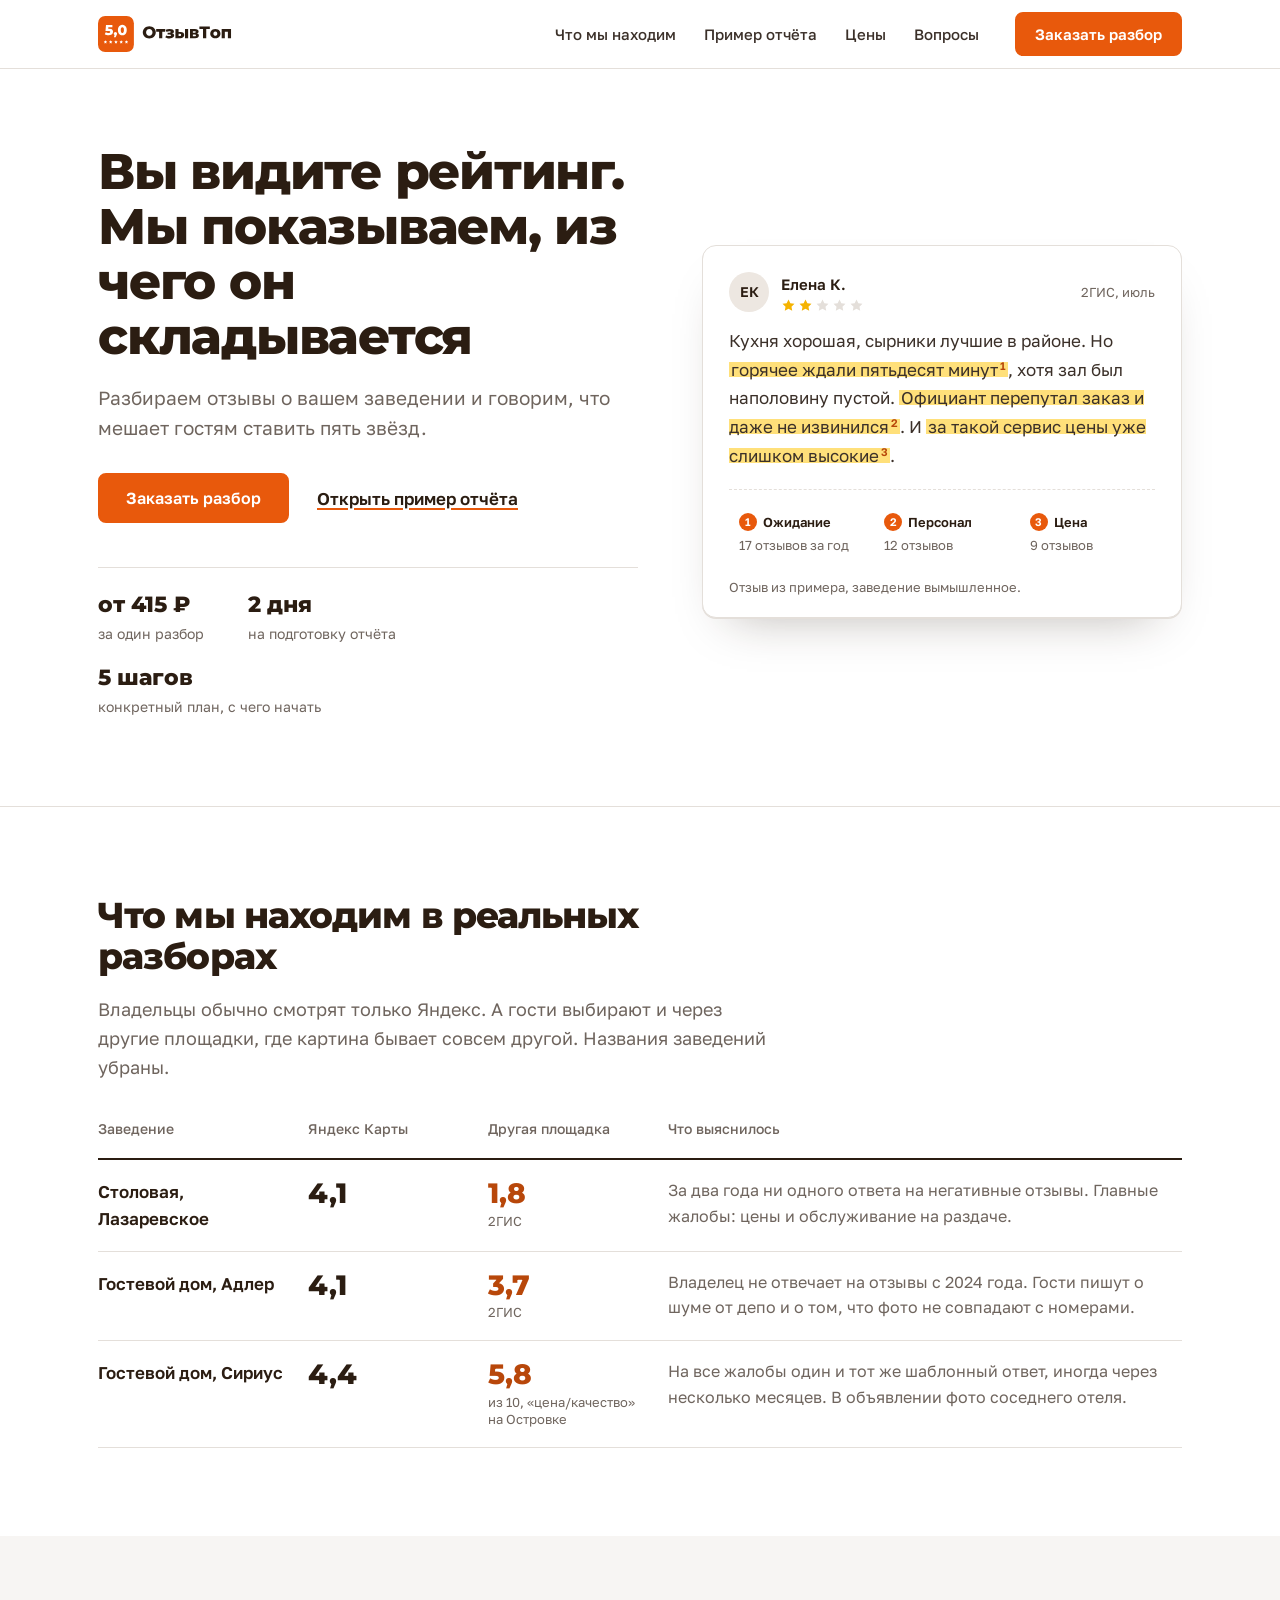
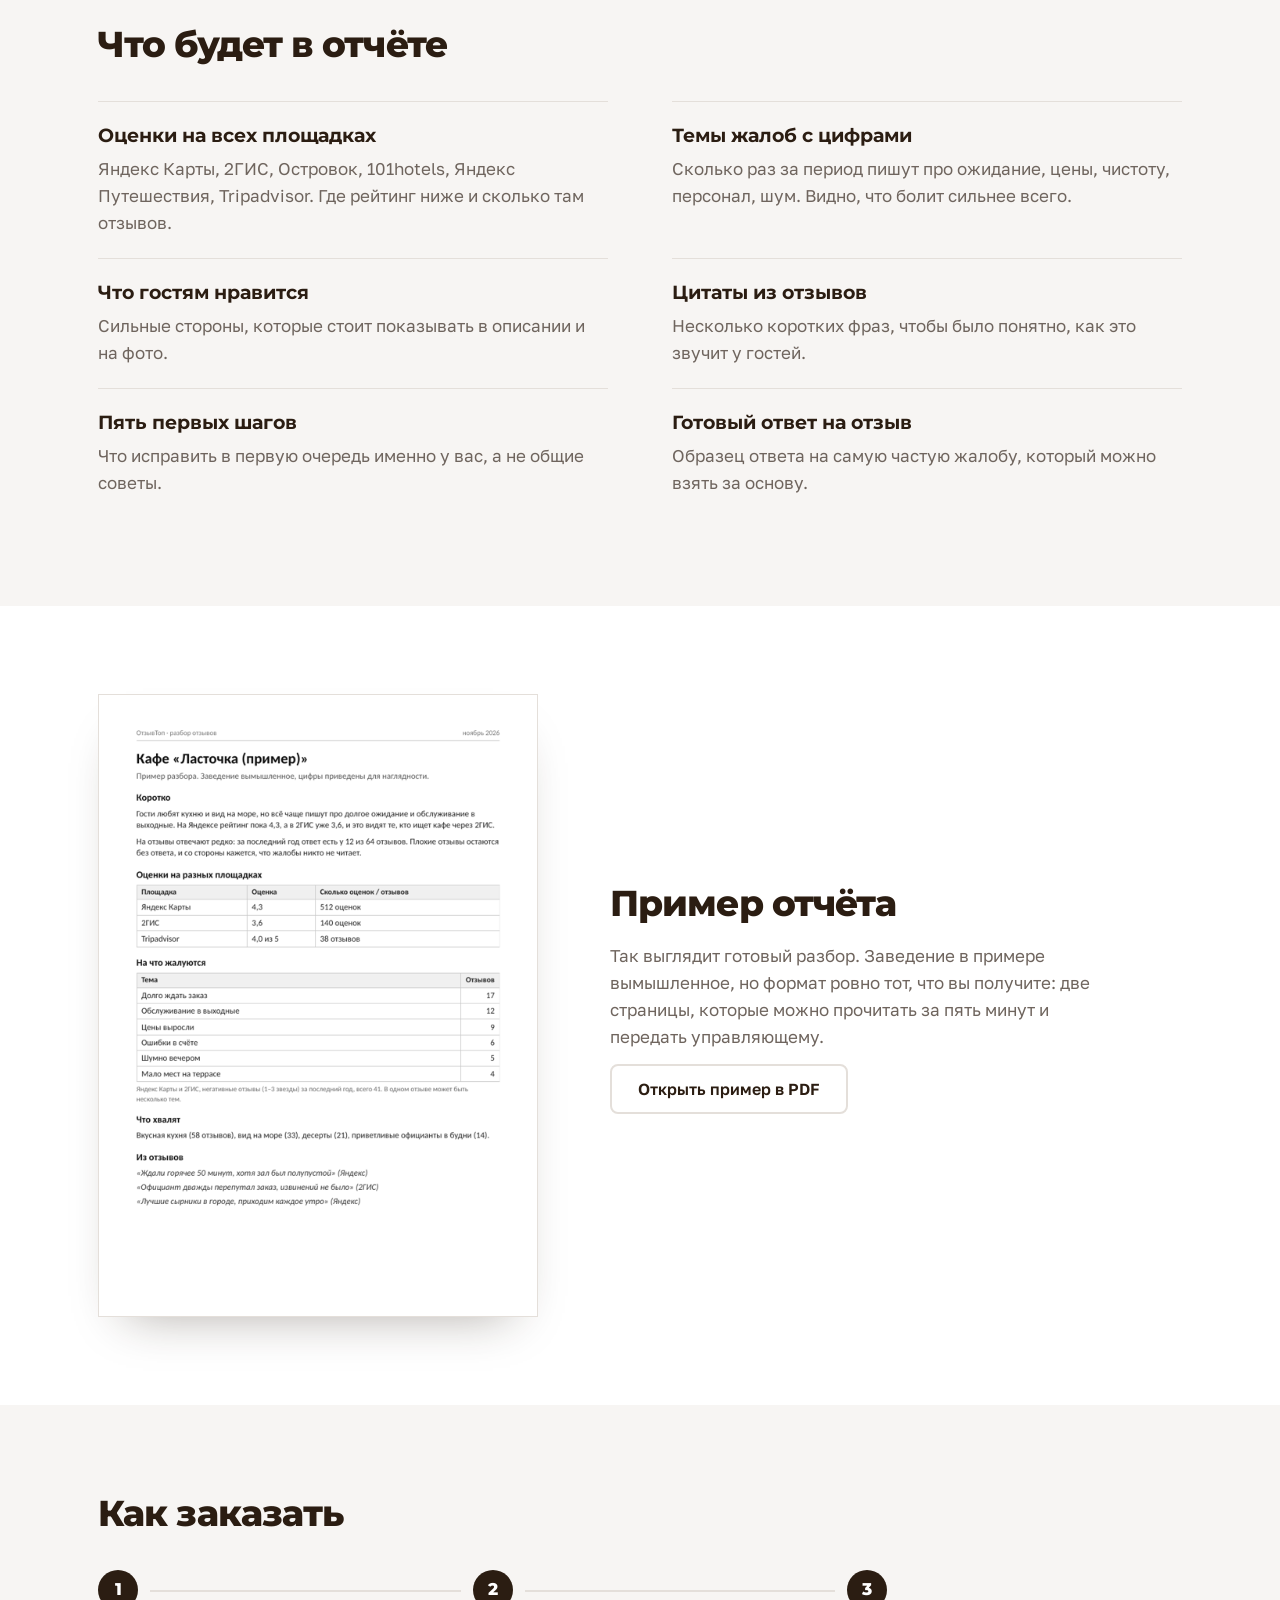
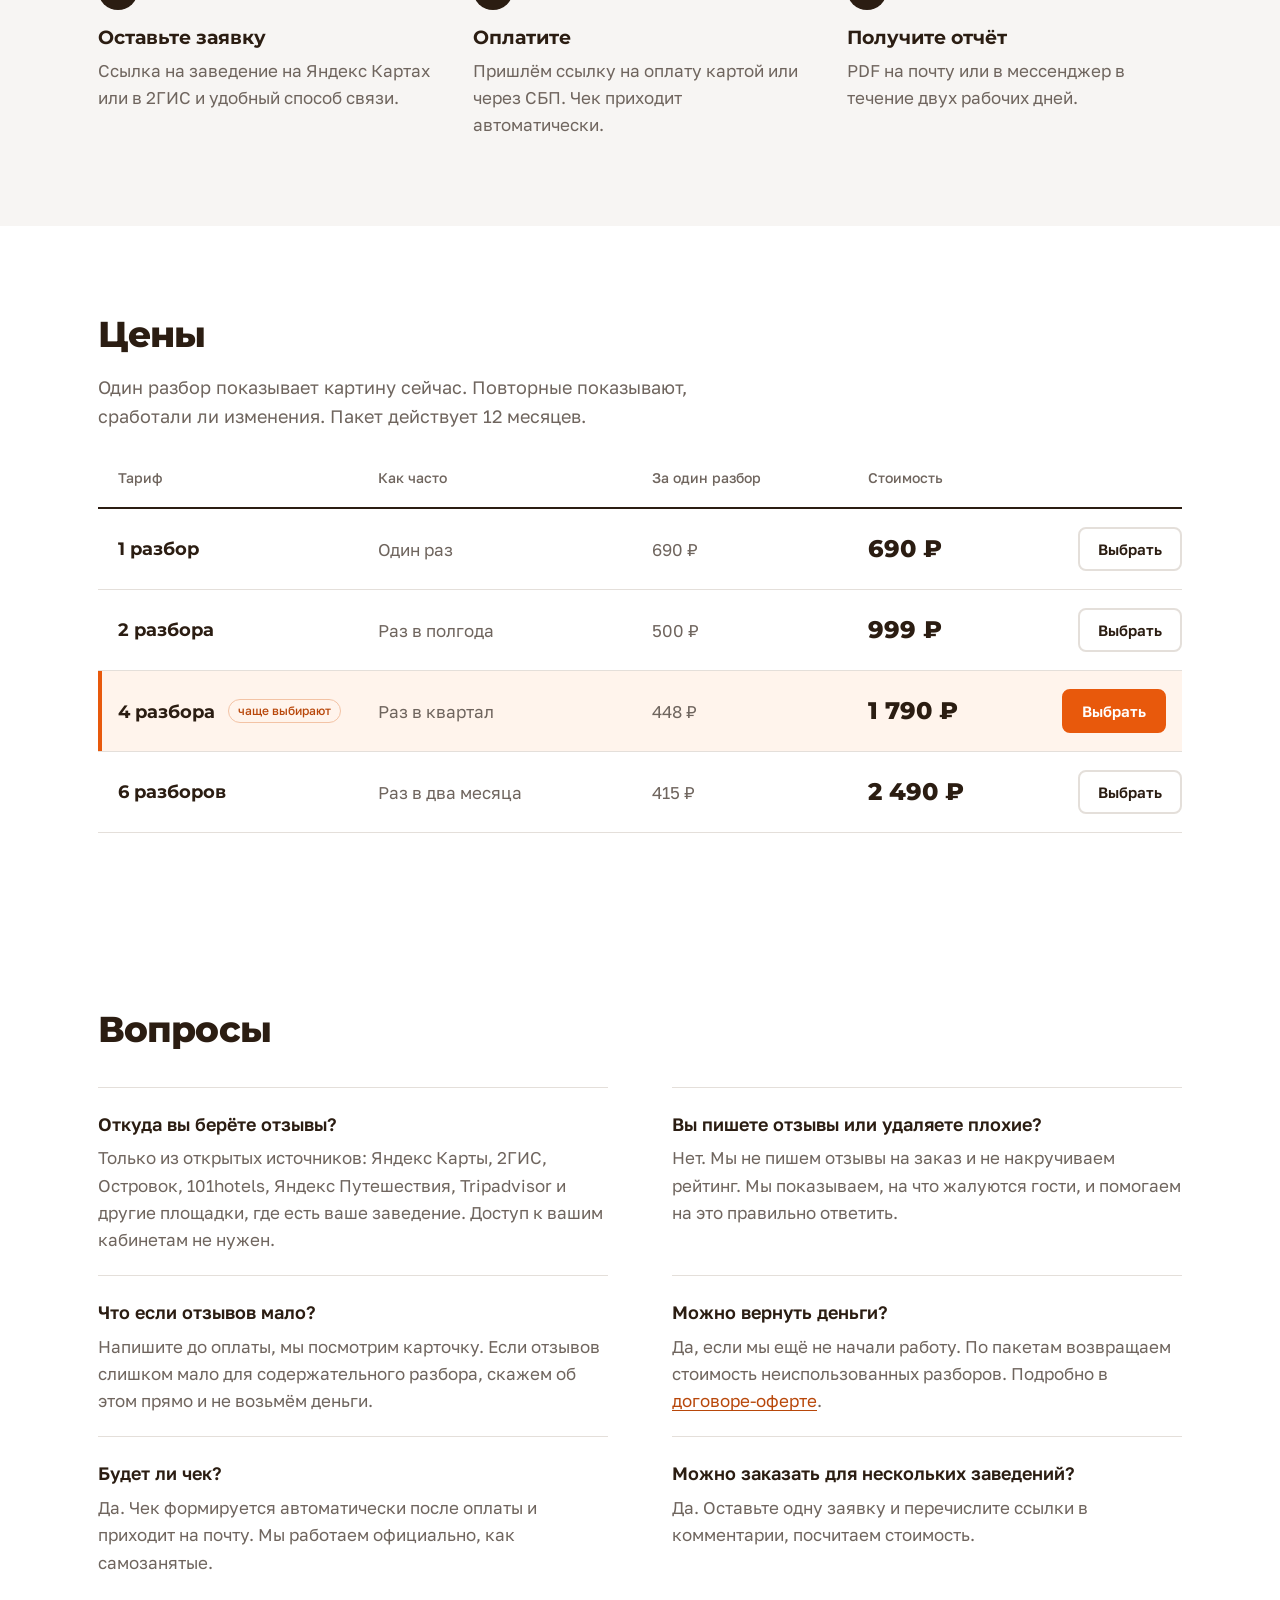
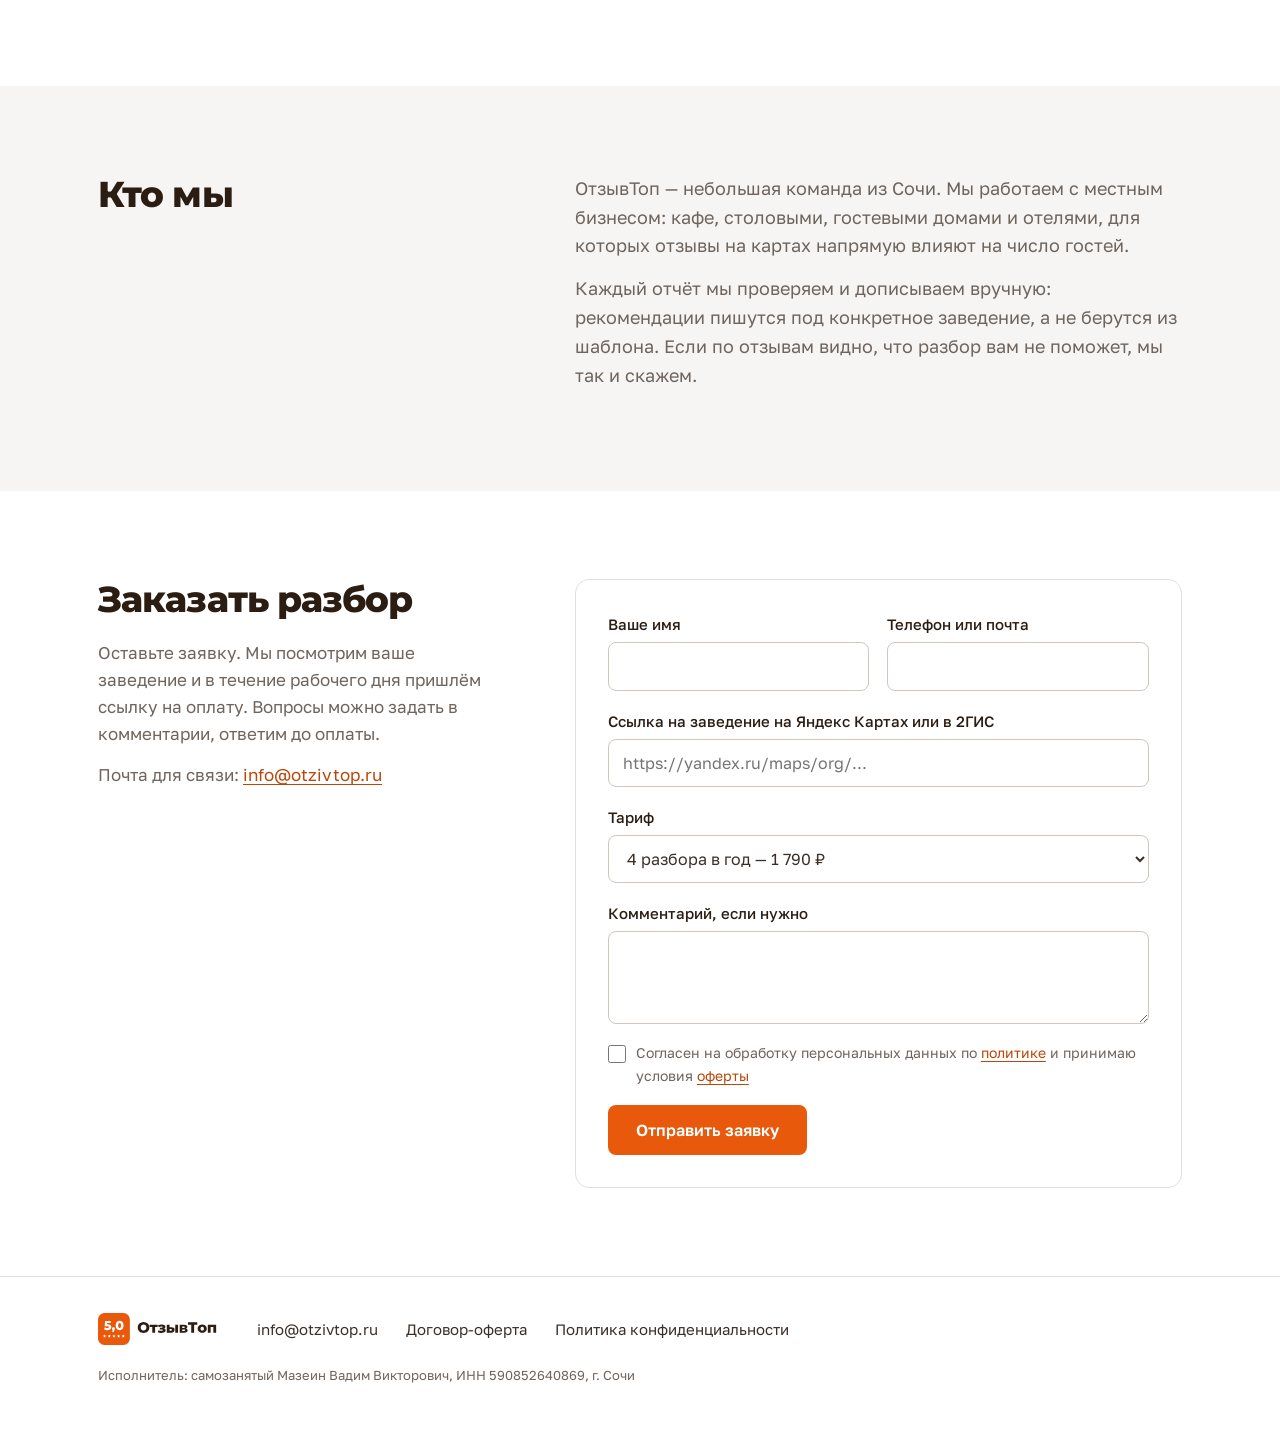
==== index.html @ 76aa1692 "Оферта: оплата через Robokassa, доставка отчёта, город в реквизитах Co-Authored-By: Claude Opus 5.5 " ====
<!DOCTYPE html>
<html lang="ru">
<head>
<meta charset="utf-8">
<meta name="viewport" content="width=device-width, initial-scale=1">
<title>ОтзывТоп — вы видите рейтинг, мы показываем, из чего он складывается</title>
<meta name="description" content="Собираем отзывы со всех площадок, где есть ваше заведение, считаем, на что жалуются чаще всего, и даём план из пяти шагов. Отчёт за два рабочих дня, от 415 ₽.">
<meta property="og:type" content="website">
<meta property="og:url" content="https://otzivtop.ru/">
<meta property="og:title" content="ОтзывТоп — разбор отзывов о вашем заведении">
<meta property="og:description" content="Вы видите рейтинг. Мы показываем, из чего он складывается: что мешает гостям ставить пять звёзд.">
<meta property="og:image" content="https://otzivtop.ru/img/og.jpg">
<meta property="og:image:width" content="1200">
<meta property="og:image:height" content="630">
<meta property="og:locale" content="ru_RU">
<meta name="twitter:card" content="summary_large_image">
<link rel="canonical" href="https://otzivtop.ru/">
<link rel="icon" href="favicon.ico">
<link rel="apple-touch-icon" href="img/icon.png">
<link rel="stylesheet" href="style.css">
</head>
<body>

<header class="top">
  <div class="wrap top__in">
    <a href="./" class="logo" aria-label="ОтзывТоп, на главную"><img src="img/logo.svg" alt="ОтзывТоп" width="150" height="40"></a>
    <nav class="nav" aria-label="Разделы">
      <a href="#nahodki">Что мы находим</a>
      <a href="#primer">Пример отчёта</a>
      <a href="#ceny">Цены</a>
      <a href="#voprosy">Вопросы</a>
    </nav>
    <a href="#zakaz" class="btn btn--sm">Заказать разбор</a>
  </div>
</header>

<main>

<section class="hero">
  <div class="wrap hero__in">
    <div class="hero__text">
      <h1>Вы видите рейтинг. Мы показываем, из чего он складывается</h1>
      <p class="lead">Разбираем отзывы о вашем заведении и говорим, что мешает гостям ставить пять звёзд.</p>
      <div class="hero__btns">
        <a href="#zakaz" class="btn">Заказать разбор</a>
        <a href="primer-razbora.pdf" class="link-strong" target="_blank" rel="noopener">Открыть пример отчёта</a>
      </div>
      <dl class="facts">
        <div><dt>от 415 ₽</dt><dd>за один разбор</dd></div>
        <div><dt>2 дня</dt><dd>на подготовку отчёта</dd></div>
        <div><dt>5 шагов</dt><dd>конкретный план, с чего начать</dd></div>
      </dl>
    </div>

    <figure class="review" aria-label="Пример отзыва с разметкой по темам">
      <div class="review__meta">
        <span class="review__ava" aria-hidden="true">ЕК</span>
        <div>
          <b>Елена К.</b>
          <span class="review__stars" aria-label="2 из 5">
            <svg viewBox="0 0 24 24" aria-hidden="true"><path d="M12 2.4l2.95 6.02 6.63.9-4.82 4.6 1.2 6.58L12 17.35l-5.96 3.15 1.2-6.58L2.42 9.32l6.63-.9z"/></svg><svg viewBox="0 0 24 24" aria-hidden="true"><path d="M12 2.4l2.95 6.02 6.63.9-4.82 4.6 1.2 6.58L12 17.35l-5.96 3.15 1.2-6.58L2.42 9.32l6.63-.9z"/></svg><svg class="off" viewBox="0 0 24 24" aria-hidden="true"><path d="M12 2.4l2.95 6.02 6.63.9-4.82 4.6 1.2 6.58L12 17.35l-5.96 3.15 1.2-6.58L2.42 9.32l6.63-.9z"/></svg><svg class="off" viewBox="0 0 24 24" aria-hidden="true"><path d="M12 2.4l2.95 6.02 6.63.9-4.82 4.6 1.2 6.58L12 17.35l-5.96 3.15 1.2-6.58L2.42 9.32l6.63-.9z"/></svg><svg class="off" viewBox="0 0 24 24" aria-hidden="true"><path d="M12 2.4l2.95 6.02 6.63.9-4.82 4.6 1.2 6.58L12 17.35l-5.96 3.15 1.2-6.58L2.42 9.32l6.63-.9z"/></svg>
          </span>
        </div>
        <span class="review__src">2ГИС, июль</span>
      </div>
      <blockquote class="review__text">
        Кухня хорошая, сырники лучшие в районе. Но <mark data-t="1">горячее ждали пятьдесят минут</mark>, хотя зал был наполовину пустой. <mark data-t="2">Официант перепутал заказ и даже не извинился</mark>. И <mark data-t="3">за такой сервис цены уже слишком высокие</mark>.
      </blockquote>
      <ul class="review__tags">
        <li data-t="1"><b>Ожидание</b><span>17 отзывов за год</span></li>
        <li data-t="2"><b>Персонал</b><span>12 отзывов</span></li>
        <li data-t="3"><b>Цена</b><span>9 отзывов</span></li>
      </ul>
      <figcaption>Отзыв из примера, заведение вымышленное.</figcaption>
    </figure>
  </div>
</section>

<section class="block" id="nahodki">
  <div class="wrap">
    <div class="block__head">
      <h2>Что мы находим в реальных разборах</h2>
      <p>Владельцы обычно смотрят только Яндекс. А гости выбирают и через другие площадки, где картина бывает совсем другой. Названия заведений убраны.</p>
    </div>
    <div class="table-wrap">
      <table class="finds">
        <thead>
          <tr><th scope="col">Заведение</th><th scope="col">Яндекс Карты</th><th scope="col">Другая площадка</th><th scope="col">Что выяснилось</th></tr>
        </thead>
        <tbody>
          <tr>
            <td>Столовая, Лазаревское</td>
            <td class="num">4,1</td>
            <td class="num num--bad">1,8 <small>2ГИС</small></td>
            <td>За два года ни одного ответа на негативные отзывы. Главные жалобы: цены и обслуживание на раздаче.</td>
          </tr>
          <tr>
            <td>Гостевой дом, Адлер</td>
            <td class="num">4,1</td>
            <td class="num num--bad">3,7 <small>2ГИС</small></td>
            <td>Владелец не отвечает на отзывы с 2024 года. Гости пишут о шуме от депо и о том, что фото не совпадают с номерами.</td>
          </tr>
          <tr>
            <td>Гостевой дом, Сириус</td>
            <td class="num">4,4</td>
            <td class="num num--bad">5,8 <small>из 10, «цена/качество» на Островке</small></td>
            <td>На все жалобы один и тот же шаблонный ответ, иногда через несколько месяцев. В объявлении фото соседнего отеля.</td>
          </tr>
        </tbody>
      </table>
    </div>
  </div>
</section>

<section class="block block--tint">
  <div class="wrap">
    <div class="block__head">
      <h2>Что будет в отчёте</h2>
    </div>
    <dl class="contents">
      <div><dt>Оценки на всех площадках</dt><dd>Яндекс Карты, 2ГИС, Островок, 101hotels, Яндекс Путешествия, Tripadvisor. Где рейтинг ниже и сколько там отзывов.</dd></div>
      <div><dt>Темы жалоб с цифрами</dt><dd>Сколько раз за период пишут про ожидание, цены, чистоту, персонал, шум. Видно, что болит сильнее всего.</dd></div>
      <div><dt>Что гостям нравится</dt><dd>Сильные стороны, которые стоит показывать в описании и на фото.</dd></div>
      <div><dt>Цитаты из отзывов</dt><dd>Несколько коротких фраз, чтобы было понятно, как это звучит у гостей.</dd></div>
      <div><dt>Пять первых шагов</dt><dd>Что исправить в первую очередь именно у вас, а не общие советы.</dd></div>
      <div><dt>Готовый ответ на отзыв</dt><dd>Образец ответа на самую частую жалобу, который можно взять за основу.</dd></div>
    </dl>
  </div>
</section>

<section class="block" id="primer">
  <div class="wrap primer">
    <a href="primer-razbora.pdf" class="primer__img" target="_blank" rel="noopener" aria-label="Открыть пример отчёта в PDF">
      <img src="img/primer.png" alt="Первая страница примера отчёта: таблица оценок по площадкам и темы жалоб" width="560" height="793" loading="lazy">
    </a>
    <div class="primer__text">
      <h2>Пример отчёта</h2>
      <p>Так выглядит готовый разбор. Заведение в примере вымышленное, но формат ровно тот, что вы получите: две страницы, которые можно прочитать за пять минут и передать управляющему.</p>
      <p><a href="primer-razbora.pdf" class="btn btn--ghost" target="_blank" rel="noopener">Открыть пример в PDF</a></p>
    </div>
  </div>
</section>

<section class="block block--tint" id="kak">
  <div class="wrap">
    <div class="block__head">
      <h2>Как заказать</h2>
    </div>
    <ol class="steps">
      <li><b>Оставьте заявку</b><span>Ссылка на заведение на Яндекс Картах или в 2ГИС и удобный способ связи.</span></li>
      <li><b>Оплатите</b><span>Пришлём ссылку на оплату картой или через СБП. Чек приходит автоматически.</span></li>
      <li><b>Получите отчёт</b><span>PDF на почту или в мессенджер в течение двух рабочих дней.</span></li>
    </ol>
  </div>
</section>

<section class="block" id="ceny">
  <div class="wrap">
    <div class="block__head">
      <h2>Цены</h2>
      <p>Один разбор показывает картину сейчас. Повторные показывают, сработали ли изменения. Пакет действует 12 месяцев.</p>
    </div>
    <div class="table-wrap">
      <table class="prices">
        <thead>
          <tr><th scope="col">Тариф</th><th scope="col">Как часто</th><th scope="col">За один разбор</th><th scope="col">Стоимость</th><th scope="col"><span class="sr">Заказать</span></th></tr>
        </thead>
        <tbody>
          <tr>
            <th scope="row">1 разбор</th><td>Один раз</td><td>690 ₽</td><td class="sum">690 ₽</td>
            <td><a href="#zakaz" class="btn btn--ghost btn--sm" data-tariff="1 разбор — 690 ₽">Выбрать</a></td>
          </tr>
          <tr>
            <th scope="row">2 разбора</th><td>Раз в полгода</td><td>500 ₽</td><td class="sum">999 ₽</td>
            <td><a href="#zakaz" class="btn btn--ghost btn--sm" data-tariff="2 разбора в год — 999 ₽">Выбрать</a></td>
          </tr>
          <tr class="is-main">
            <th scope="row">4 разбора <span class="badge">чаще выбирают</span></th><td>Раз в квартал</td><td>448 ₽</td><td class="sum">1 790 ₽</td>
            <td><a href="#zakaz" class="btn btn--sm" data-tariff="4 разбора в год — 1 790 ₽">Выбрать</a></td>
          </tr>
          <tr>
            <th scope="row">6 разборов</th><td>Раз в два месяца</td><td>415 ₽</td><td class="sum">2 490 ₽</td>
            <td><a href="#zakaz" class="btn btn--ghost btn--sm" data-tariff="6 разборов в год — 2 490 ₽">Выбрать</a></td>
          </tr>
        </tbody>
      </table>
    </div>
  </div>
</section>

<section class="block" id="voprosy">
  <div class="wrap">
    <div class="block__head">
      <h2>Вопросы</h2>
    </div>
    <dl class="faq">
      <div><dt>Откуда вы берёте отзывы?</dt><dd>Только из открытых источников: Яндекс Карты, 2ГИС, Островок, 101hotels, Яндекс Путешествия, Tripadvisor и другие площадки, где есть ваше заведение. Доступ к вашим кабинетам не нужен.</dd></div>
      <div><dt>Вы пишете отзывы или удаляете плохие?</dt><dd>Нет. Мы не пишем отзывы на заказ и не накручиваем рейтинг. Мы показываем, на что жалуются гости, и помогаем на это правильно ответить.</dd></div>
      <div><dt>Что если отзывов мало?</dt><dd>Напишите до оплаты, мы посмотрим карточку. Если отзывов слишком мало для содержательного разбора, скажем об этом прямо и не возьмём деньги.</dd></div>
      <div><dt>Можно вернуть деньги?</dt><dd>Да, если мы ещё не начали работу. По пакетам возвращаем стоимость неиспользованных разборов. Подробно в <a href="oferta.html">договоре-оферте</a>.</dd></div>
      <div><dt>Будет ли чек?</dt><dd>Да. Чек формируется автоматически после оплаты и приходит на почту. Мы работаем официально, как самозанятые.</dd></div>
      <div><dt>Можно заказать для нескольких заведений?</dt><dd>Да. Оставьте одну заявку и перечислите ссылки в комментарии, посчитаем стоимость.</dd></div>
    </dl>
  </div>
</section>

<section class="block block--tint" id="kto">
  <div class="wrap about">
    <h2>Кто мы</h2>
    <div class="about__text">
      <p>ОтзывТоп — небольшая команда из Сочи. Мы работаем с местным бизнесом: кафе, столовыми, гостевыми домами и отелями, для которых отзывы на картах напрямую влияют на число гостей.</p>
      <p>Каждый отчёт мы проверяем и дописываем вручную: рекомендации пишутся под конкретное заведение, а не берутся из шаблона. Если по отзывам видно, что разбор вам не поможет, мы так и скажем.</p>
    </div>
  </div>
</section>

<section class="block" id="zakaz">
  <div class="wrap order">
    <div class="order__text">
      <h2>Заказать разбор</h2>
      <p>Оставьте заявку. Мы посмотрим ваше заведение и в течение рабочего дня пришлём ссылку на оплату. Вопросы можно задать в комментарии, ответим до оплаты.</p>
      <p>Почта для связи: <a href="mailto:info@otzivtop.ru">info@otzivtop.ru</a></p>
    </div>
    <form class="form" action="order.php" method="post">
      <div class="form__row">
        <label>Ваше имя
          <input type="text" name="name" required maxlength="80" autocomplete="name">
        </label>
        <label>Телефон или почта
          <input type="text" name="contact" required maxlength="120" autocomplete="email">
        </label>
      </div>
      <label>Ссылка на заведение на Яндекс Картах или в 2ГИС
        <input type="url" name="link" required maxlength="500" placeholder="https://yandex.ru/maps/org/...">
      </label>
      <label>Тариф
        <select name="tariff" id="tariff">
          <option>1 разбор — 690 ₽</option>
          <option>2 разбора в год — 999 ₽</option>
          <option selected>4 разбора в год — 1 790 ₽</option>
          <option>6 разборов в год — 2 490 ₽</option>
        </select>
      </label>
      <label>Комментарий, если нужно
        <textarea name="comment" rows="3" maxlength="1000"></textarea>
      </label>
      <input type="text" name="website" class="hp" tabindex="-1" autocomplete="off" aria-hidden="true">
      <label class="check">
        <input type="checkbox" name="agree" required>
        <span>Согласен на обработку персональных данных по <a href="privacy.html" target="_blank">политике</a> и принимаю условия <a href="oferta.html" target="_blank">оферты</a></span>
      </label>
      <button type="submit" class="btn">Отправить заявку</button>
    </form>
  </div>
</section>

</main>

<footer class="foot">
  <div class="wrap foot__in">
    <img src="img/logo.svg" alt="ОтзывТоп" width="135" height="36">
    <nav class="foot__links" aria-label="Документы и контакты">
      <a href="mailto:info@otzivtop.ru">info@otzivtop.ru</a>
      <a href="oferta.html">Договор-оферта</a>
      <a href="privacy.html">Политика конфиденциальности</a>
    </nav>
    <p class="foot__legal">Исполнитель: самозанятый Мазеин Вадим Викторович, ИНН 590852640869, г. Сочи</p>
  </div>
</footer>

<script>
document.querySelectorAll('[data-tariff]').forEach(function (b) {
  b.addEventListener('click', function () {
    var s = document.getElementById('tariff');
    for (var i = 0; i < s.options.length; i++) {
      if (s.options[i].text === b.dataset.tariff) s.selectedIndex = i;
    }
  });
});
// Подсветка связки «фраза ↔ тема» в отзыве
document.querySelectorAll('.review [data-t]').forEach(function (el) {
  ['mouseenter', 'focus'].forEach(function (ev) {
    el.addEventListener(ev, function () {
      document.querySelector('.review').setAttribute('data-active', el.dataset.t);
    });
  });
  el.addEventListener('mouseleave', function () {
    document.querySelector('.review').removeAttribute('data-active');
  });
});
</script>
</body>
</html>
---- style.css ----
@font-face{font-family:"Golos Text";font-weight:400;font-style:normal;font-display:swap;src:url(fonts/golos-400.woff2) format("woff2")}
@font-face{font-family:"Golos Text";font-weight:500;font-style:normal;font-display:swap;src:url(fonts/golos-500.woff2) format("woff2")}
@font-face{font-family:"Golos Text";font-weight:600;font-style:normal;font-display:swap;src:url(fonts/golos-600.woff2) format("woff2")}
@font-face{font-family:"Montserrat";font-weight:700;font-style:normal;font-display:swap;src:url(fonts/montserrat-700.woff2) format("woff2")}
@font-face{font-family:"Montserrat";font-weight:800;font-style:normal;font-display:swap;src:url(fonts/montserrat-800.woff2) format("woff2")}
:root{
  --ink:#2B1D12;        /* тёмно-коричневый из логотипа */
  --text:#3B3029;
  --muted:#6F655E;
  --orange:#E8590C;     /* фирменный */
  --orange-ink:#B8470A; /* для текста на белом, контраст 5:1 */
  --marker:#FFE07A;     /* жёлтый маркер, как звёзды */
  --paper:#FFFFFF;
  --tint:#F7F5F3;
  --line:#E4DFDA;
}
*{box-sizing:border-box}
html{scroll-behavior:smooth;scroll-padding-top:76px}
@media (prefers-reduced-motion:reduce){html{scroll-behavior:auto}}
body{margin:0;font-family:"Golos Text",Arial,sans-serif;font-size:17px;line-height:1.6;color:var(--text);background:var(--paper)}
img{max-width:100%;height:auto;display:block}
a{color:var(--orange-ink);text-underline-offset:3px}
a:hover{color:var(--ink)}
:focus-visible{outline:3px solid var(--orange);outline-offset:2px}
.wrap{max-width:1140px;margin:0 auto;padding:0 28px}
.sr{position:absolute;width:1px;height:1px;overflow:hidden;clip:rect(0 0 0 0)}

h1,h2,h3{font-family:Montserrat,Arial,sans-serif;color:var(--ink);margin:0 0 18px;letter-spacing:-.025em}
h1{font-size:clamp(32px,3.9vw,50px);line-height:1.1;font-weight:800;max-width:19ch}
h2{font-size:clamp(26px,2.8vw,36px);line-height:1.15;font-weight:800}
p{margin:0 0 14px}

/* Кнопки */
.btn{display:inline-flex;align-items:center;justify-content:center;min-height:50px;padding:0 26px;border-radius:8px;background:var(--orange);color:#fff;font:600 16px/1 "Golos Text",Arial,sans-serif;text-decoration:none;border:2px solid var(--orange);cursor:pointer}
.btn:hover{background:var(--orange-ink);border-color:var(--orange-ink);color:#fff}
.btn--ghost{background:#fff;color:var(--ink);border-color:var(--line)}
.btn--ghost:hover{background:#fff;color:var(--orange-ink);border-color:var(--orange)}
.btn--sm{min-height:44px;padding:0 18px;font-size:15px}
.link-strong{font-weight:600;color:var(--ink);text-decoration:underline;text-decoration-color:var(--orange);text-decoration-thickness:2px}

/* Шапка */
.top{position:sticky;top:0;z-index:10;background:rgba(255,255,255,.96);border-bottom:1px solid var(--line)}
.top__in{display:flex;align-items:center;gap:36px;height:68px}
.logo img{height:36px;width:auto}
.nav{display:flex;gap:28px;margin-left:auto}
.nav a{color:var(--text);text-decoration:none;font-size:15px;font-weight:500}
.nav a:hover{color:var(--orange-ink)}

/* Первый экран */
.hero{padding:76px 0 88px;border-bottom:1px solid var(--line)}
.hero__in{display:grid;grid-template-columns:1fr 480px;gap:64px;align-items:center}
.lead{font-size:19px;color:var(--muted);max-width:34em}
.hero__btns{display:flex;flex-wrap:wrap;align-items:center;gap:28px;margin:30px 0 44px}
.facts{display:flex;flex-wrap:wrap;gap:20px 44px;margin:0;padding-top:24px;border-top:1px solid var(--line)}
.facts dt{font:800 22px/1.2 Montserrat,Arial,sans-serif;color:var(--ink)}
.facts dd{margin:4px 0 0;font-size:14px;color:var(--muted)}

/* Отзыв с разметкой — главный элемент */
.review{margin:0;background:#fff;border:1px solid var(--line);border-radius:14px;padding:26px 26px 20px;box-shadow:0 1px 0 var(--line),0 24px 48px -28px rgba(43,29,18,.35)}
.review__meta{display:flex;align-items:center;gap:12px;margin-bottom:14px}
.review__meta b{display:block;color:var(--ink);font-weight:600;font-size:15px}
.review__ava{width:40px;height:40px;border-radius:50%;background:#EDE7E1;color:var(--ink);display:flex;align-items:center;justify-content:center;font-size:14px;font-weight:600}
.review__stars{display:flex;gap:2px;margin-top:2px}
.review__stars svg{width:15px;height:15px;fill:#F5B301}
.review__stars svg.off{fill:#E4DFDA}
.review__src{margin-left:auto;font-size:13px;color:var(--muted)}
.review__text{margin:0 0 18px;font-size:17px;line-height:1.7;color:var(--text)}
.review mark{background:linear-gradient(transparent 12%,var(--marker) 12%,var(--marker) 88%,transparent 88%);color:inherit;padding:0 2px;border-radius:2px;position:relative;transition:background-color .15s}
.review mark::after{content:attr(data-t);position:relative;top:-.55em;margin-left:2px;font-size:11px;font-weight:600;color:var(--orange-ink)}
.review__tags{list-style:none;margin:0 0 14px;padding:14px 0 0;border-top:1px dashed var(--line);display:grid;grid-template-columns:repeat(3,1fr);gap:10px}
.review__tags li{font-size:13px;color:var(--muted);padding:8px 10px;border-radius:8px;cursor:default}
.review__tags li::before{content:attr(data-t);display:inline-flex;align-items:center;justify-content:center;width:18px;height:18px;border-radius:50%;background:var(--orange);color:#fff;font-size:11px;font-weight:600;margin-right:6px;vertical-align:1px}
.review__tags b{color:var(--ink);font-weight:600}
.review__tags span{display:block;margin-top:2px}
.review figcaption{font-size:13px;color:var(--muted);line-height:1.5}
.review[data-active="1"] li[data-t="1"],.review[data-active="2"] li[data-t="2"],.review[data-active="3"] li[data-t="3"]{background:#FFF6D6}
.review[data-active="1"] mark[data-t="1"],.review[data-active="2"] mark[data-t="2"],.review[data-active="3"] mark[data-t="3"]{background:var(--marker)}

/* Блоки */
.block{padding:88px 0}
.block--tint{background:var(--tint)}
.block__head{max-width:680px;margin-bottom:36px}
.block__head p{color:var(--muted);font-size:18px}

/* Таблицы */
.table-wrap{position:relative;overflow-x:auto;-webkit-overflow-scrolling:touch}
table{width:100%;border-collapse:collapse}
th,td{text-align:left;vertical-align:top;padding:18px 20px 18px 0;border-bottom:1px solid var(--line)}
thead th{font-size:14px;font-weight:500;color:var(--muted);padding-top:0;border-bottom:2px solid var(--ink)}
.finds{min-width:820px}
.finds td:first-child{font-weight:600;color:var(--ink);width:210px}
.finds td:last-child{color:var(--muted);font-size:16px}
.num{font:800 28px/1.1 Montserrat,Arial,sans-serif;color:var(--ink);white-space:nowrap;width:180px}
.num small{display:block;font:400 13px/1.35 "Golos Text",Arial,sans-serif;color:var(--muted);white-space:normal;margin-top:4px;max-width:170px}
.num--bad{color:var(--orange-ink)}

/* Содержание отчёта */
.contents{display:grid;grid-template-columns:1fr 1fr;gap:0 64px;margin:0}
.contents div{padding:22px 0;border-top:1px solid var(--line)}
.contents dt{font:700 19px/1.3 Montserrat,Arial,sans-serif;color:var(--ink);margin-bottom:6px}
.contents dd{margin:0;color:var(--muted)}

/* Пример */
.primer{display:grid;grid-template-columns:440px 1fr;gap:72px;align-items:center}
.primer__img{display:block;border:1px solid var(--line);box-shadow:0 24px 48px -28px rgba(43,29,18,.4)}
.primer__text p{color:var(--muted);max-width:30em}

/* Шаги */
.steps{list-style:none;margin:0;padding:0;display:grid;grid-template-columns:repeat(3,1fr);gap:40px;counter-reset:s;position:relative}
.steps li{counter-increment:s;position:relative;padding-top:56px}
.steps li::before{content:counter(s);position:absolute;top:0;left:0;width:40px;height:40px;border-radius:50%;background:var(--ink);color:#fff;display:flex;align-items:center;justify-content:center;font:800 17px/1 Montserrat,Arial,sans-serif;z-index:1}
.steps li:not(:last-child)::after{content:"";position:absolute;top:20px;left:52px;right:-28px;height:2px;background:var(--line)}
.steps b{display:block;font:700 19px/1.3 Montserrat,Arial,sans-serif;color:var(--ink);margin-bottom:6px}
.steps span{color:var(--muted)}

/* Цены */
.prices{min-width:720px}
.prices th[scope=row]{font:700 18px/1.3 Montserrat,Arial,sans-serif;color:var(--ink);width:280px}
.prices td{color:var(--muted);vertical-align:middle}
.prices th[scope=row]{vertical-align:middle}
.prices .sum{font:800 24px/1 Montserrat,Arial,sans-serif;color:var(--ink);white-space:nowrap}
.prices td:last-child{text-align:right;padding-right:0;width:1%}
.prices tr.is-main th,.prices tr.is-main td{background:#FFF4EC}
.prices tr.is-main th{box-shadow:inset 4px 0 0 var(--orange);padding-left:20px}
.prices tbody th{padding-left:20px}
.prices thead th:first-child{padding-left:20px}
.prices tr.is-main td:last-child{padding-right:16px}
.badge{display:inline-block;margin-left:8px;font:500 12px/1 "Golos Text",Arial,sans-serif;color:var(--orange-ink);border:1px solid #F3C3A5;border-radius:20px;padding:5px 9px;vertical-align:3px;letter-spacing:0}

/* Вопросы */
.faq{display:grid;grid-template-columns:1fr 1fr;gap:0 64px;margin:0}
.faq div{padding:22px 0;border-top:1px solid var(--line)}
.faq dt{font-weight:600;color:var(--ink);font-size:18px;margin-bottom:6px}
.faq dd{margin:0;color:var(--muted)}

/* Кто мы */
.about{display:grid;grid-template-columns:.8fr 1.2fr;gap:72px;align-items:start}
.about__text p{color:var(--muted);font-size:18px;max-width:36em}

/* Заказ */
.order{display:grid;grid-template-columns:.8fr 1.2fr;gap:72px;align-items:start}
.order__text p{color:var(--muted)}
.form{display:grid;gap:18px;padding:32px;border:1px solid var(--line);border-radius:14px;background:#fff}
.form__row{display:grid;grid-template-columns:1fr 1fr;gap:18px}
.form label{display:grid;gap:6px;font-size:15px;font-weight:500;color:var(--ink)}
.form input[type=text],.form input[type=url],.form select,.form textarea{font:400 16px/1.4 "Golos Text",Arial,sans-serif;padding:12px 14px;border:1px solid #CFC7C0;border-radius:8px;background:#fff;color:var(--text);width:100%}
.form input:focus,.form select:focus,.form textarea:focus{outline:2px solid var(--orange);outline-offset:0;border-color:var(--orange)}
.form .check{grid-template-columns:22px 1fr;align-items:start;font-weight:400;font-size:14px;color:var(--muted)}
.form .check input{width:18px;height:18px;margin:3px 0 0;accent-color:var(--orange)}
.form .btn{justify-self:start}
.hp{position:absolute;left:-9999px;width:1px;height:1px;opacity:0}

/* Подвал */
.foot{border-top:1px solid var(--line);padding:36px 0 44px}
.foot__in{display:flex;flex-wrap:wrap;align-items:center;gap:20px 40px}
.foot__in img{height:32px;width:auto}
.foot__links{display:flex;flex-wrap:wrap;gap:10px 28px}
.foot__links a{color:var(--text);font-size:15px;text-decoration:none}
.foot__links a:hover{color:var(--orange-ink)}
.foot__legal{flex-basis:100%;margin:0;font-size:13px;color:var(--muted)}

/* Простые страницы */
.page{padding:56px 0 88px}
.page .wrap{max-width:780px}
.page h1{font-size:34px;max-width:none}
.page h2{font-size:21px;margin-top:34px}
.note-box{border:1px solid var(--line);border-radius:14px;padding:40px}

@media (max-width:1000px){
  .nav{display:none}
  .top__in{justify-content:space-between}
  .hero__in,.primer,.order,.about{grid-template-columns:1fr;gap:48px}
  .hero{padding:48px 0 64px}
  .primer__img{max-width:420px}
  .block{padding:64px 0}
}
@media (max-width:720px){
  body{font-size:16px}
  .contents,.faq{grid-template-columns:1fr}
  .steps{grid-template-columns:1fr;gap:28px}
  .steps li{padding:0 0 0 58px}
  .steps li:not(:last-child)::after{top:48px;left:19px;right:auto;bottom:-20px;width:2px;height:auto}
  .form__row{grid-template-columns:1fr}
  .form{padding:22px}
  .review{padding:20px}
  .review__tags{grid-template-columns:1fr}
  .wrap{padding:0 20px}
  .logo img{height:30px}
  .finds{min-width:0}
  .finds thead{display:none}
  .finds,.finds tbody,.finds tr,.finds td{display:block;width:auto}
  .finds tr{padding:18px 0;border-bottom:1px solid var(--line)}
  .finds td{border:0;padding:0}
  .finds td:first-child{width:auto;margin-bottom:8px}
  .finds td.num{display:inline-block;vertical-align:top;margin:0 28px 10px 0;width:auto}
  .finds td.num::before{display:block;font:400 13px/1.3 "Golos Text",Arial,sans-serif;color:var(--muted);margin-bottom:4px}
  .finds td.num:not(.num--bad)::before{content:"Яндекс Карты"}
  .finds td.num--bad::before{content:"Другая площадка"}
}
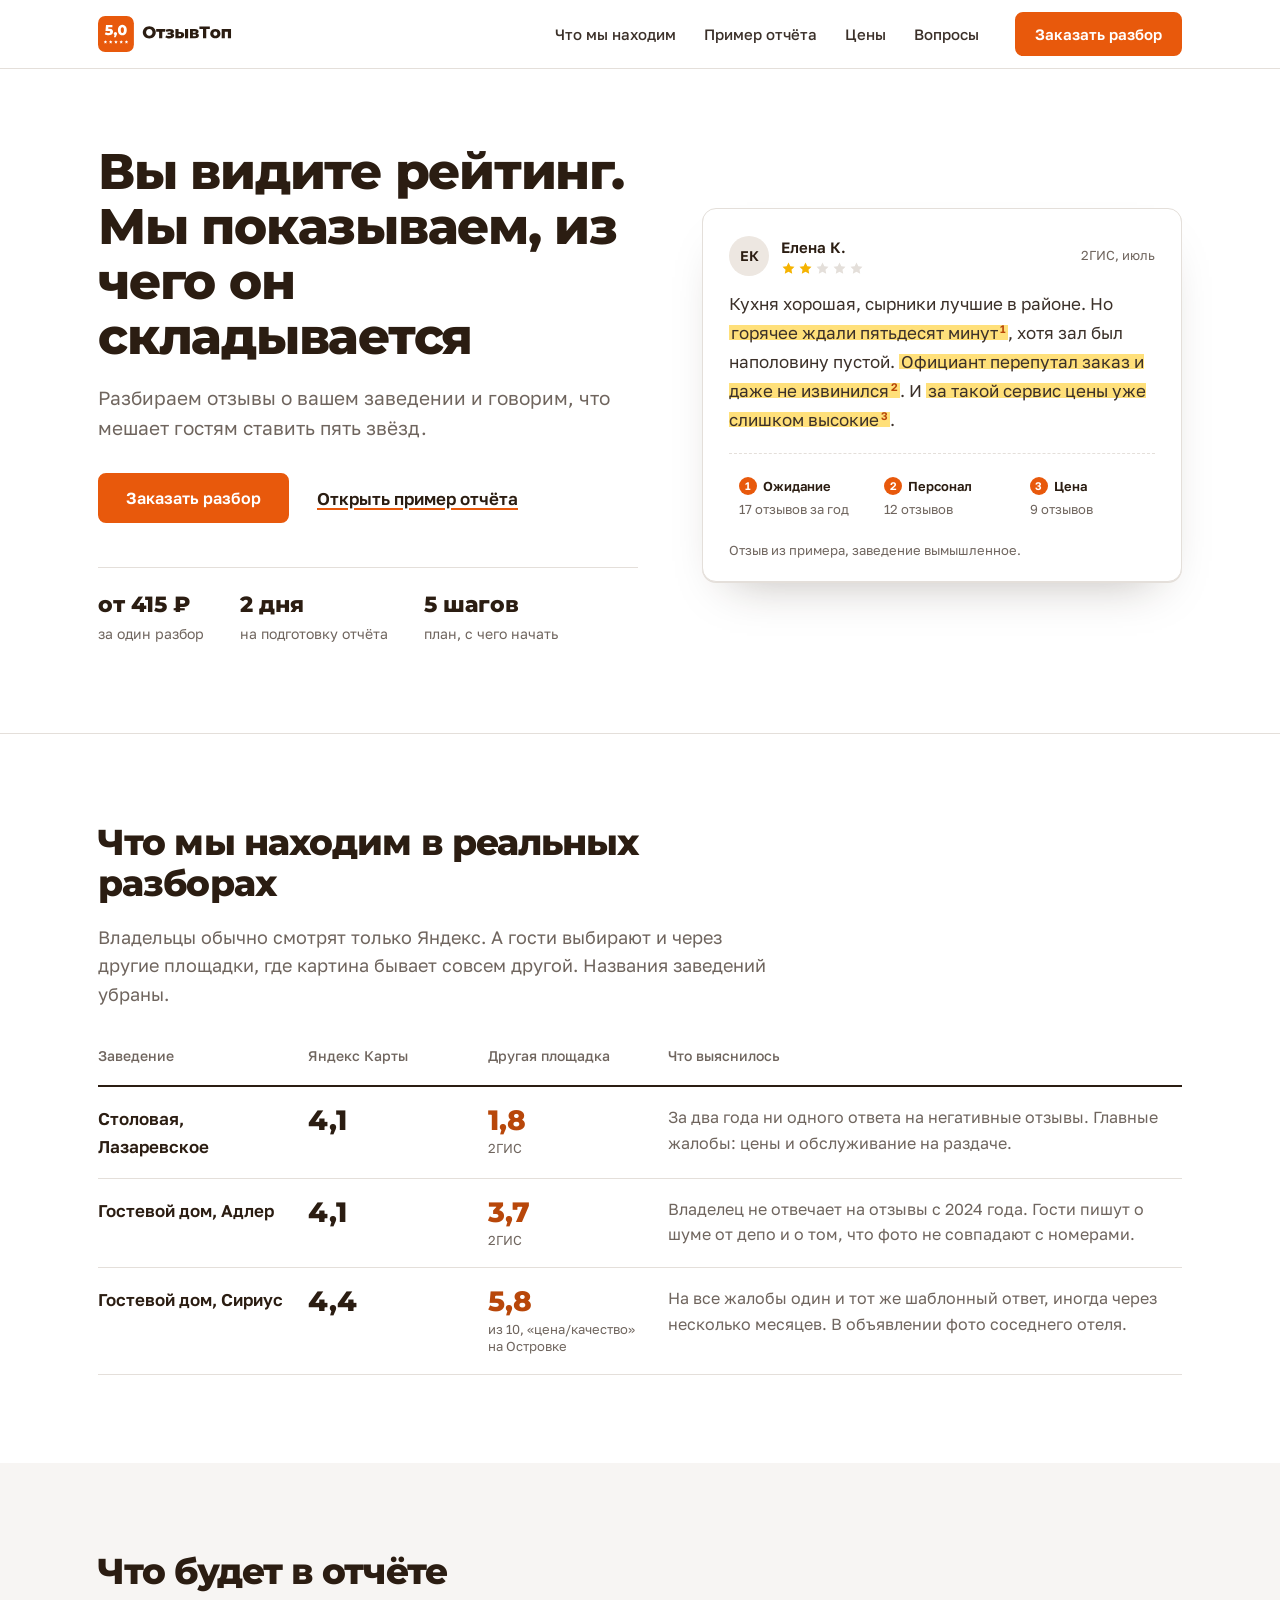
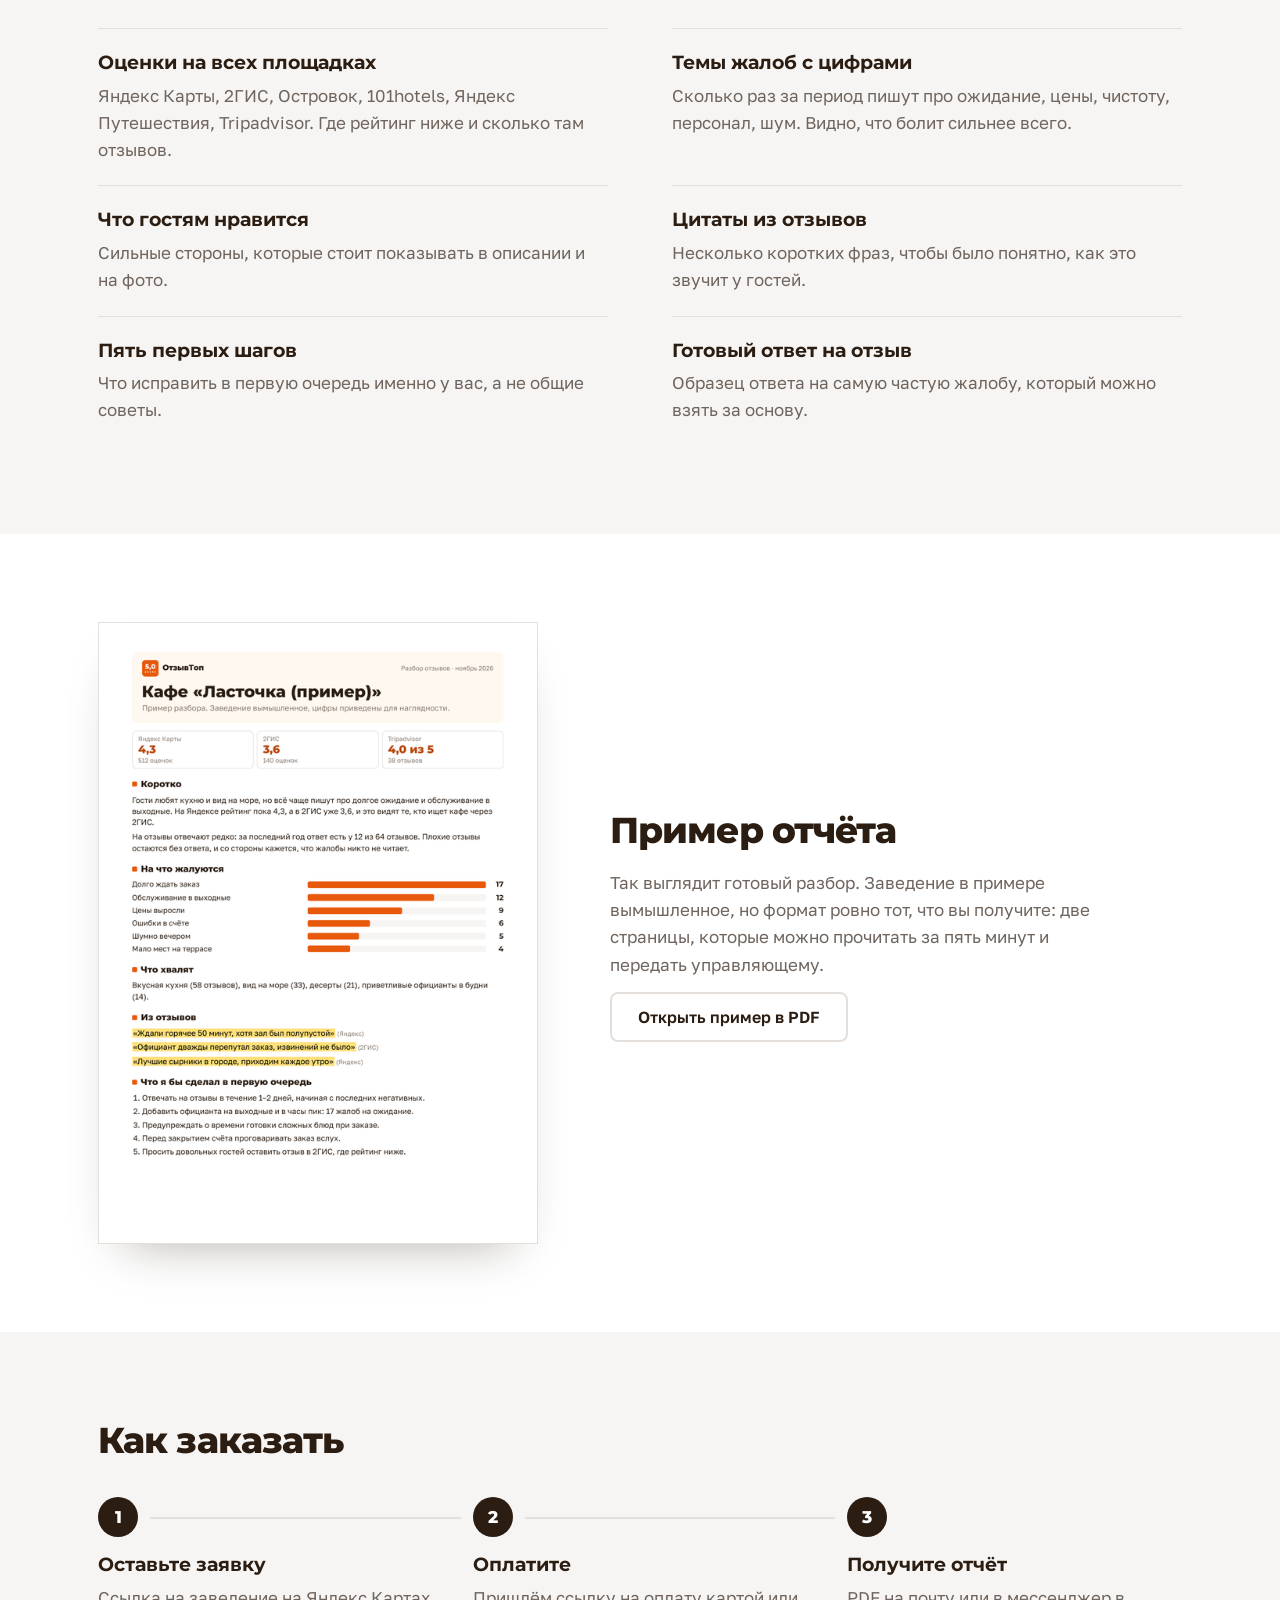
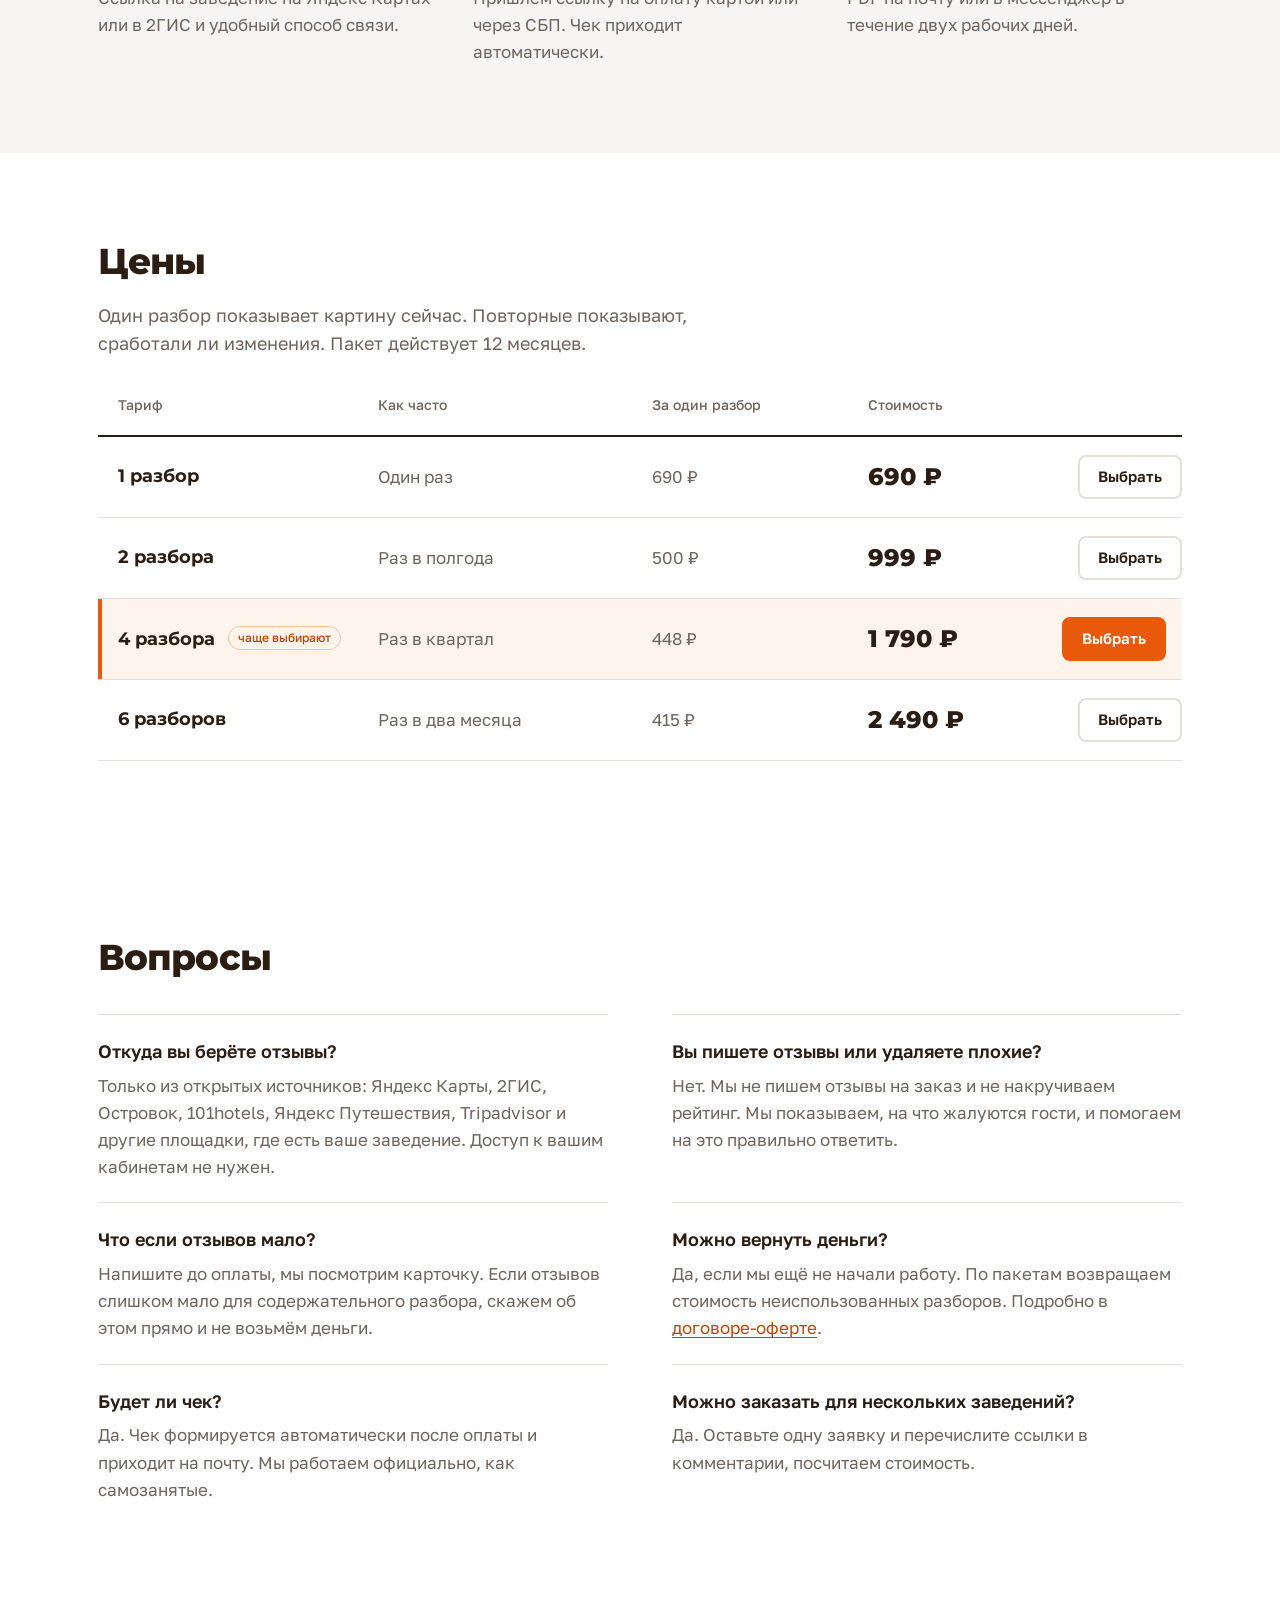
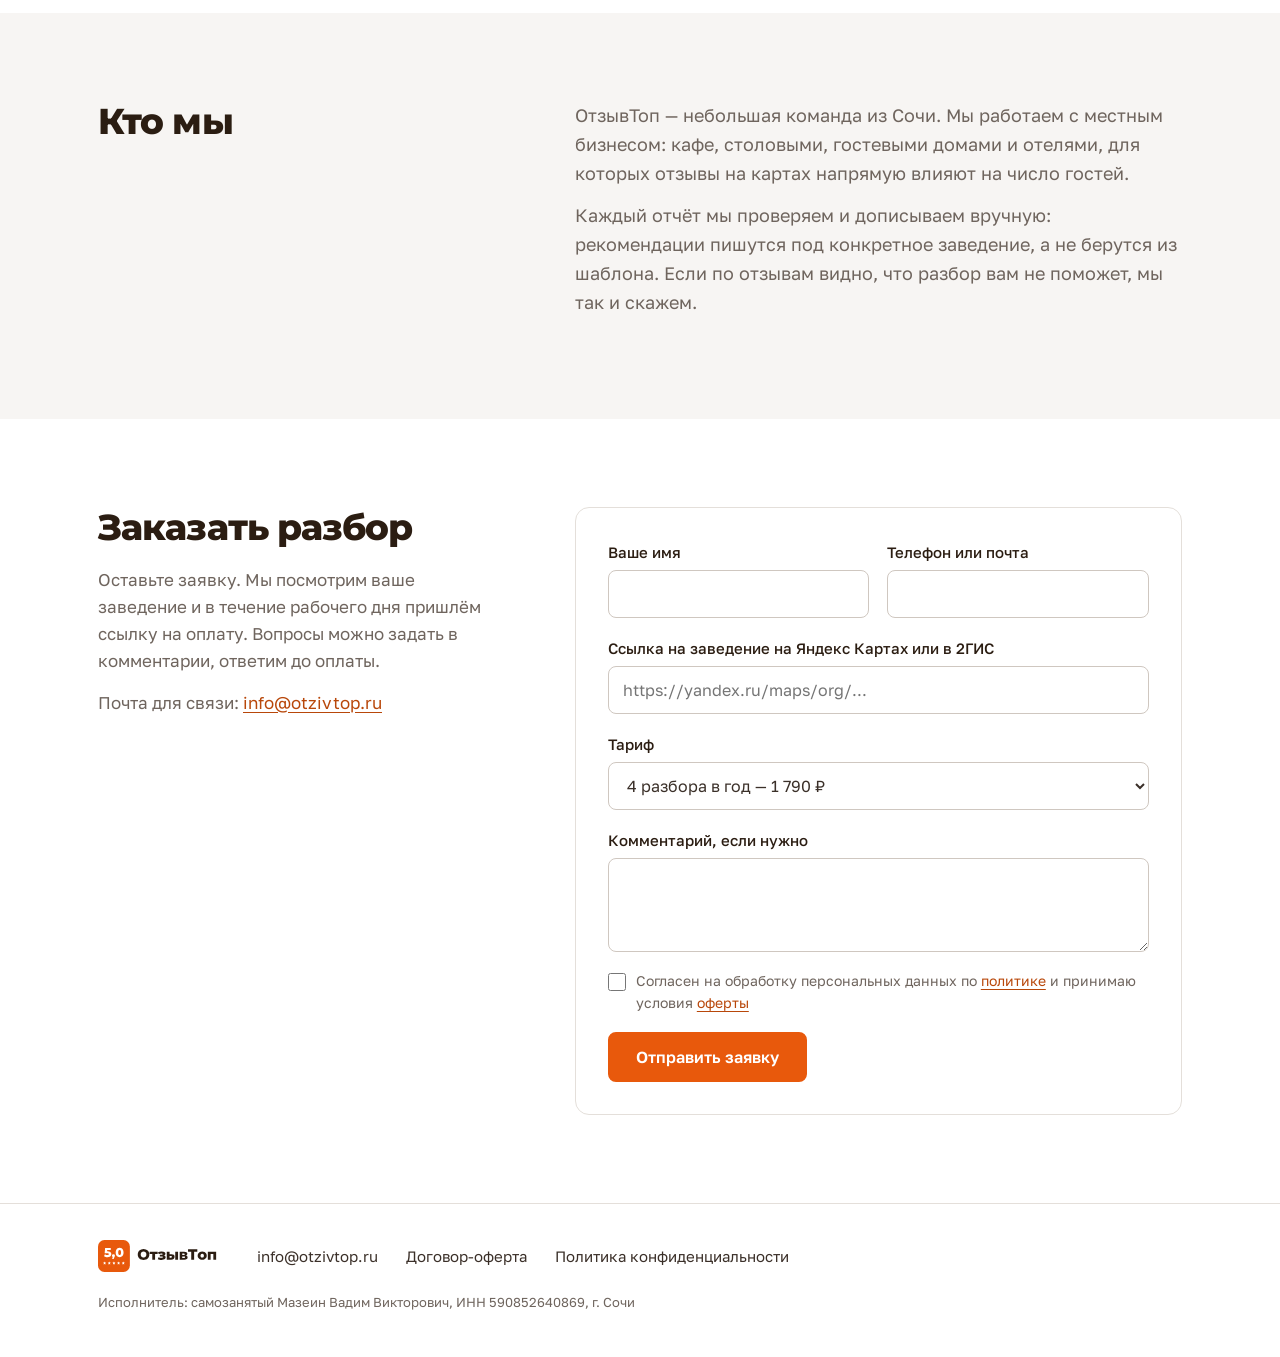
==== commit af3593ed: "Пример отчёта в фирменном стиле, цифры на первом экране в одну строку Co-Authored-By: Claude Opus 5." ====
--- a/index.html
+++ b/index.html
@@ -43,12 +43,12 @@
       <p class="lead">Разбираем отзывы о вашем заведении и говорим, что мешает гостям ставить пять звёзд.</p>
       <div class="hero__btns">
         <a href="#zakaz" class="btn">Заказать разбор</a>
-        <a href="primer-razbora.pdf" class="link-strong" target="_blank" rel="noopener">Открыть пример отчёта</a>
+        <a href="primer-razbora.pdf?v=2" class="link-strong" target="_blank" rel="noopener">Открыть пример отчёта</a>
       </div>
       <dl class="facts">
         <div><dt>от 415 ₽</dt><dd>за один разбор</dd></div>
         <div><dt>2 дня</dt><dd>на подготовку отчёта</dd></div>
-        <div><dt>5 шагов</dt><dd>конкретный план, с чего начать</dd></div>
+        <div><dt>5 шагов</dt><dd>план, с чего начать</dd></div>
       </dl>
     </div>
 
@@ -130,13 +130,13 @@
 
 <section class="block" id="primer">
   <div class="wrap primer">
-    <a href="primer-razbora.pdf" class="primer__img" target="_blank" rel="noopener" aria-label="Открыть пример отчёта в PDF">
-      <img src="img/primer.png" alt="Первая страница примера отчёта: таблица оценок по площадкам и темы жалоб" width="560" height="793" loading="lazy">
+    <a href="primer-razbora.pdf?v=2" class="primer__img" target="_blank" rel="noopener" aria-label="Открыть пример отчёта в PDF">
+      <img src="img/primer.png?v=2" alt="Первая страница примера отчёта: таблица оценок по площадкам и темы жалоб" width="560" height="793" loading="lazy">
     </a>
     <div class="primer__text">
       <h2>Пример отчёта</h2>
       <p>Так выглядит готовый разбор. Заведение в примере вымышленное, но формат ровно тот, что вы получите: две страницы, которые можно прочитать за пять минут и передать управляющему.</p>
-      <p><a href="primer-razbora.pdf" class="btn btn--ghost" target="_blank" rel="noopener">Открыть пример в PDF</a></p>
+      <p><a href="primer-razbora.pdf?v=2" class="btn btn--ghost" target="_blank" rel="noopener">Открыть пример в PDF</a></p>
     </div>
   </div>
 </section>
--- a/style.css
+++ b/style.css
@@ -51,7 +51,7 @@
 .hero__in{display:grid;grid-template-columns:1fr 480px;gap:64px;align-items:center}
 .lead{font-size:19px;color:var(--muted);max-width:34em}
 .hero__btns{display:flex;flex-wrap:wrap;align-items:center;gap:28px;margin:30px 0 44px}
-.facts{display:flex;flex-wrap:wrap;gap:20px 44px;margin:0;padding-top:24px;border-top:1px solid var(--line)}
+.facts{display:grid;grid-template-columns:repeat(3,minmax(0,max-content));gap:20px 36px;margin:0;padding-top:24px;border-top:1px solid var(--line)}
 .facts dt{font:800 22px/1.2 Montserrat,Arial,sans-serif;color:var(--ink)}
 .facts dd{margin:4px 0 0;font-size:14px;color:var(--muted)}
 
@@ -197,3 +197,4 @@
   .finds td.num:not(.num--bad)::before{content:"Яндекс Карты"}
   .finds td.num--bad::before{content:"Другая площадка"}
 }
+@media (max-width:600px){.facts{gap:16px 18px}.facts dt{font-size:19px}.facts dd{font-size:13px}}
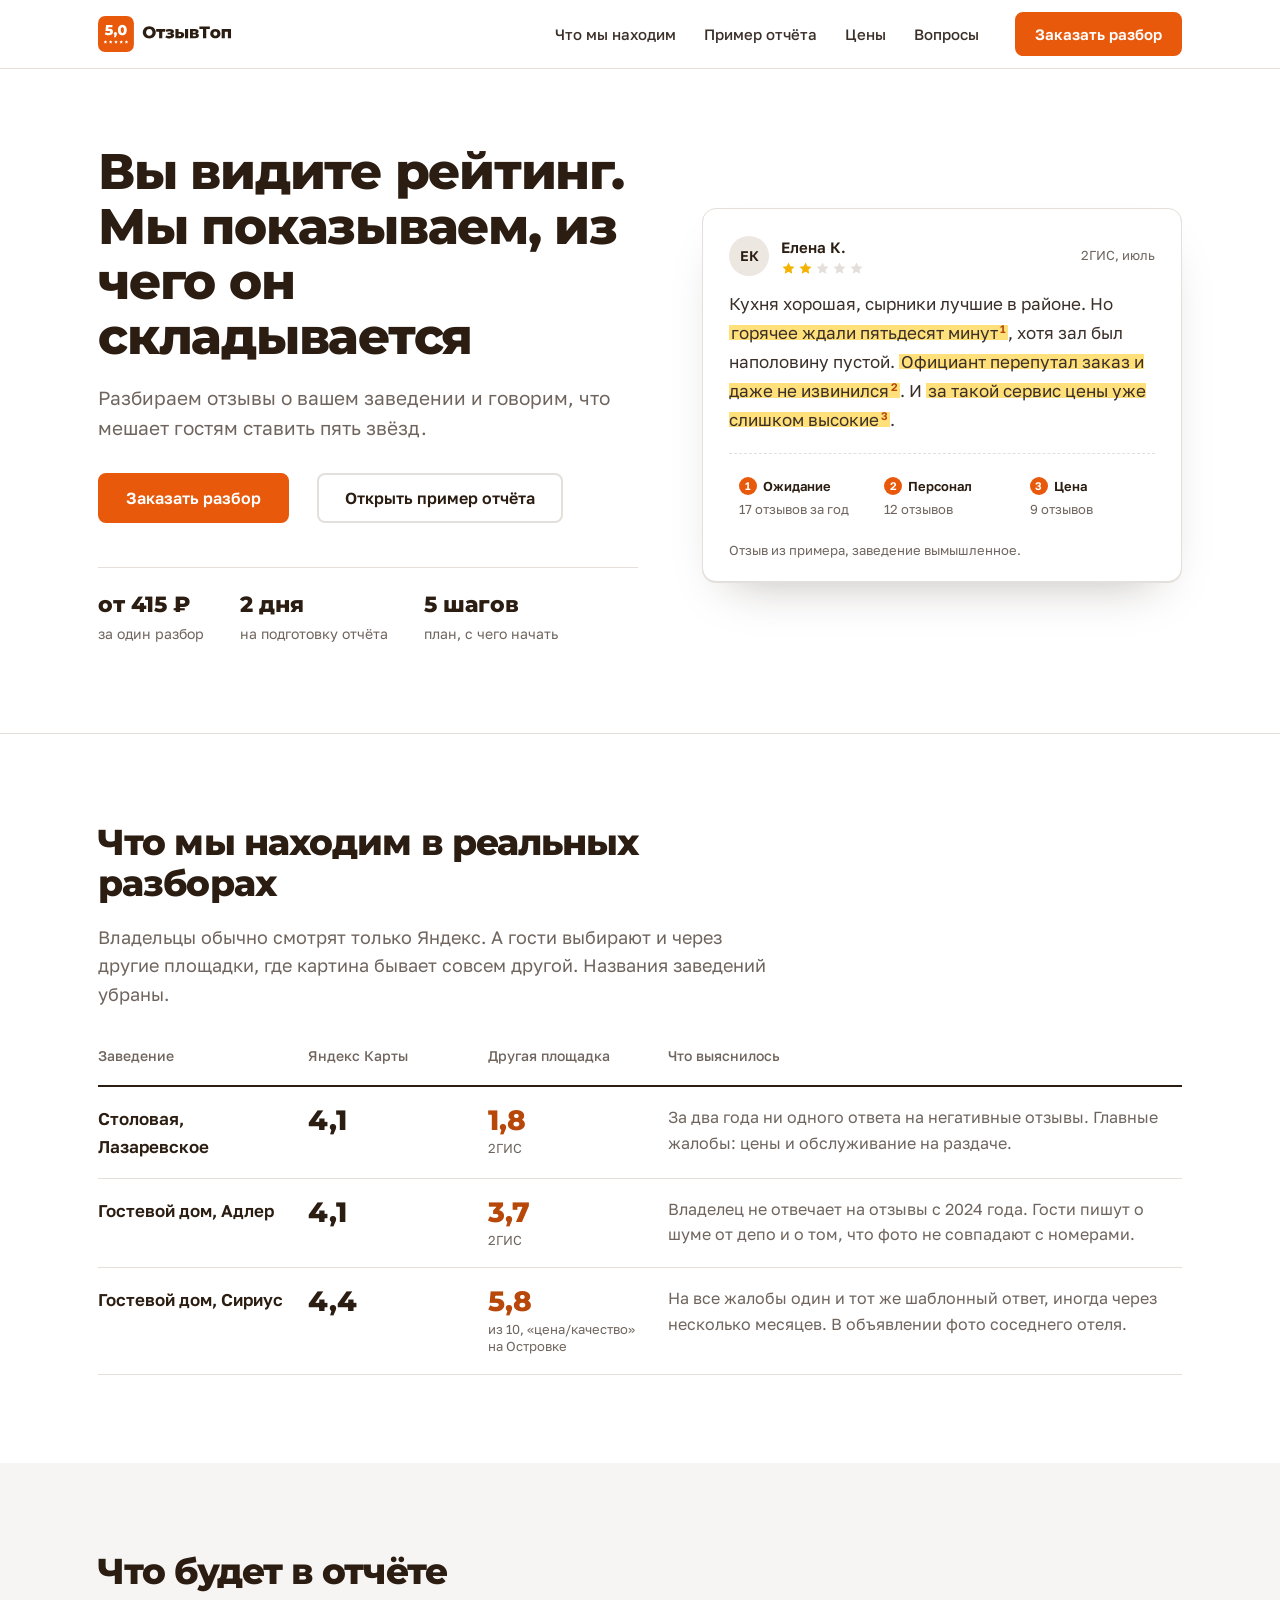
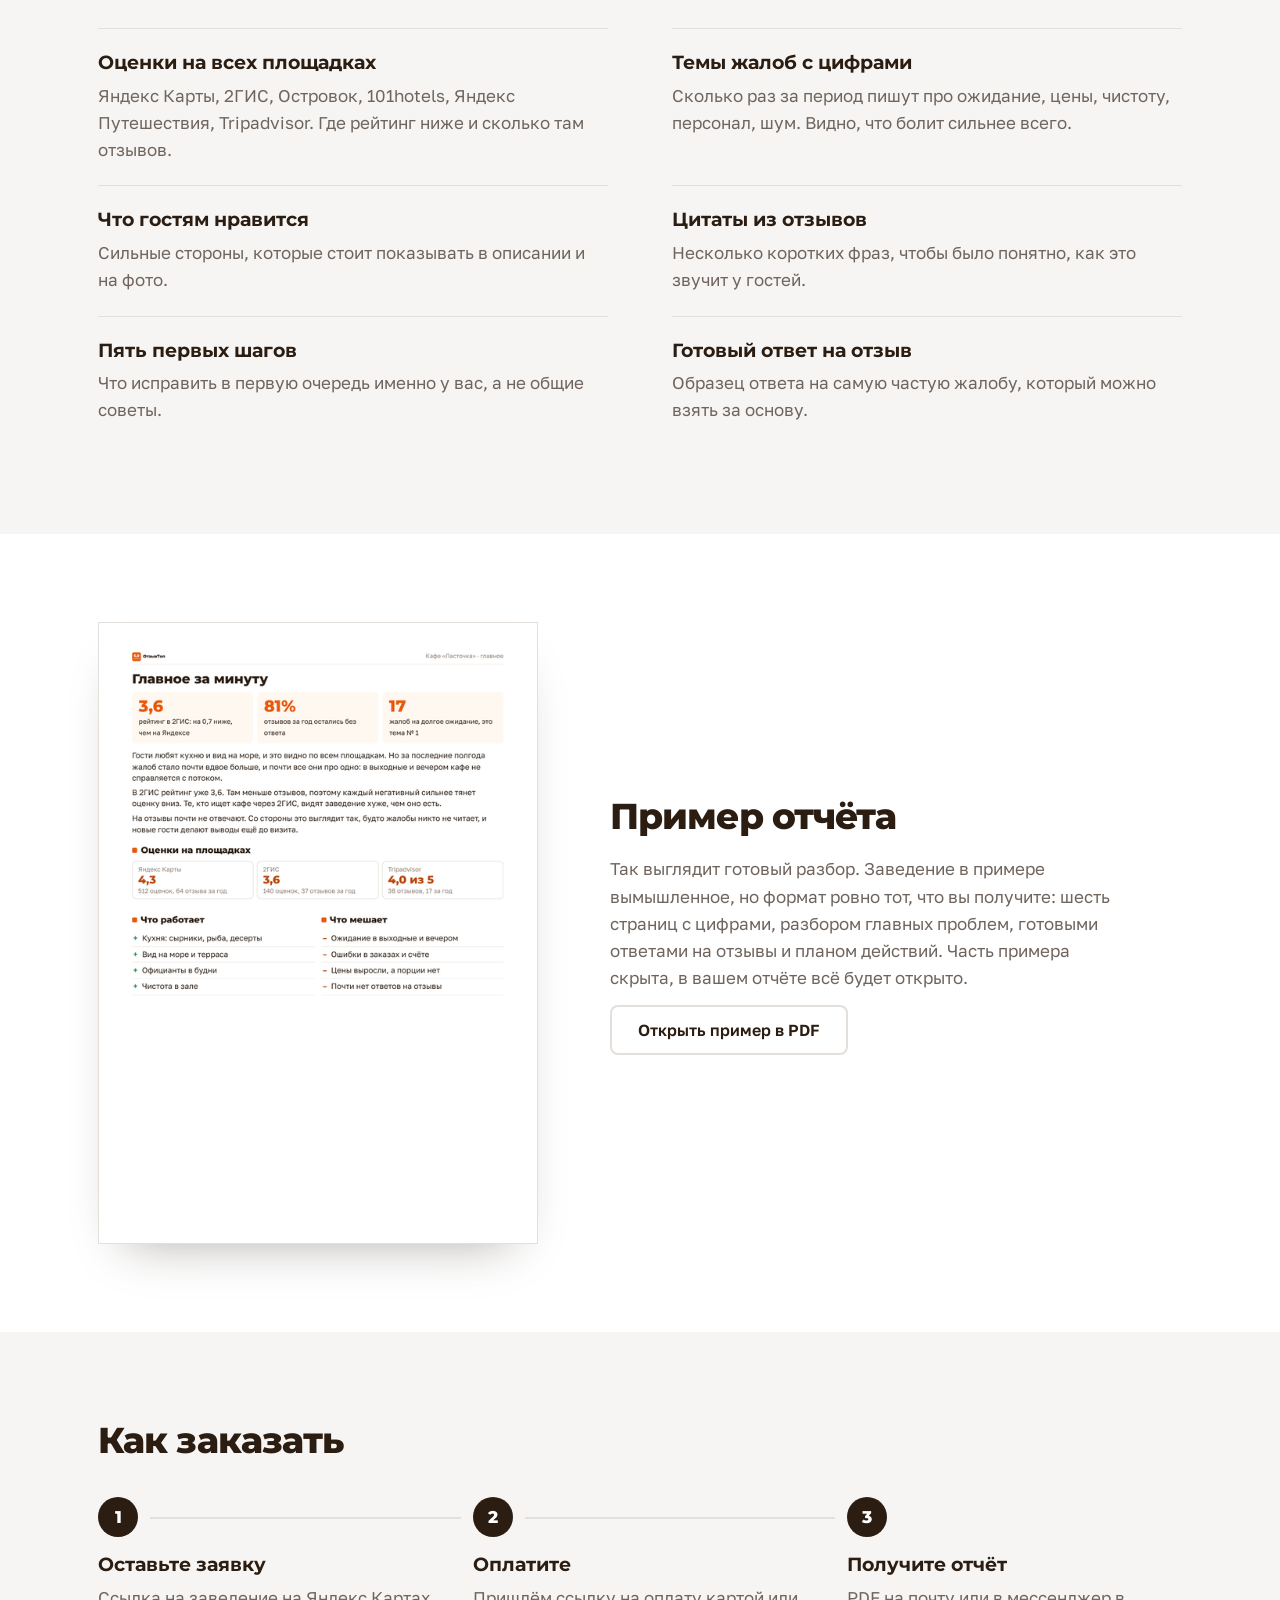
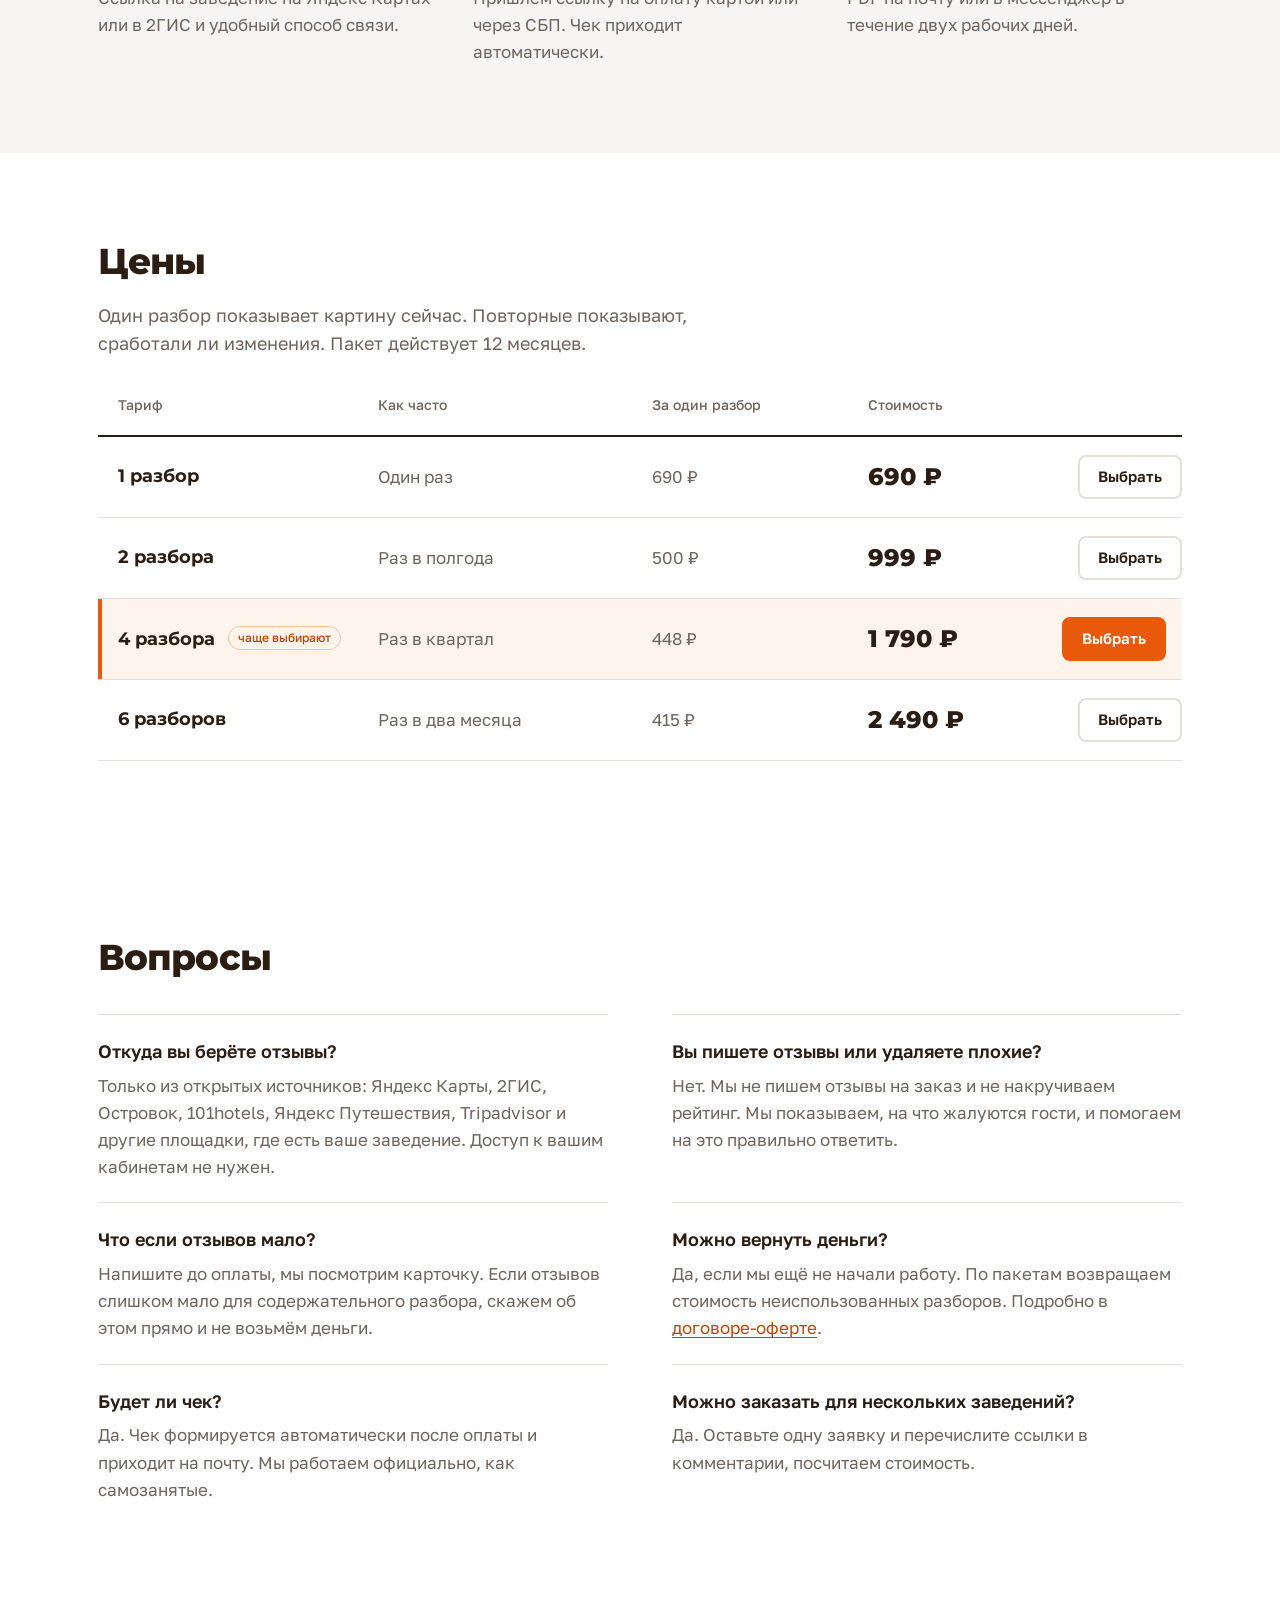
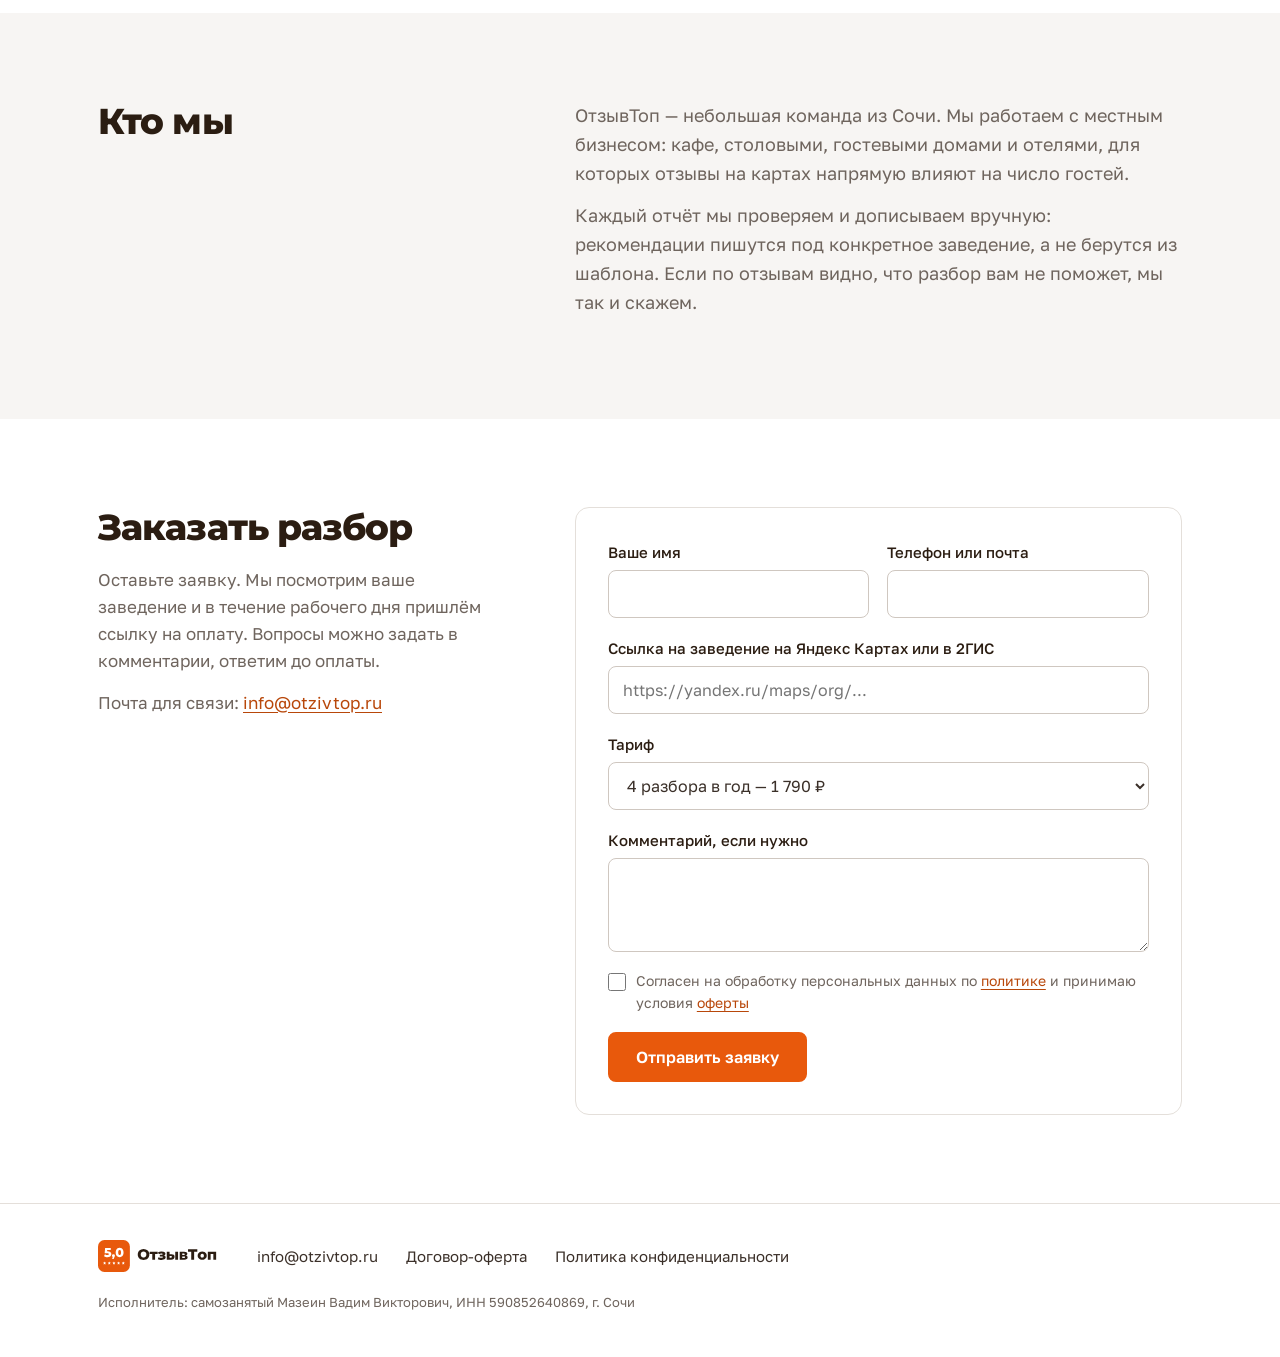
==== commit daa7c075: "Новый пример отчёта (6 страниц, часть скрыта), кнопка вместо подчёркнутой ссылки Co-Authored-By: Cla" ====
--- a/index.html
+++ b/index.html
@@ -43,7 +43,7 @@
       <p class="lead">Разбираем отзывы о вашем заведении и говорим, что мешает гостям ставить пять звёзд.</p>
       <div class="hero__btns">
         <a href="#zakaz" class="btn">Заказать разбор</a>
-        <a href="primer-razbora.pdf?v=2" class="link-strong" target="_blank" rel="noopener">Открыть пример отчёта</a>
+        <a href="primer-razbora.pdf?v=3" class="btn btn--ghost" target="_blank" rel="noopener">Открыть пример отчёта</a>
       </div>
       <dl class="facts">
         <div><dt>от 415 ₽</dt><dd>за один разбор</dd></div>
@@ -130,13 +130,13 @@
 
 <section class="block" id="primer">
   <div class="wrap primer">
-    <a href="primer-razbora.pdf?v=2" class="primer__img" target="_blank" rel="noopener" aria-label="Открыть пример отчёта в PDF">
-      <img src="img/primer.png?v=2" alt="Первая страница примера отчёта: таблица оценок по площадкам и темы жалоб" width="560" height="793" loading="lazy">
+    <a href="primer-razbora.pdf?v=3" class="primer__img" target="_blank" rel="noopener" aria-label="Открыть пример отчёта в PDF">
+      <img src="img/primer.png?v=3" alt="Страница примера отчёта: главные цифры, вывод и оценки по площадкам" width="560" height="793" loading="lazy">
     </a>
     <div class="primer__text">
       <h2>Пример отчёта</h2>
-      <p>Так выглядит готовый разбор. Заведение в примере вымышленное, но формат ровно тот, что вы получите: две страницы, которые можно прочитать за пять минут и передать управляющему.</p>
-      <p><a href="primer-razbora.pdf?v=2" class="btn btn--ghost" target="_blank" rel="noopener">Открыть пример в PDF</a></p>
+      <p>Так выглядит готовый разбор. Заведение в примере вымышленное, но формат ровно тот, что вы получите: шесть страниц с цифрами, разбором главных проблем, готовыми ответами на отзывы и планом действий. Часть примера скрыта, в вашем отчёте всё будет открыто.</p>
+      <p><a href="primer-razbora.pdf?v=3" class="btn btn--ghost" target="_blank" rel="noopener">Открыть пример в PDF</a></p>
     </div>
   </div>
 </section>
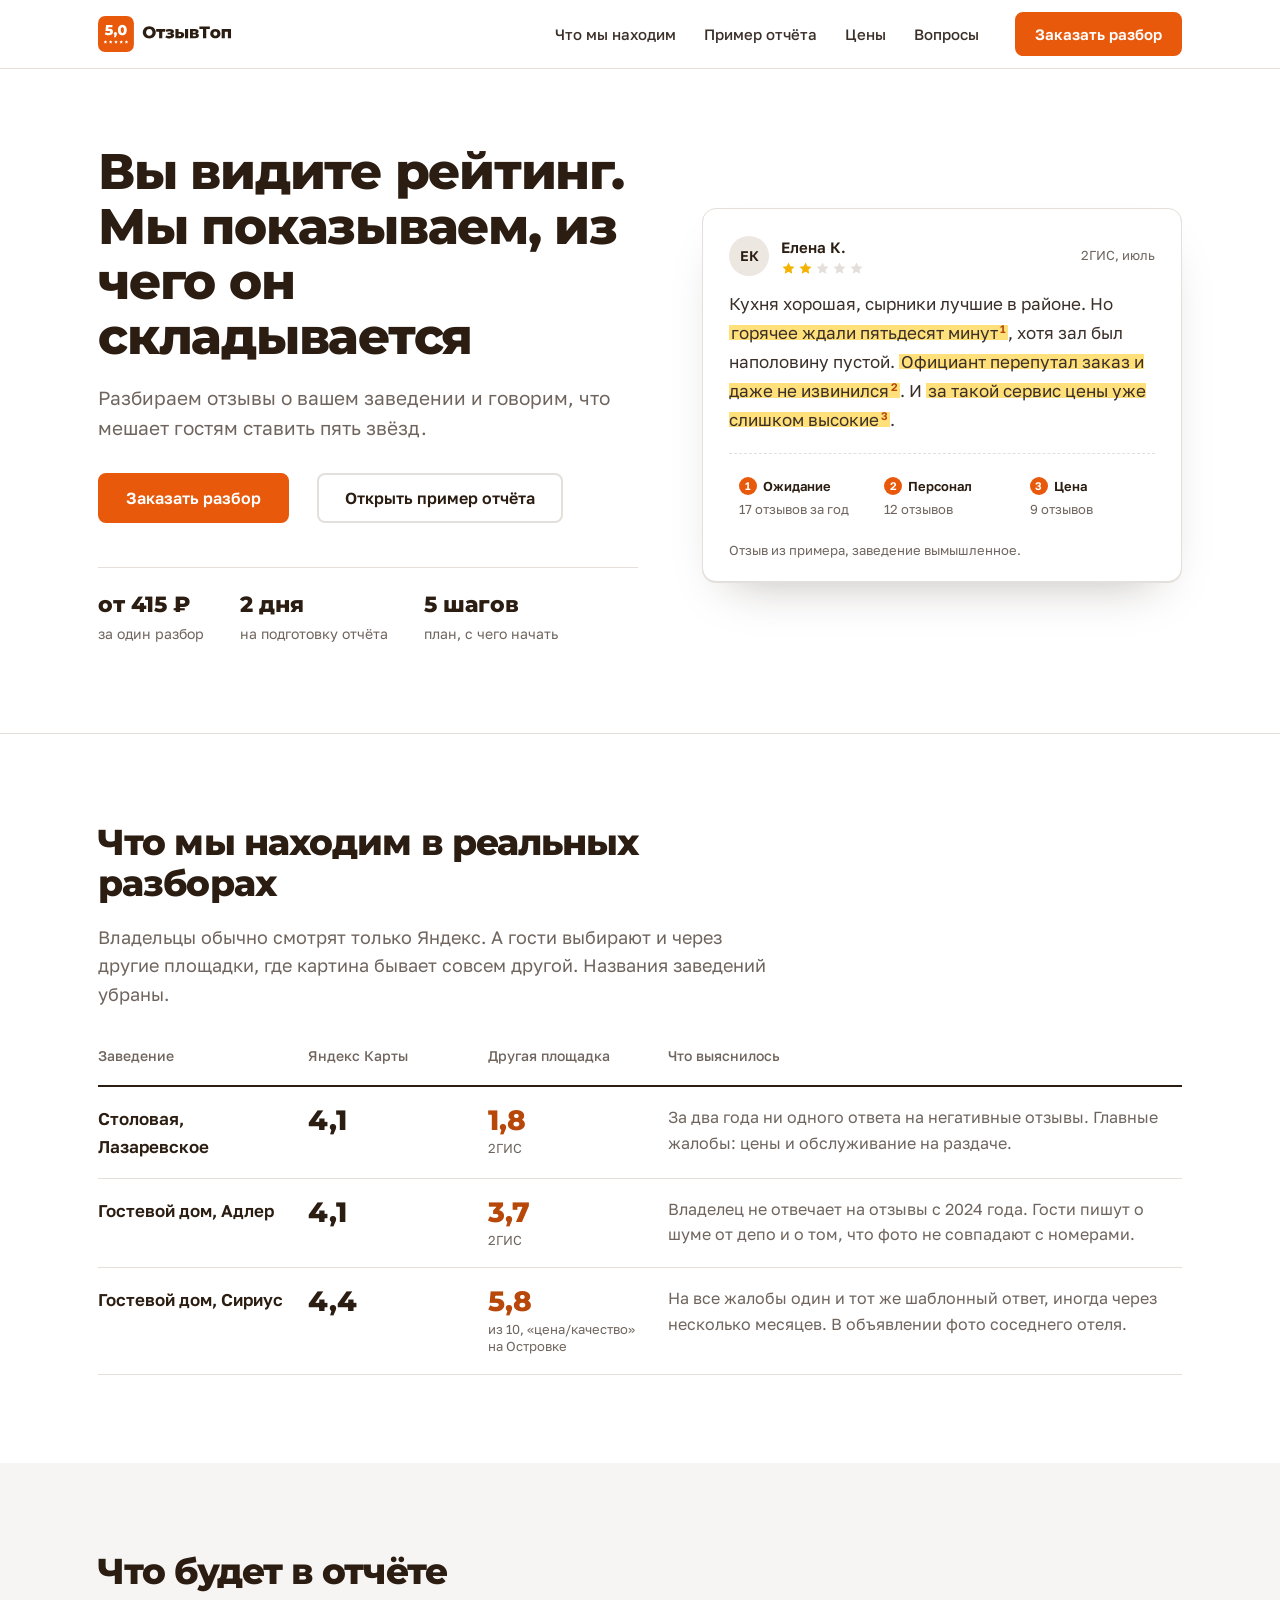
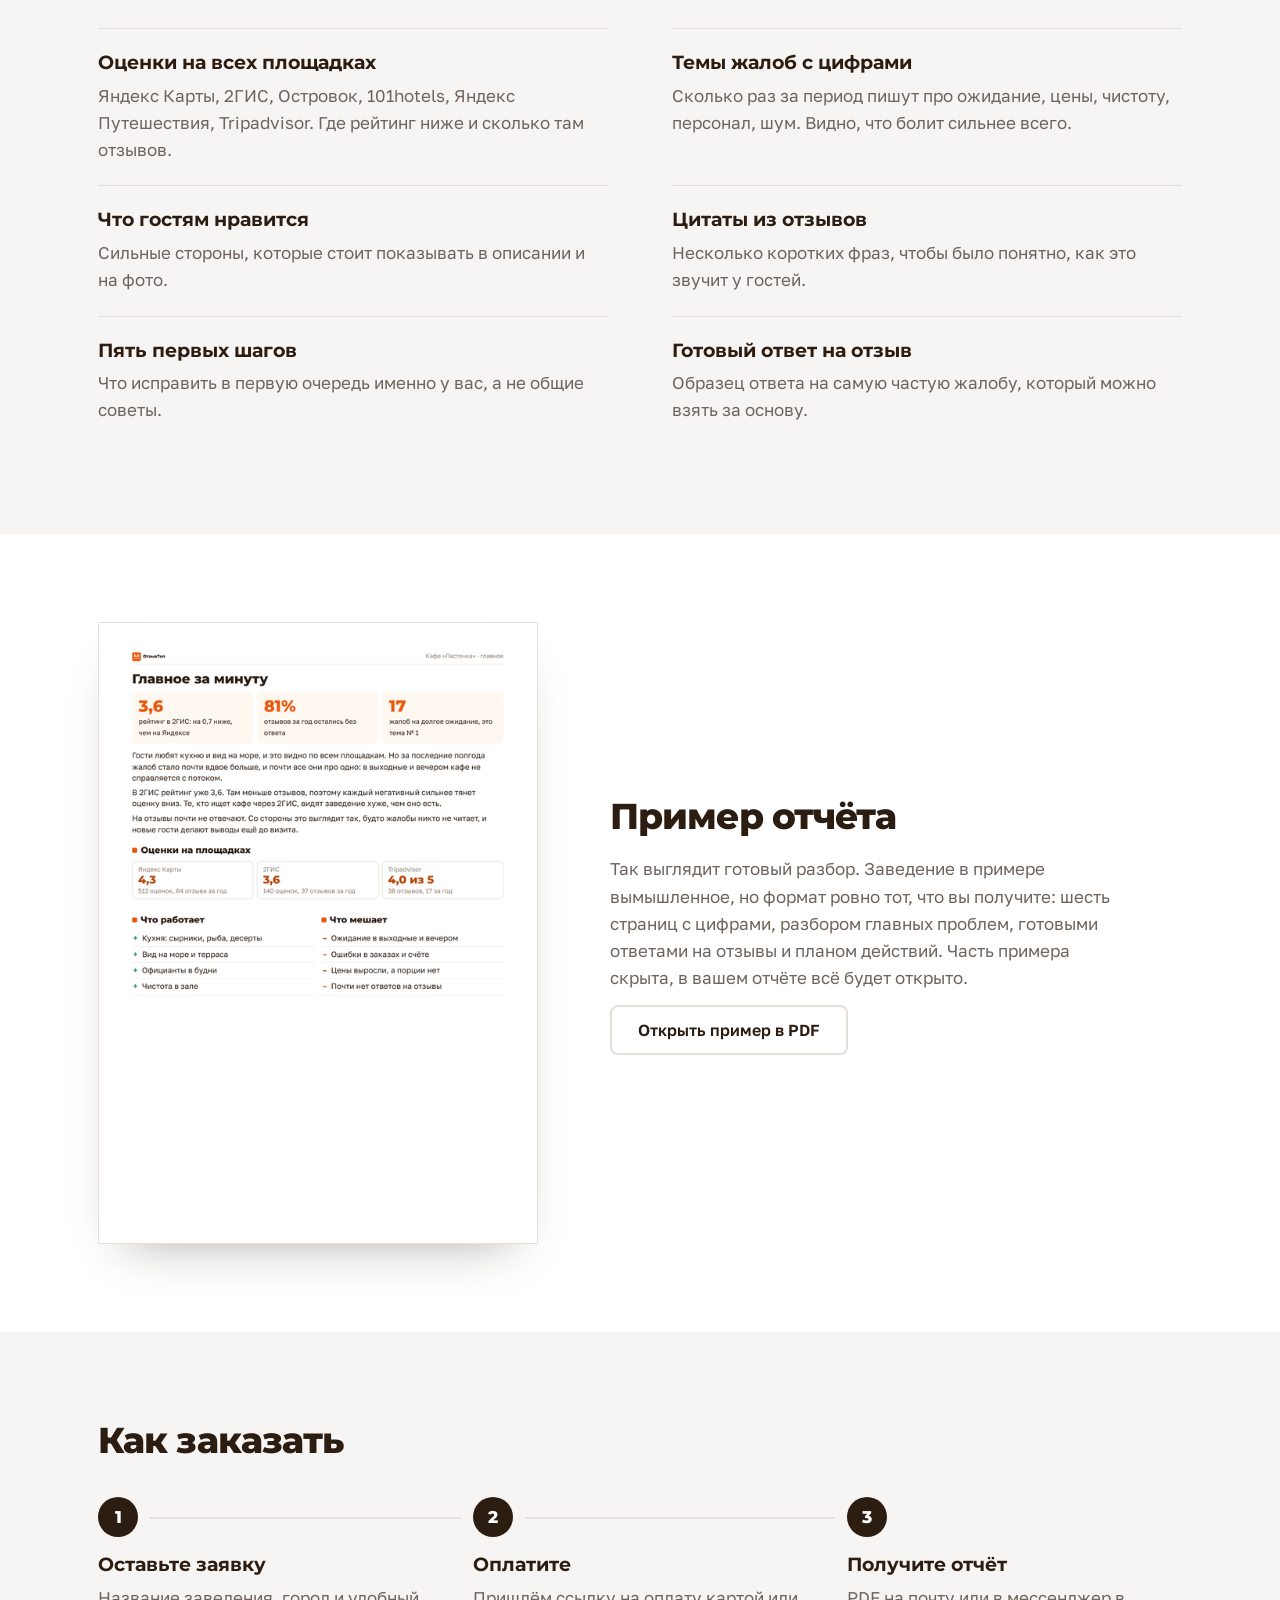
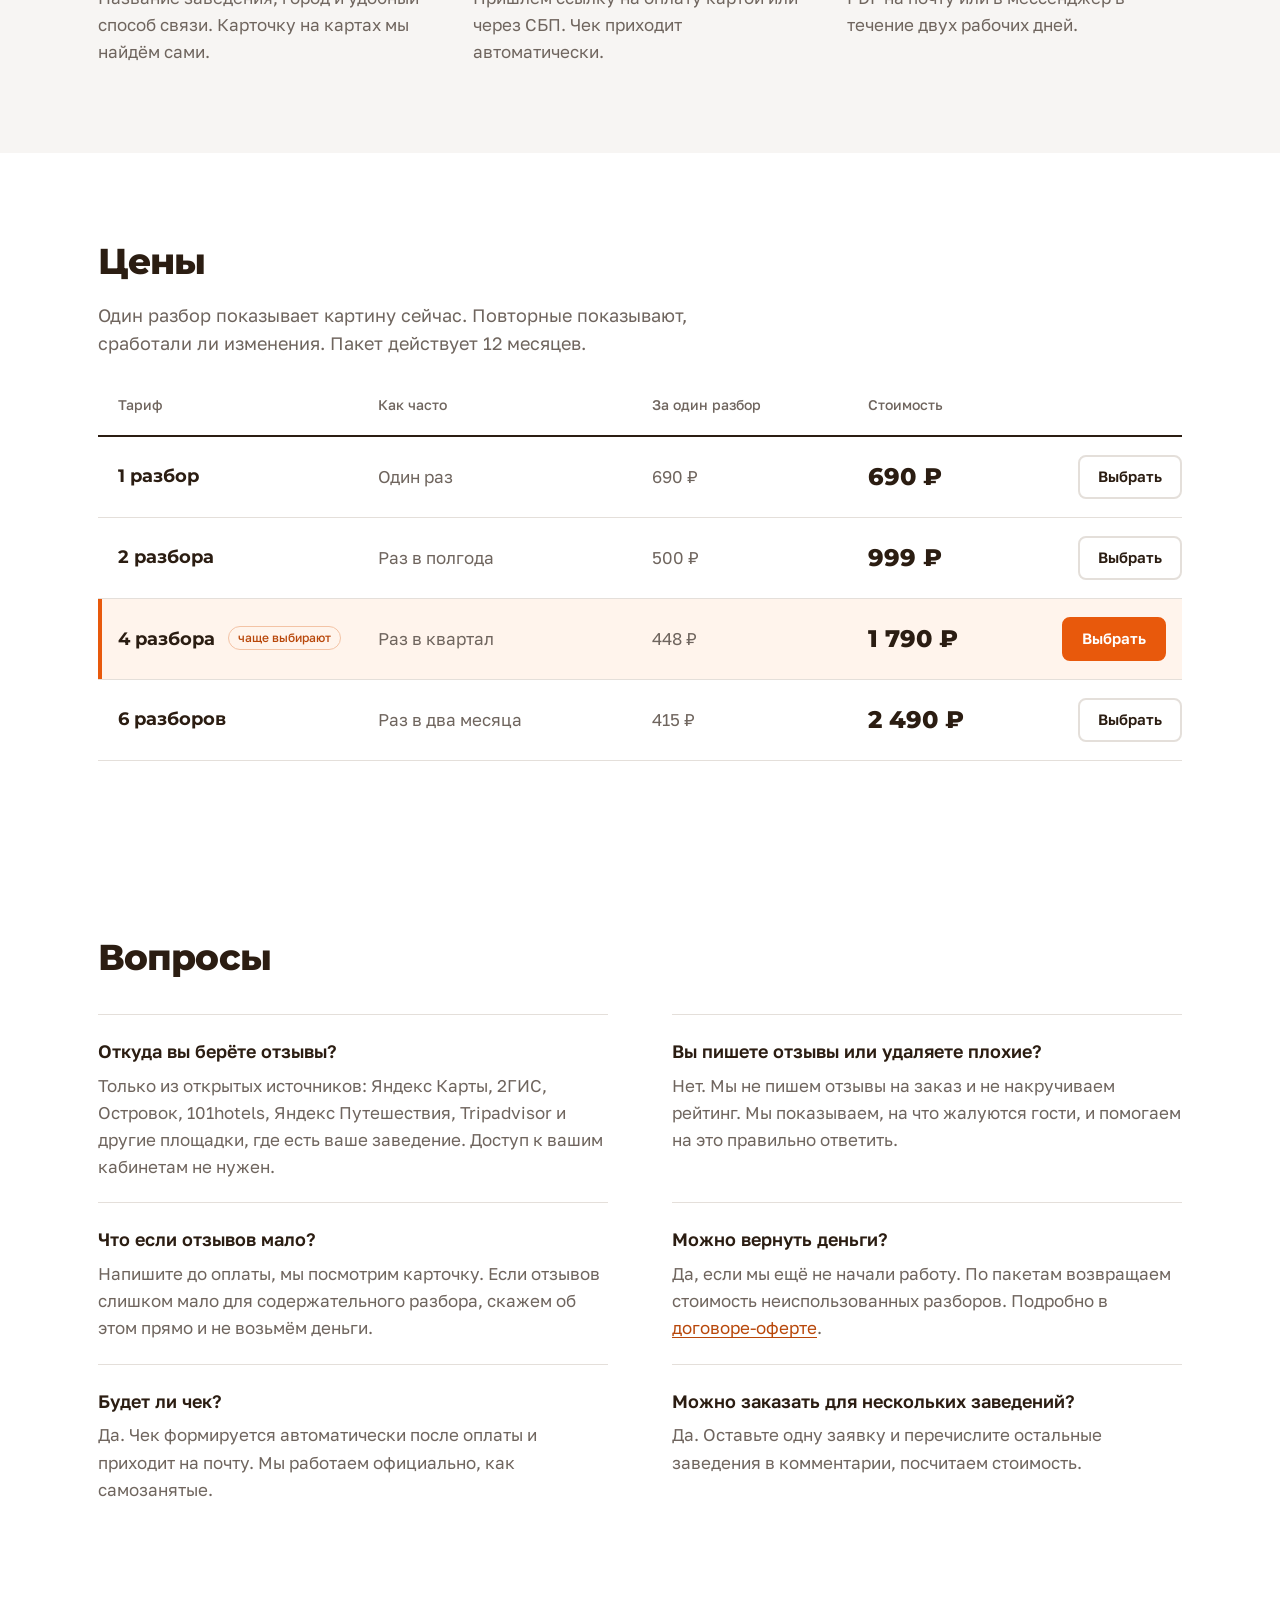
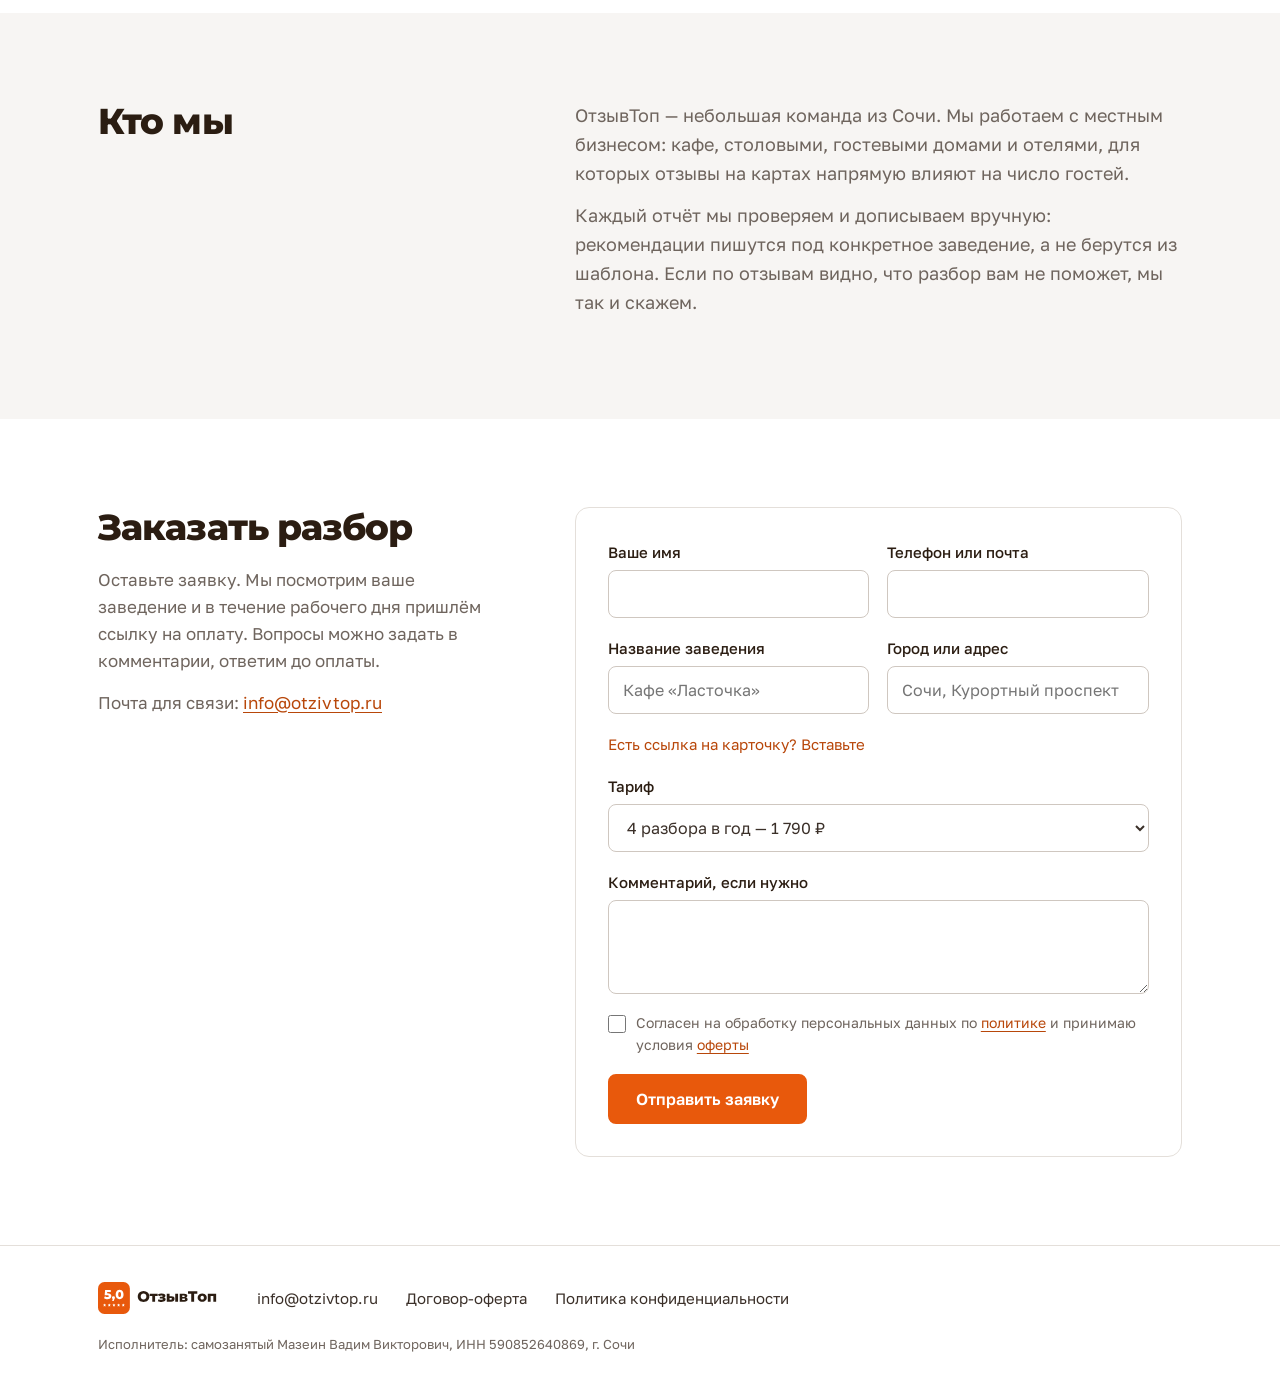
==== commit 0f66863c: "Форма: название и адрес вместо обязательной ссылки Co-Authored-By: Claude Opus 5.5 <noreply@anthropi" ====
--- a/index.html
+++ b/index.html
@@ -147,7 +147,7 @@
       <h2>Как заказать</h2>
     </div>
     <ol class="steps">
-      <li><b>Оставьте заявку</b><span>Ссылка на заведение на Яндекс Картах или в 2ГИС и удобный способ связи.</span></li>
+      <li><b>Оставьте заявку</b><span>Название заведения, город и удобный способ связи. Карточку на картах мы найдём сами.</span></li>
       <li><b>Оплатите</b><span>Пришлём ссылку на оплату картой или через СБП. Чек приходит автоматически.</span></li>
       <li><b>Получите отчёт</b><span>PDF на почту или в мессенджер в течение двух рабочих дней.</span></li>
     </ol>
@@ -199,7 +199,7 @@
       <div><dt>Что если отзывов мало?</dt><dd>Напишите до оплаты, мы посмотрим карточку. Если отзывов слишком мало для содержательного разбора, скажем об этом прямо и не возьмём деньги.</dd></div>
       <div><dt>Можно вернуть деньги?</dt><dd>Да, если мы ещё не начали работу. По пакетам возвращаем стоимость неиспользованных разборов. Подробно в <a href="oferta.html">договоре-оферте</a>.</dd></div>
       <div><dt>Будет ли чек?</dt><dd>Да. Чек формируется автоматически после оплаты и приходит на почту. Мы работаем официально, как самозанятые.</dd></div>
-      <div><dt>Можно заказать для нескольких заведений?</dt><dd>Да. Оставьте одну заявку и перечислите ссылки в комментарии, посчитаем стоимость.</dd></div>
+      <div><dt>Можно заказать для нескольких заведений?</dt><dd>Да. Оставьте одну заявку и перечислите остальные заведения в комментарии, посчитаем стоимость.</dd></div>
     </dl>
   </div>
 </section>
@@ -230,9 +230,20 @@
           <input type="text" name="contact" required maxlength="120" autocomplete="email">
         </label>
       </div>
-      <label>Ссылка на заведение на Яндекс Картах или в 2ГИС
-        <input type="url" name="link" required maxlength="500" placeholder="https://yandex.ru/maps/org/...">
-      </label>
+      <div class="form__row">
+        <label>Название заведения
+          <input type="text" name="place" required maxlength="150" placeholder="Кафе «Ласточка»">
+        </label>
+        <label>Город или адрес
+          <input type="text" name="address" required maxlength="200" placeholder="Сочи, Курортный проспект">
+        </label>
+      </div>
+      <details class="more">
+        <summary>Есть ссылка на карточку? Вставьте</summary>
+        <label class="more__field">Ссылка на Яндекс Картах или в 2ГИС, необязательно
+          <input type="url" name="link" maxlength="500" placeholder="https://yandex.ru/maps/org/...">
+        </label>
+      </details>
       <label>Тариф
         <select name="tariff" id="tariff">
           <option>1 разбор — 690 ₽</option>
--- a/style.css
+++ b/style.css
@@ -148,6 +148,11 @@
 .form .check{grid-template-columns:22px 1fr;align-items:start;font-weight:400;font-size:14px;color:var(--muted)}
 .form .check input{width:18px;height:18px;margin:3px 0 0;accent-color:var(--orange)}
 .form .btn{justify-self:start}
+.more summary{cursor:pointer;color:var(--orange-ink);font-size:15px;list-style:none;width:max-content}
+.more summary::-webkit-details-marker{display:none}
+.more summary:hover{text-decoration:underline}
+.more[open] summary{margin-bottom:12px}
+.more__field{display:grid}
 .hp{position:absolute;left:-9999px;width:1px;height:1px;opacity:0}
 
 /* Подвал */
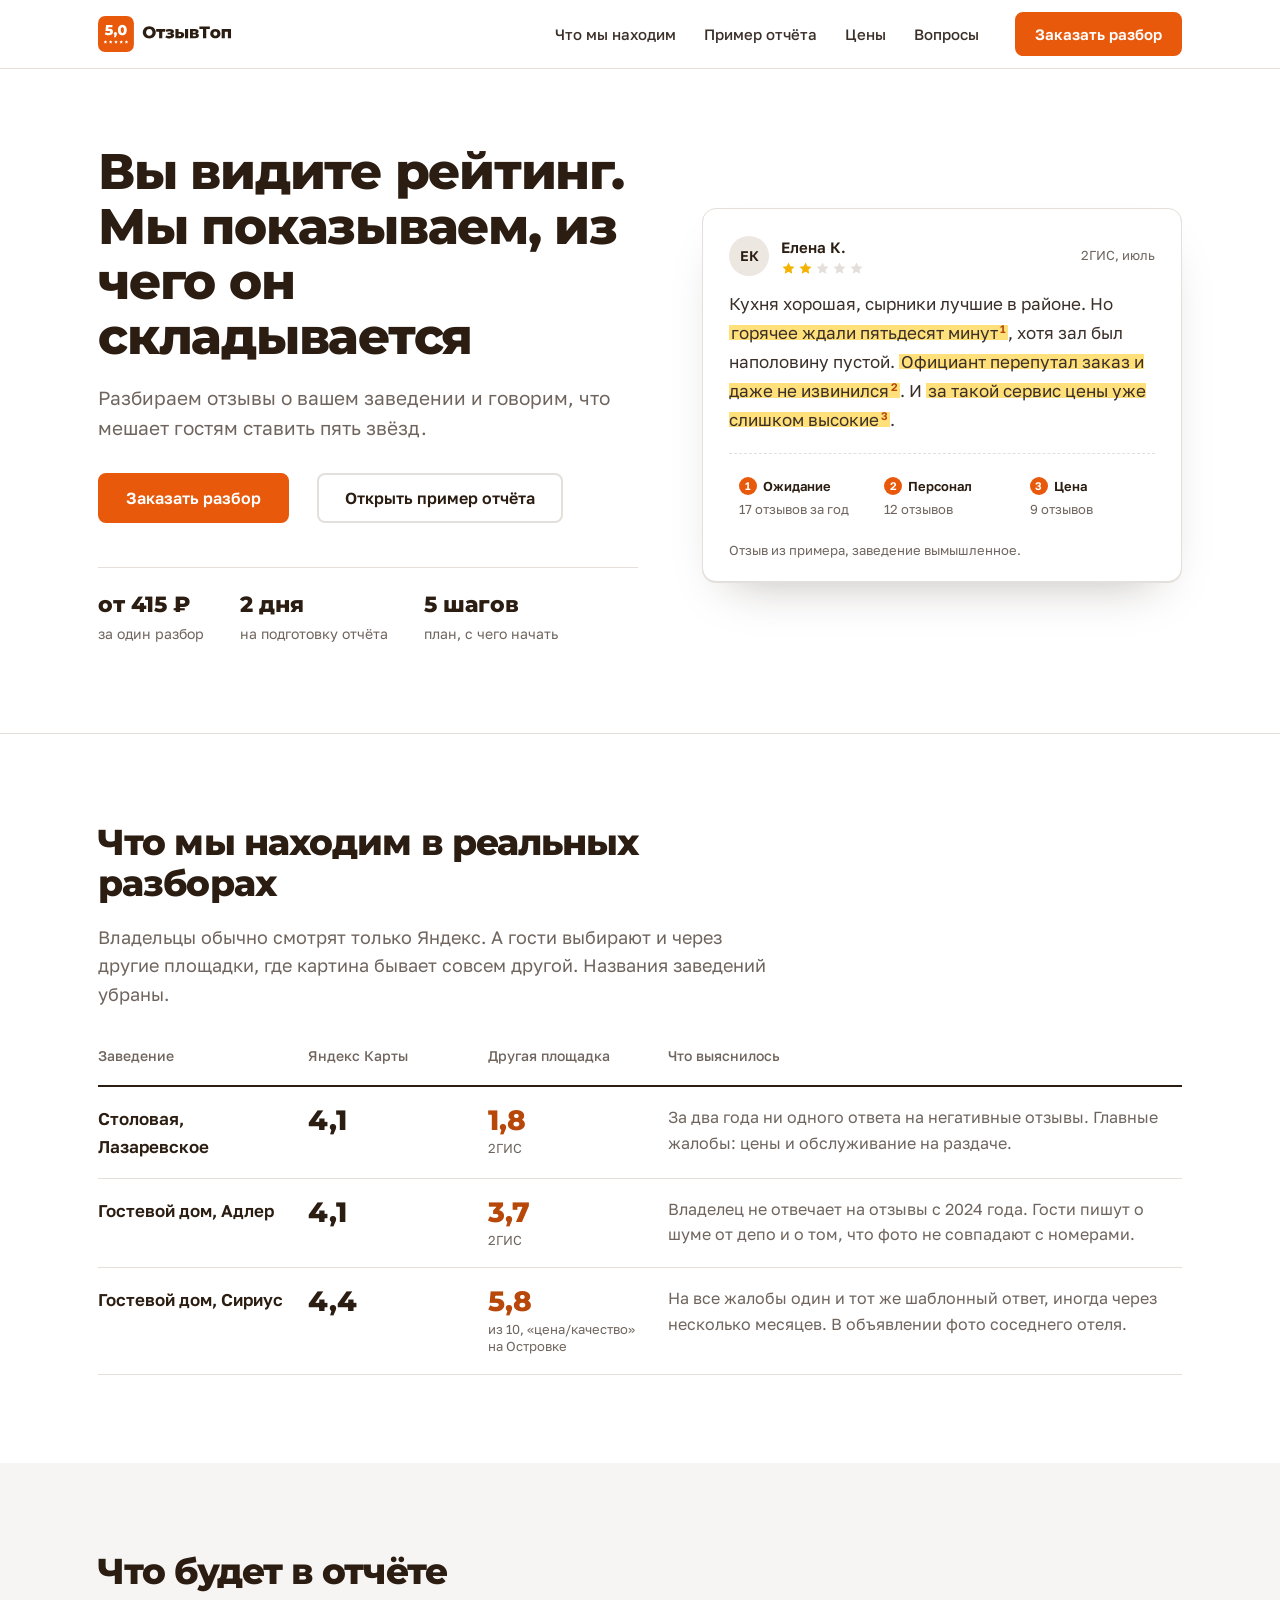
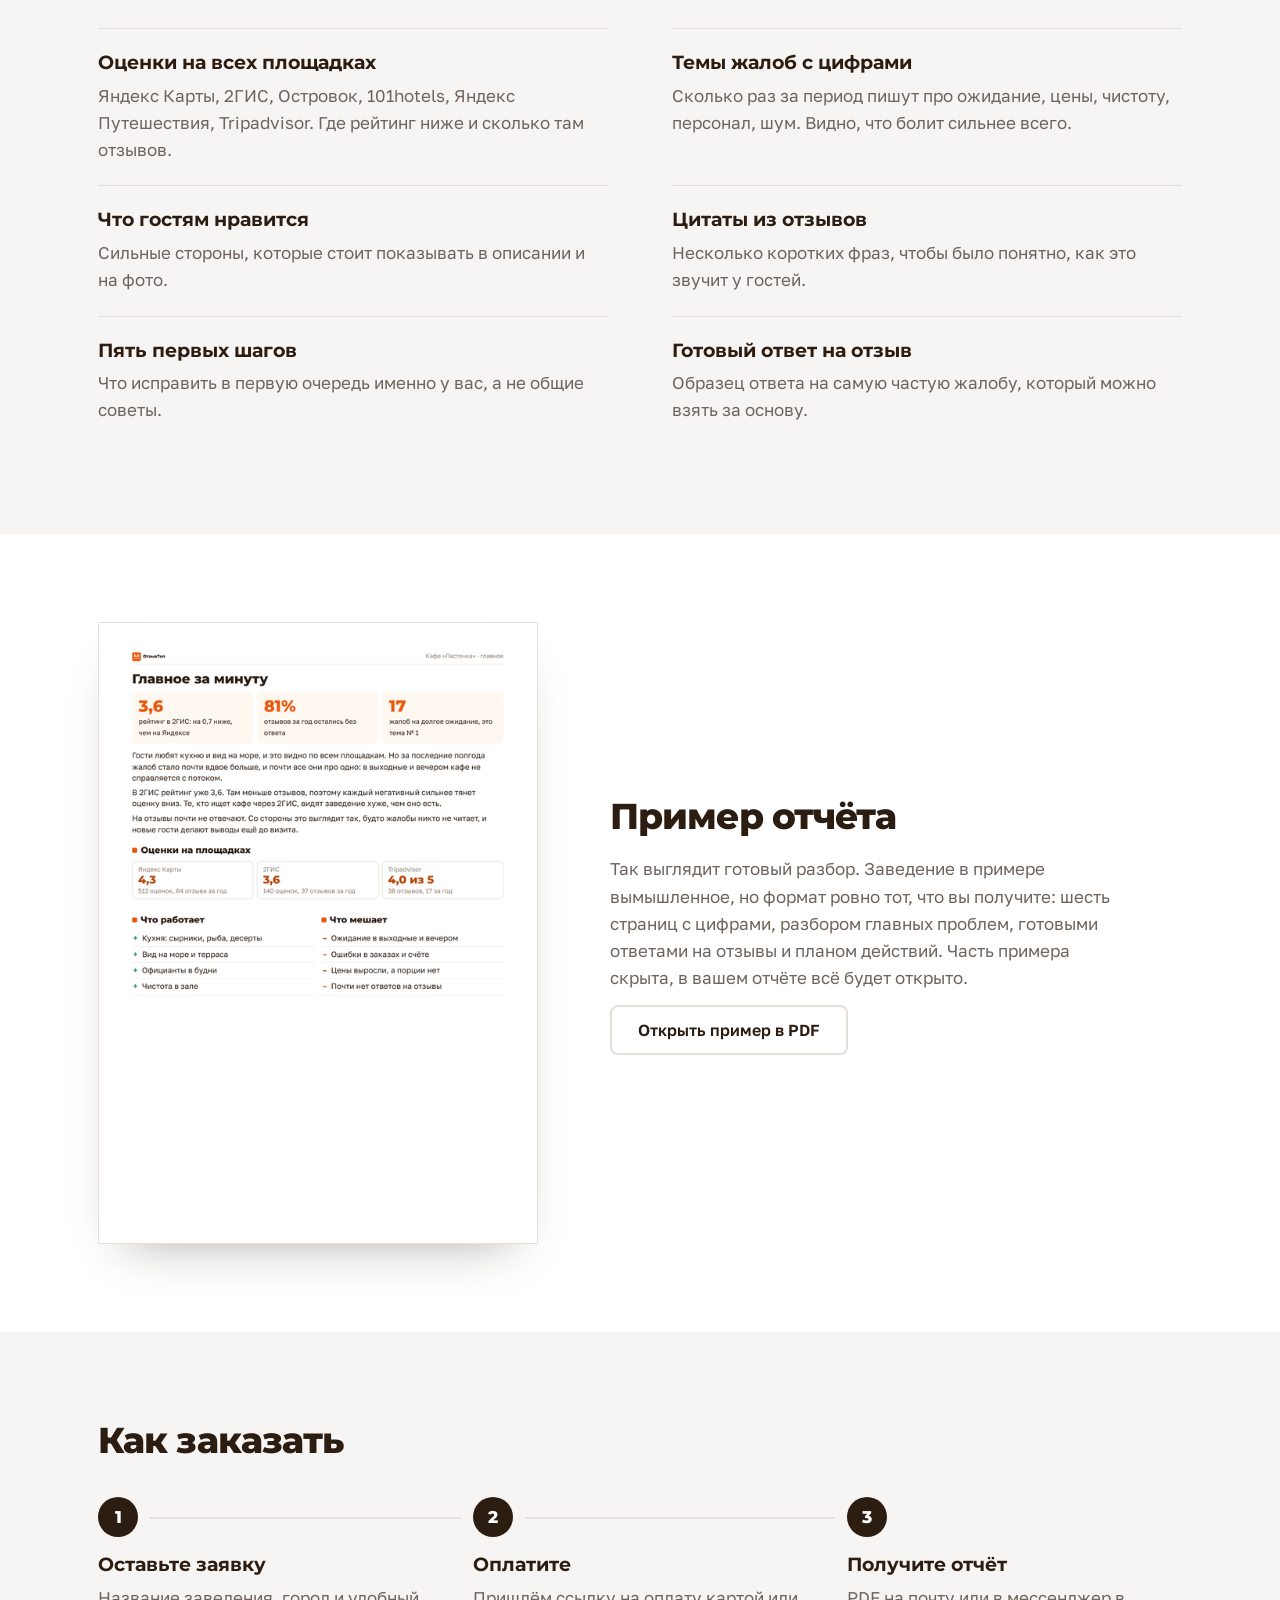
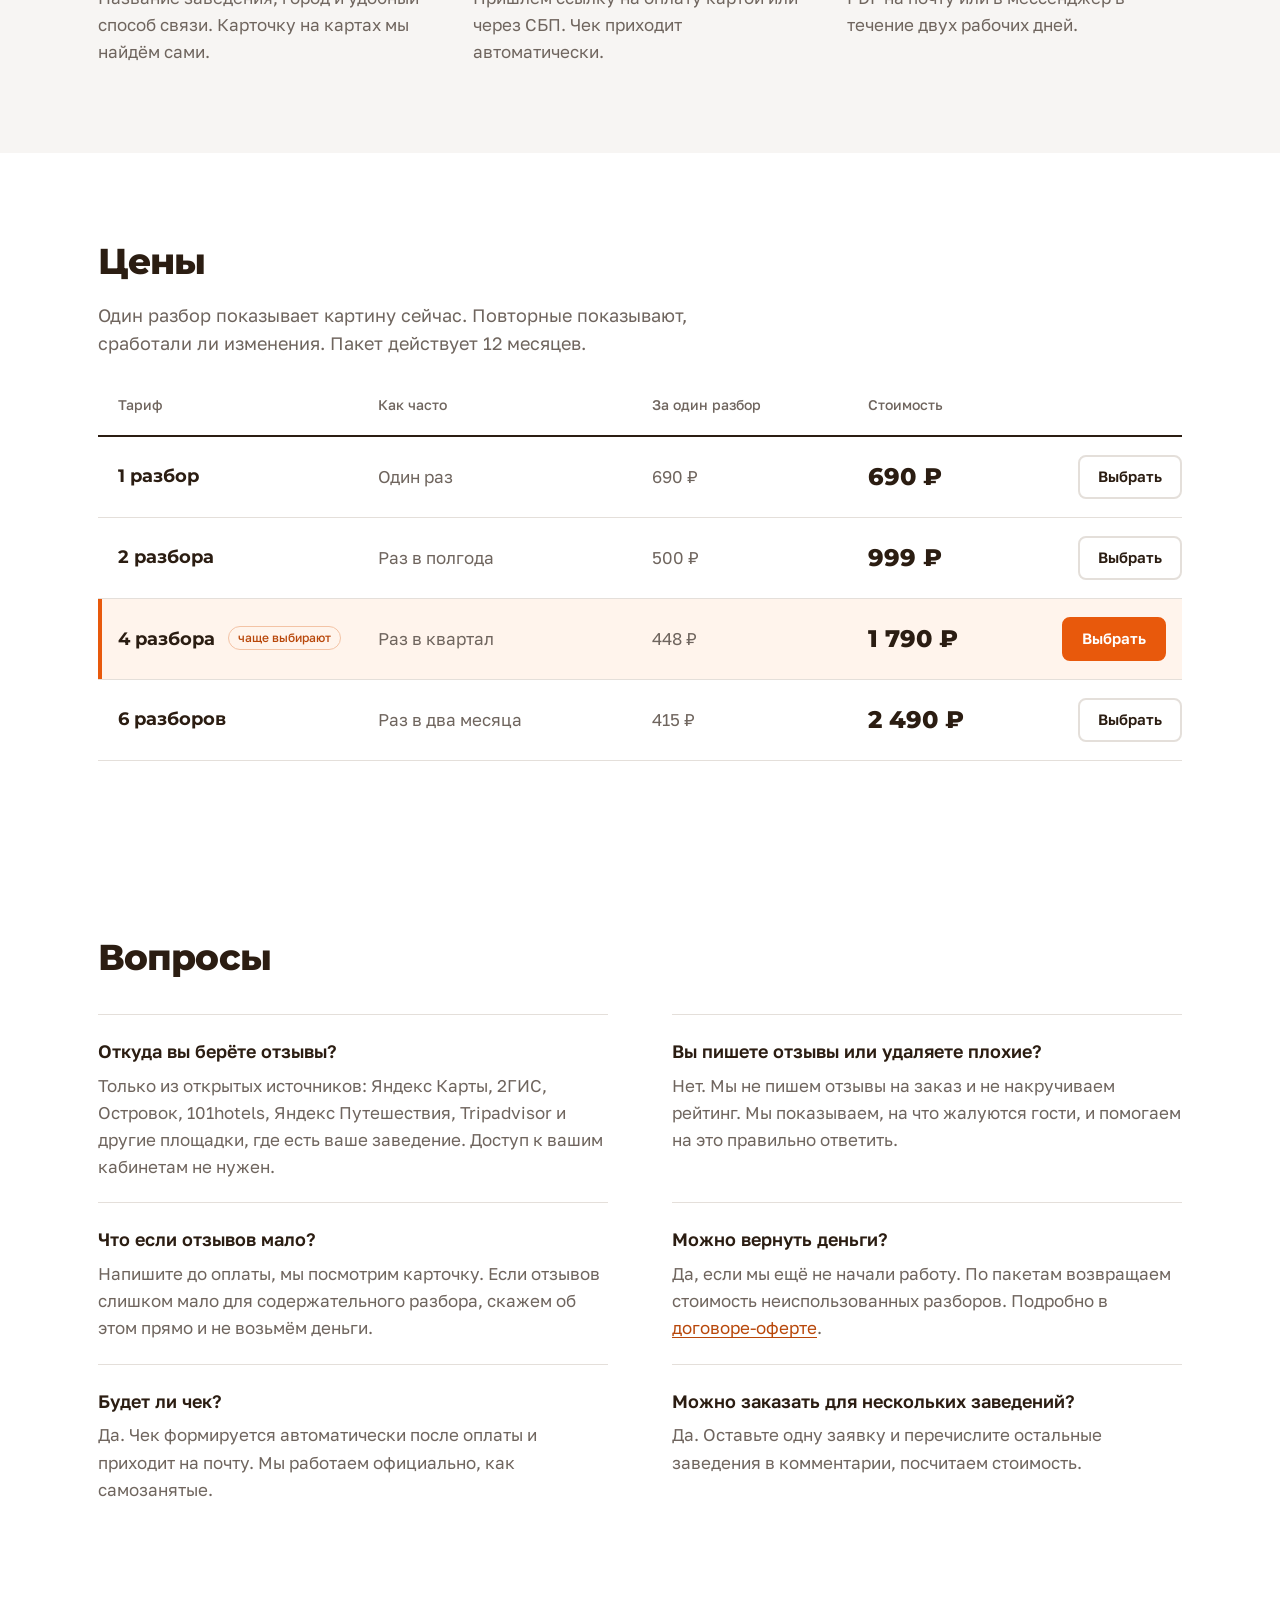
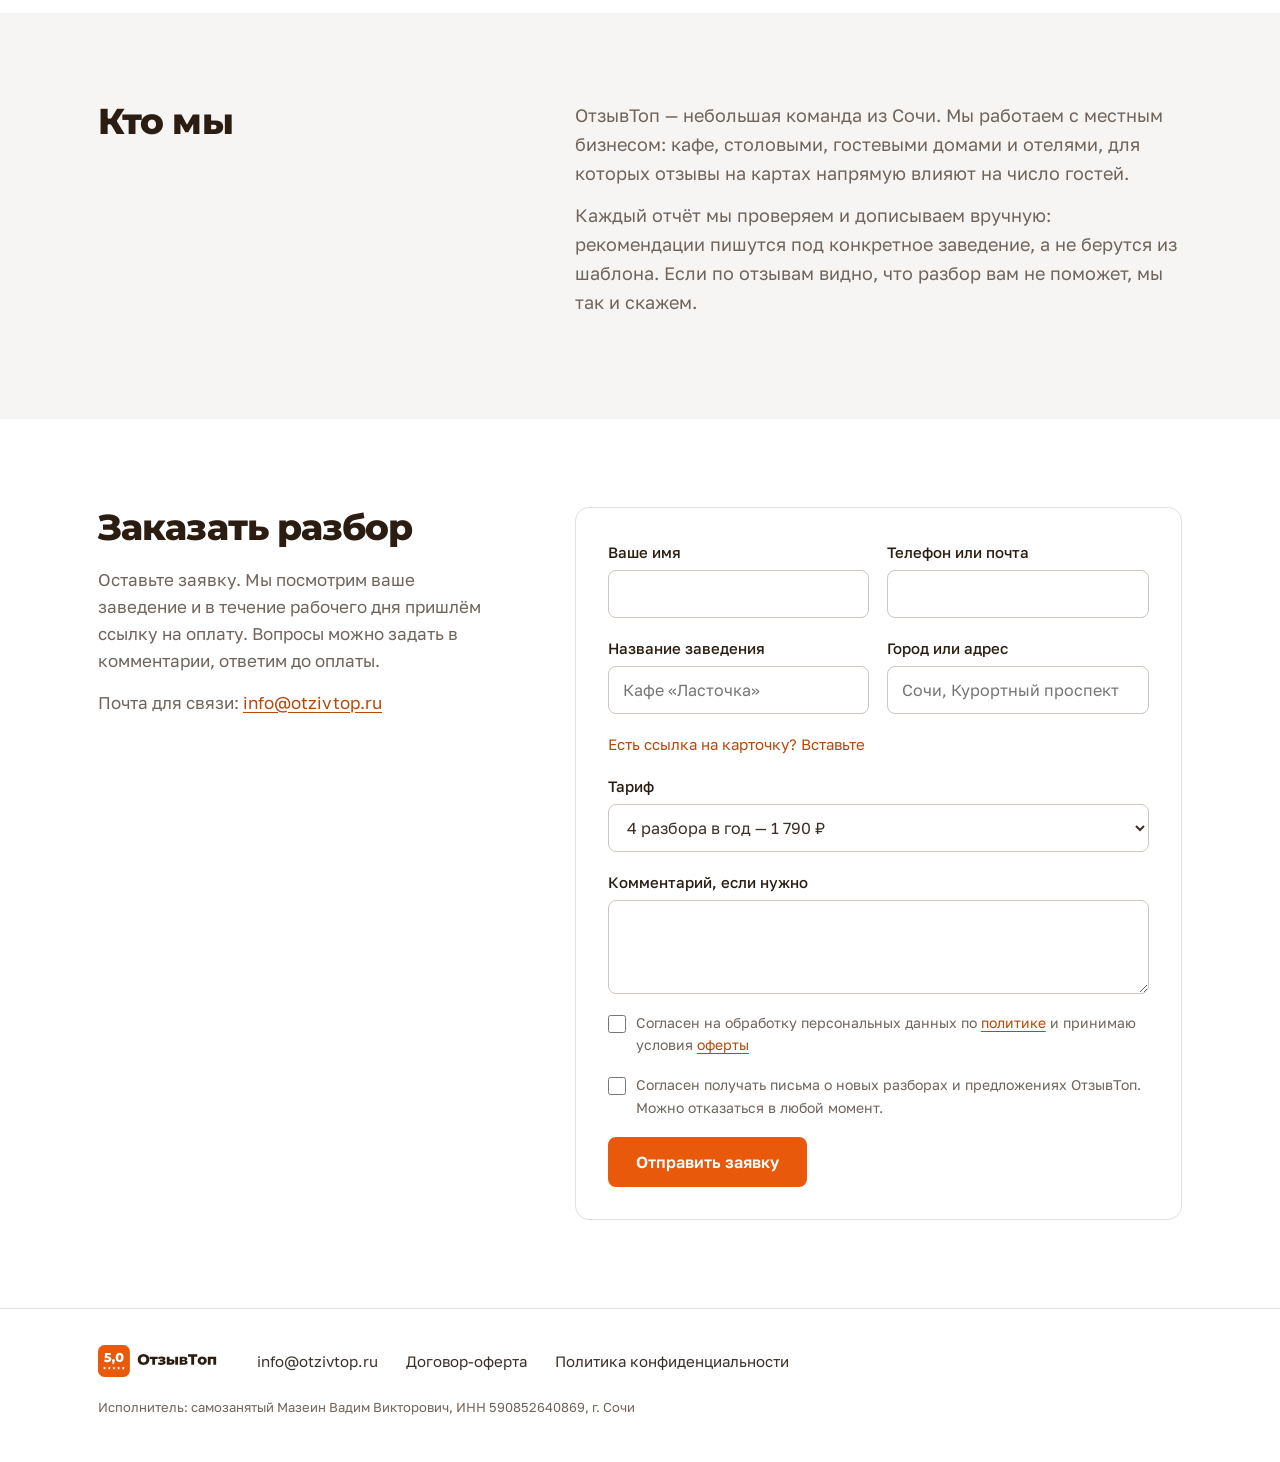
==== commit 3a667faf: "Форма: отдельное согласие на письма, политика обновлена Co-Authored-By: Claude Opus 5.5 <noreply@ant" ====
--- a/index.html
+++ b/index.html
@@ -259,6 +259,10 @@
       <label class="check">
         <input type="checkbox" name="agree" required>
         <span>Согласен на обработку персональных данных по <a href="privacy.html" target="_blank">политике</a> и принимаю условия <a href="oferta.html" target="_blank">оферты</a></span>
+      </label>
+      <label class="check">
+        <input type="checkbox" name="news" value="1">
+        <span>Согласен получать письма о новых разборах и предложениях ОтзывТоп. Можно отказаться в любой момент.</span>
       </label>
       <button type="submit" class="btn">Отправить заявку</button>
     </form>
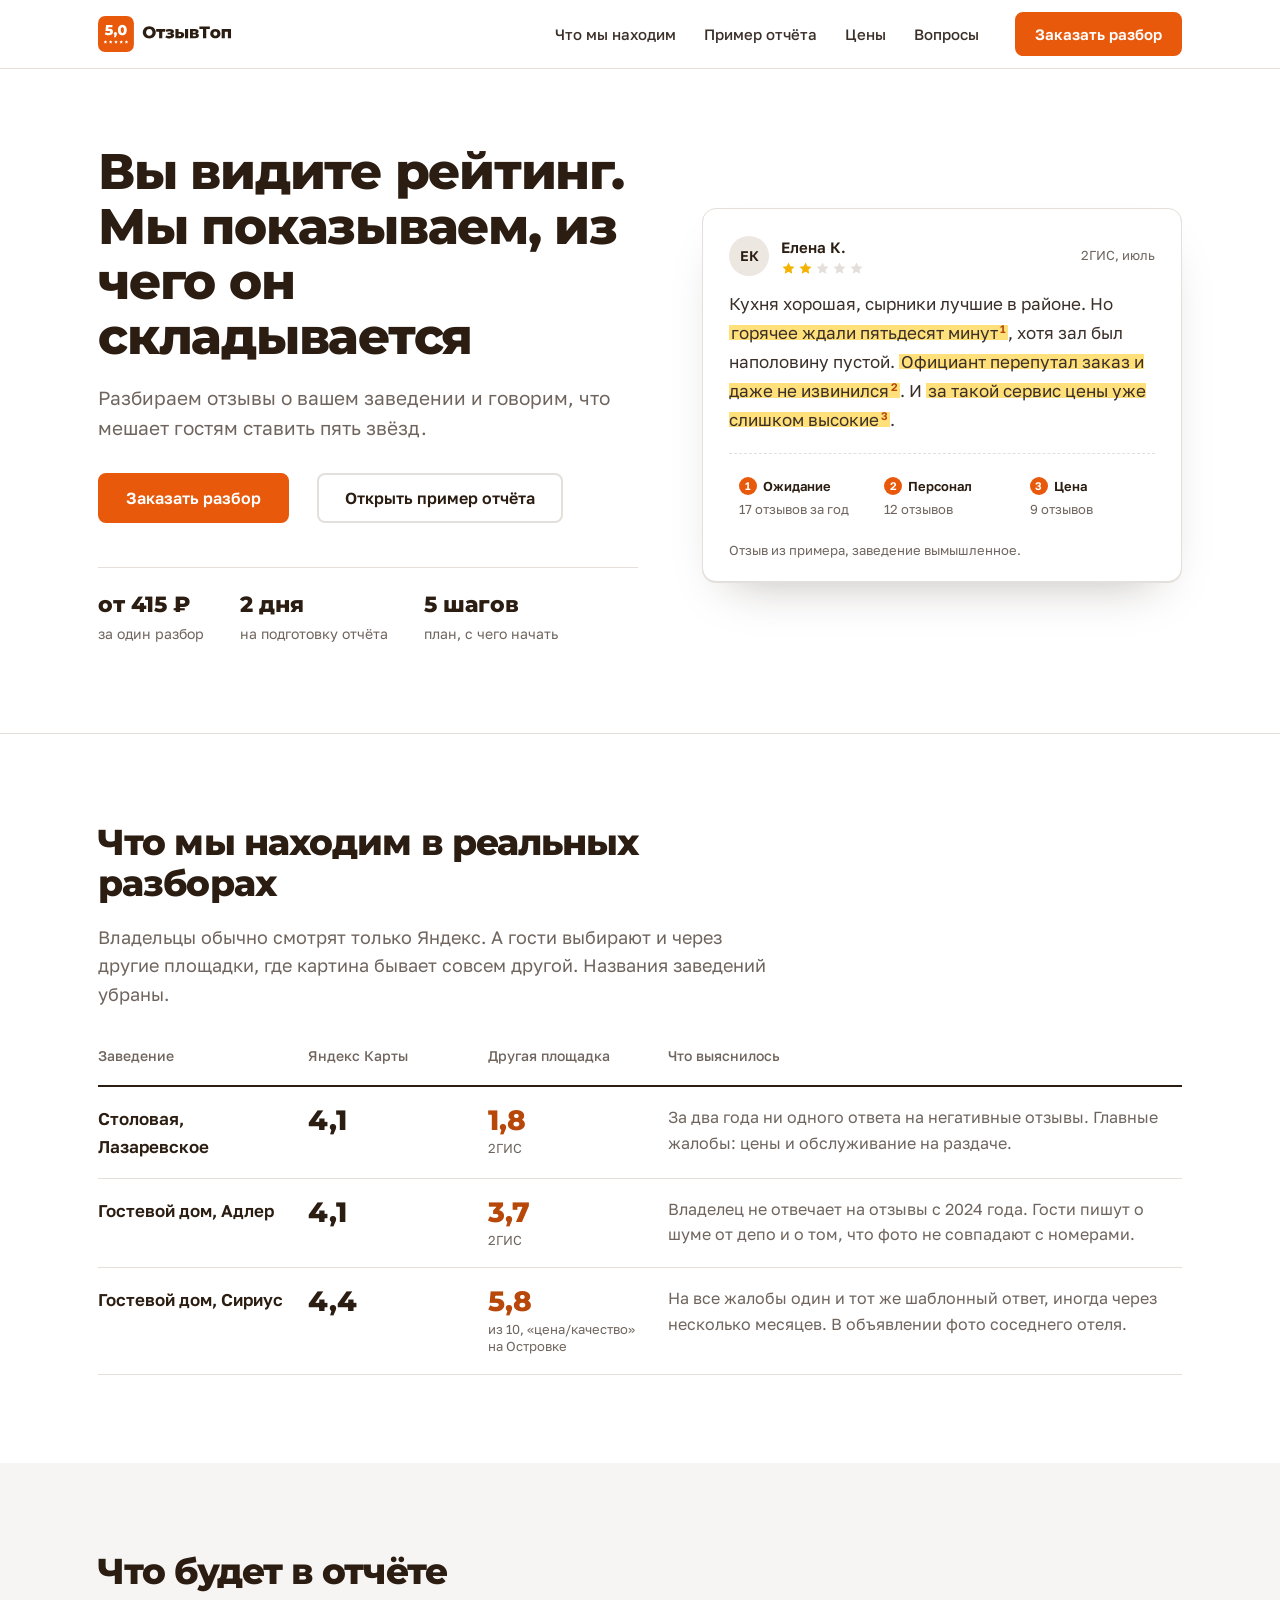
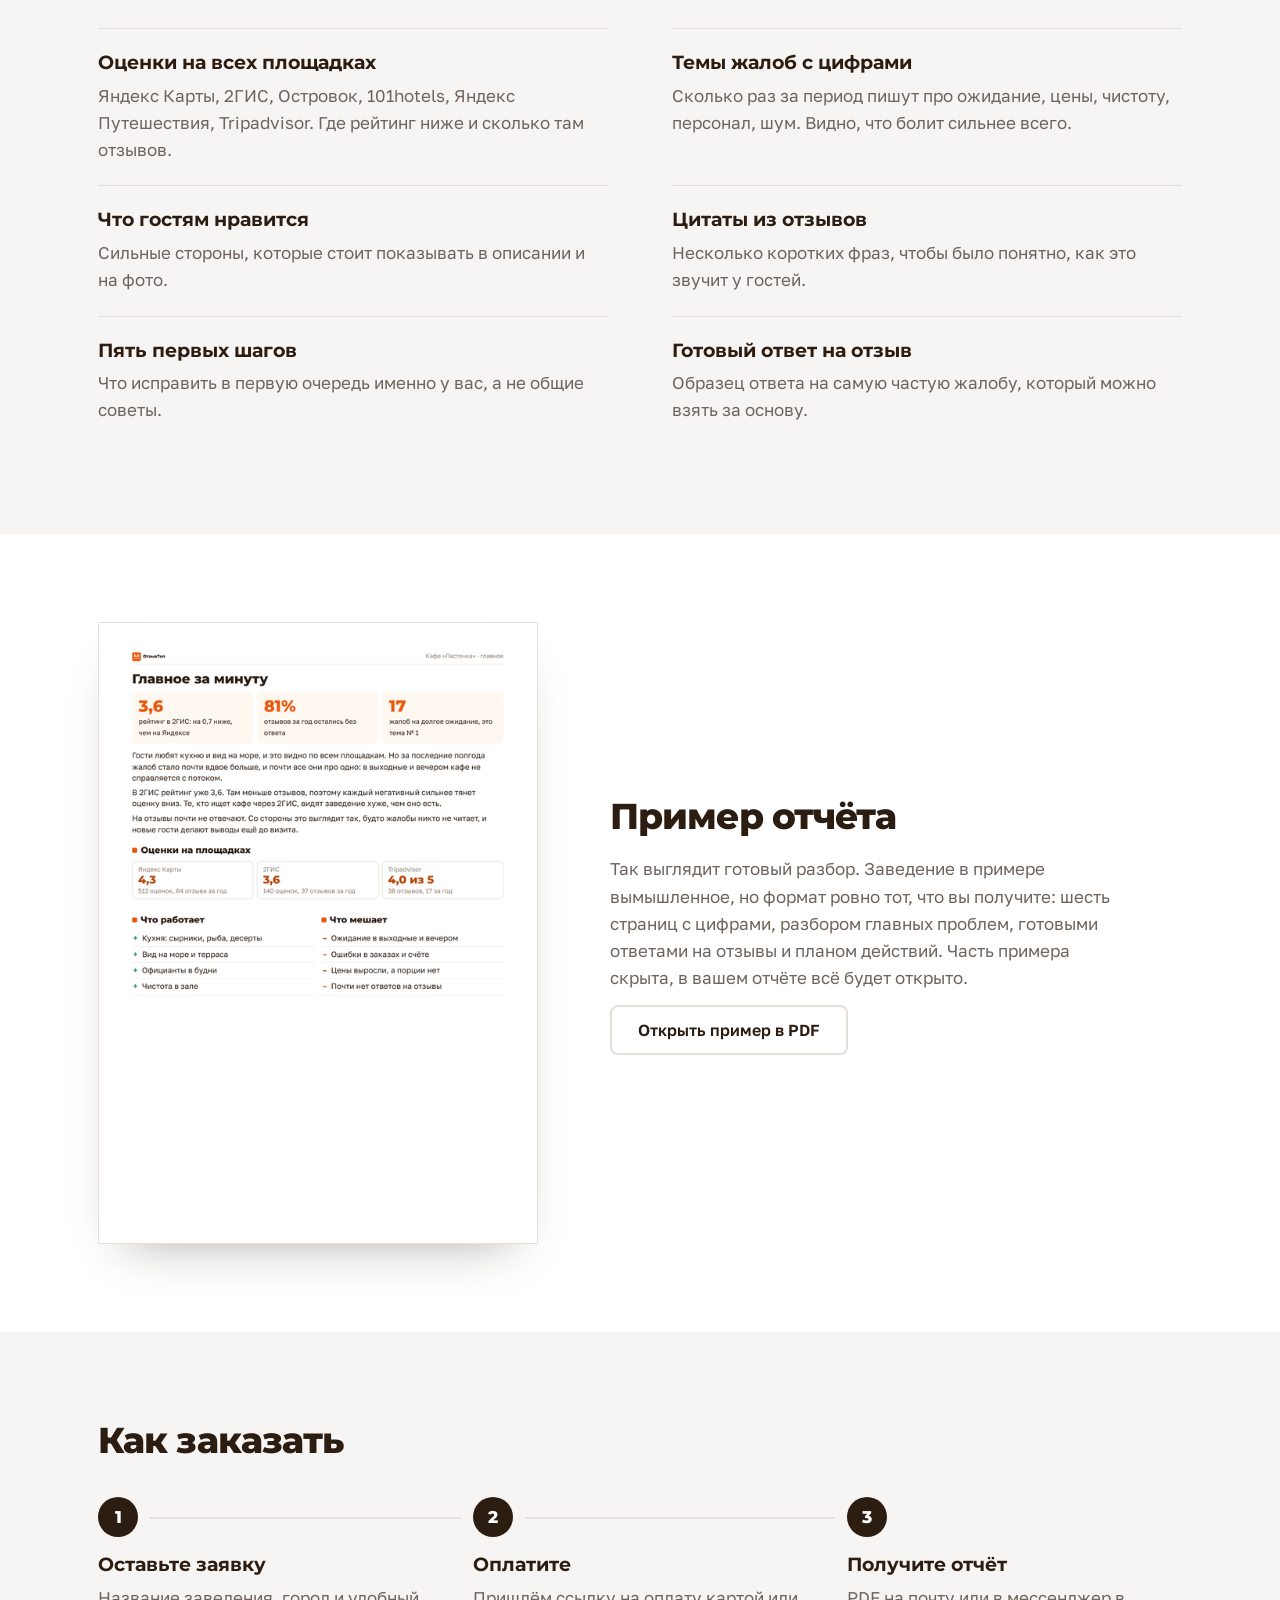
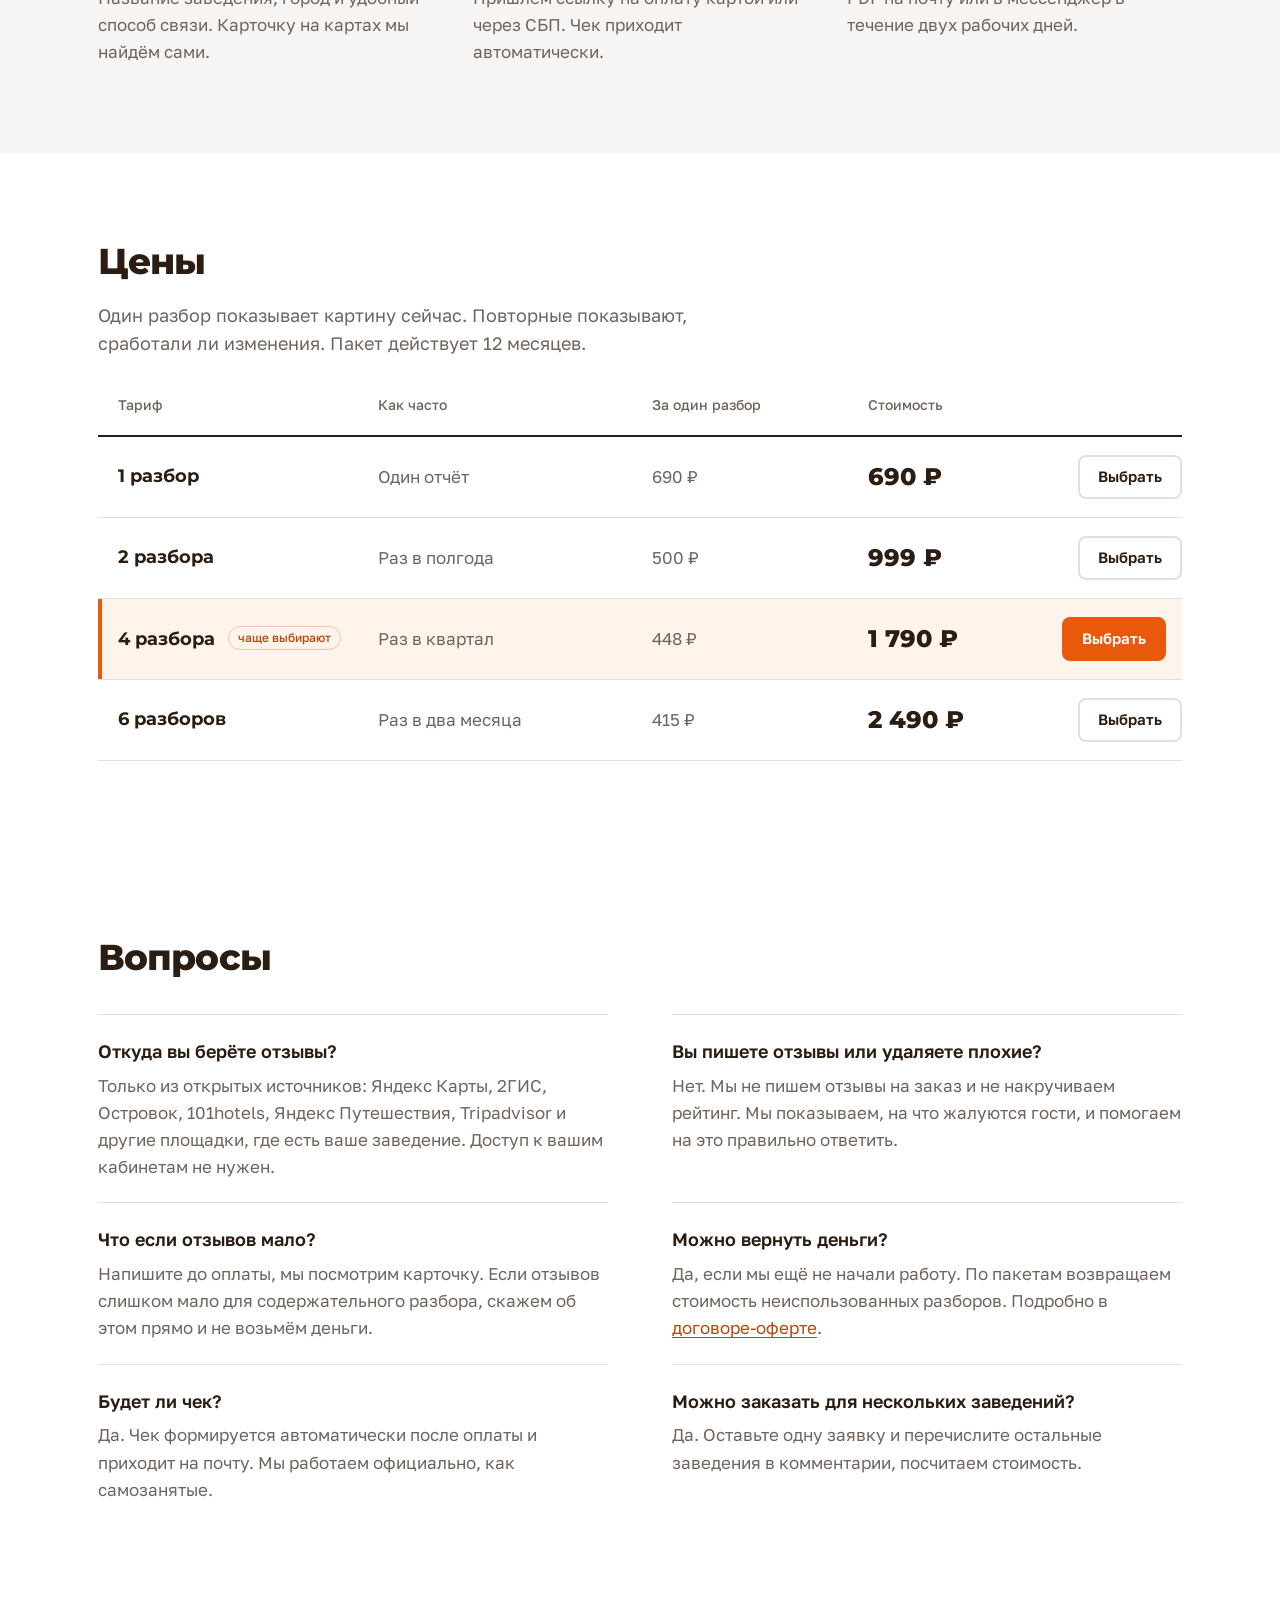
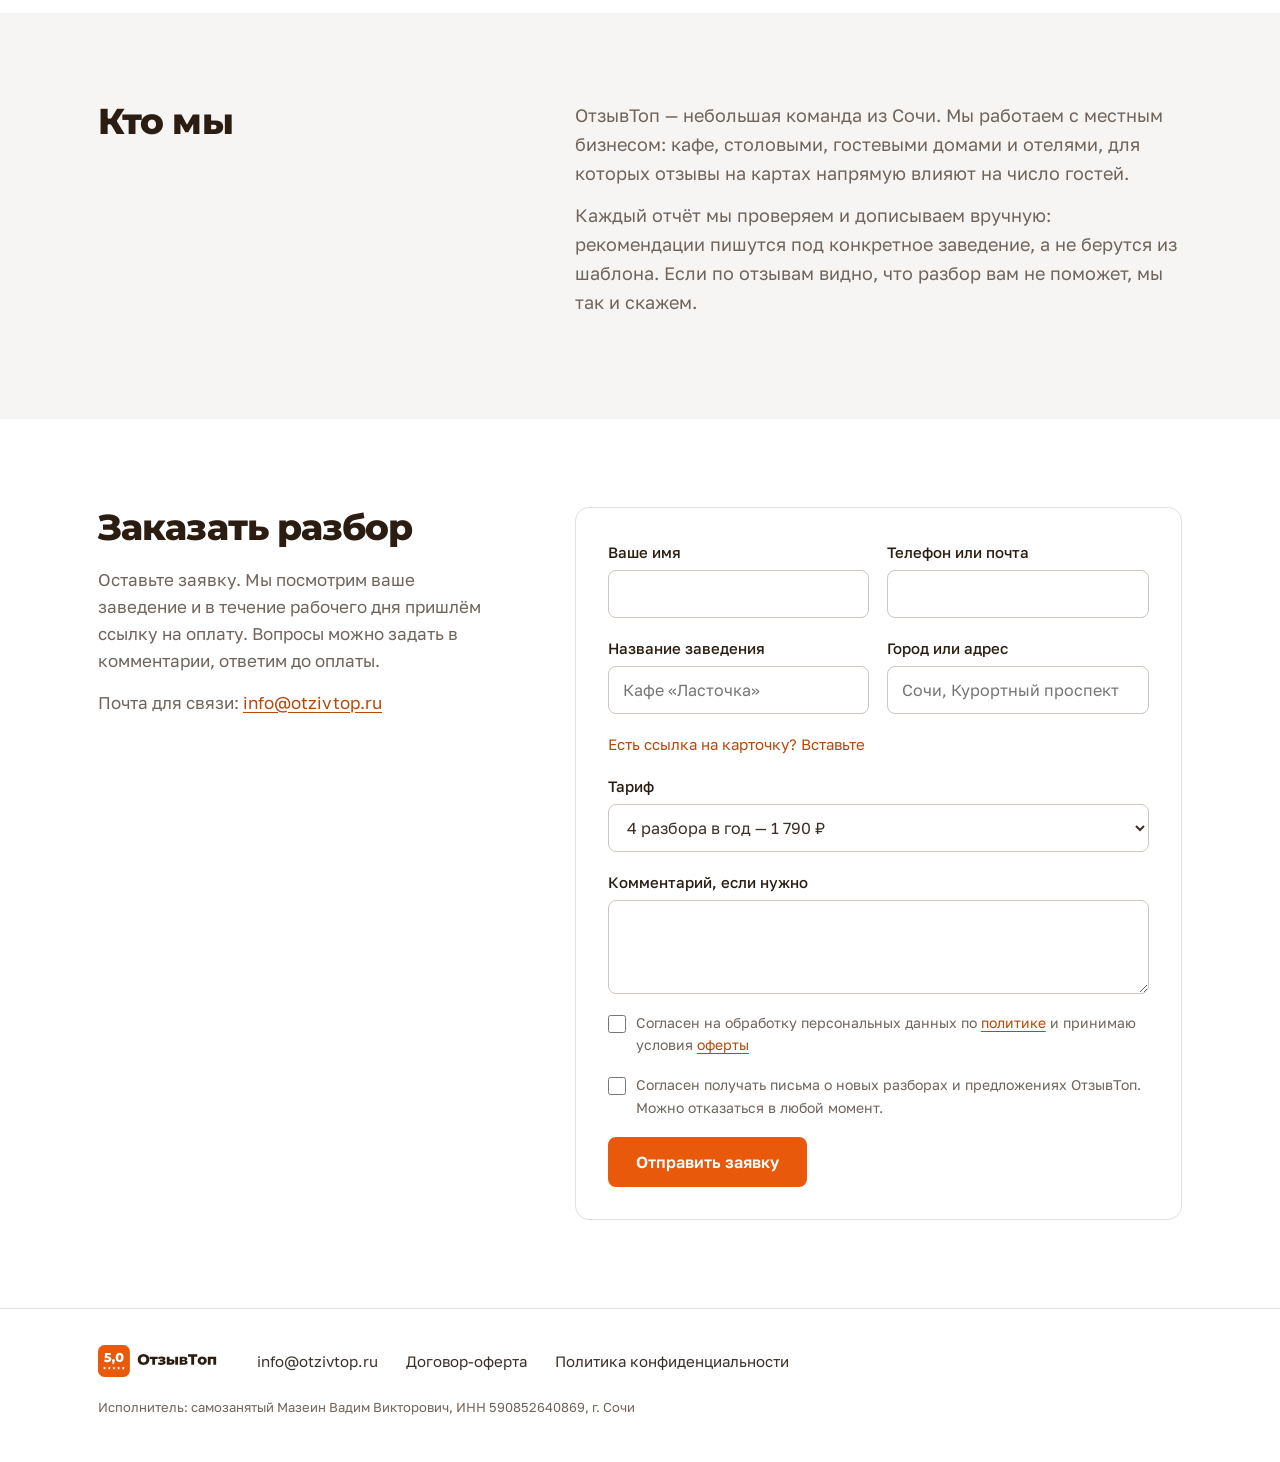
==== commit 81e98db6: "Цены: «Один отчёт» вместо «Один раз» Co-Authored-By: Claude Opus 5.5 <noreply@anthropic.com> Claude-" ====
--- a/index.html
+++ b/index.html
@@ -167,7 +167,7 @@
         </thead>
         <tbody>
           <tr>
-            <th scope="row">1 разбор</th><td>Один раз</td><td>690 ₽</td><td class="sum">690 ₽</td>
+            <th scope="row">1 разбор</th><td>Один отчёт</td><td>690 ₽</td><td class="sum">690 ₽</td>
             <td><a href="#zakaz" class="btn btn--ghost btn--sm" data-tariff="1 разбор — 690 ₽">Выбрать</a></td>
           </tr>
           <tr>
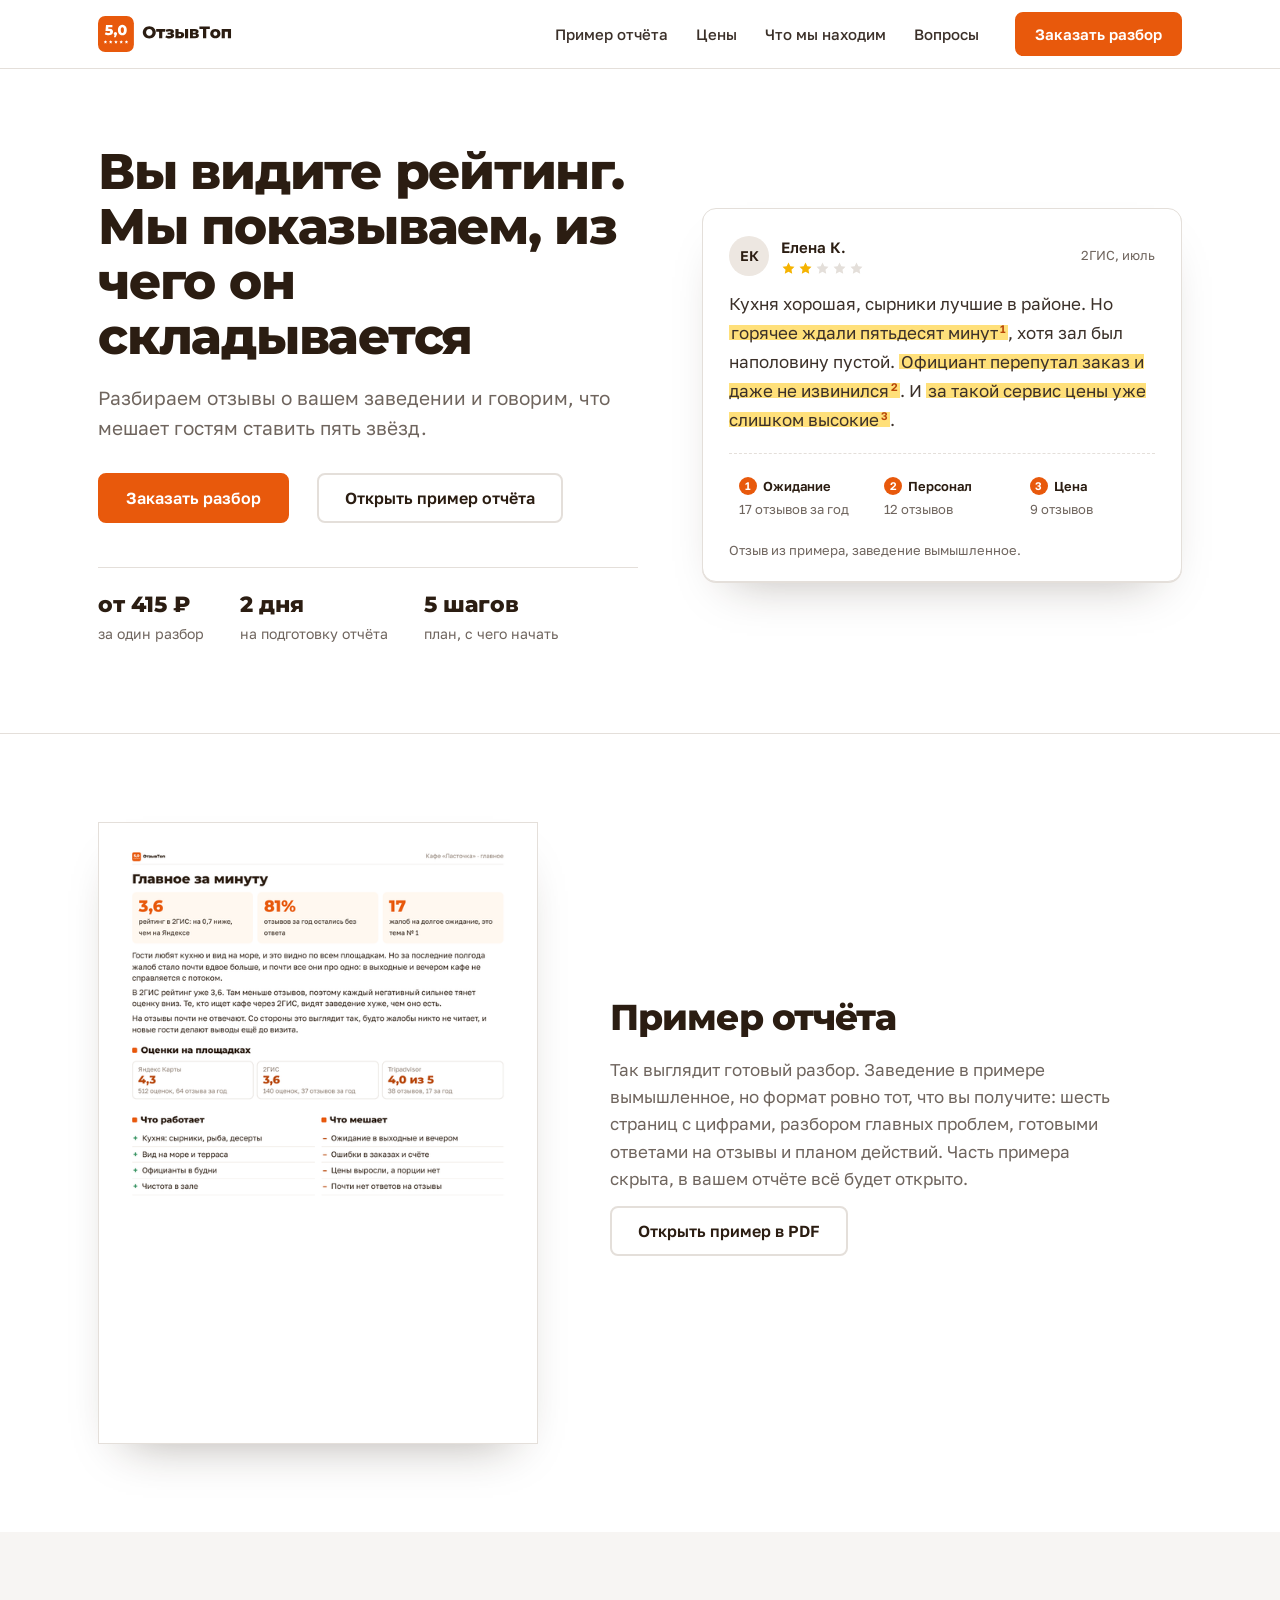
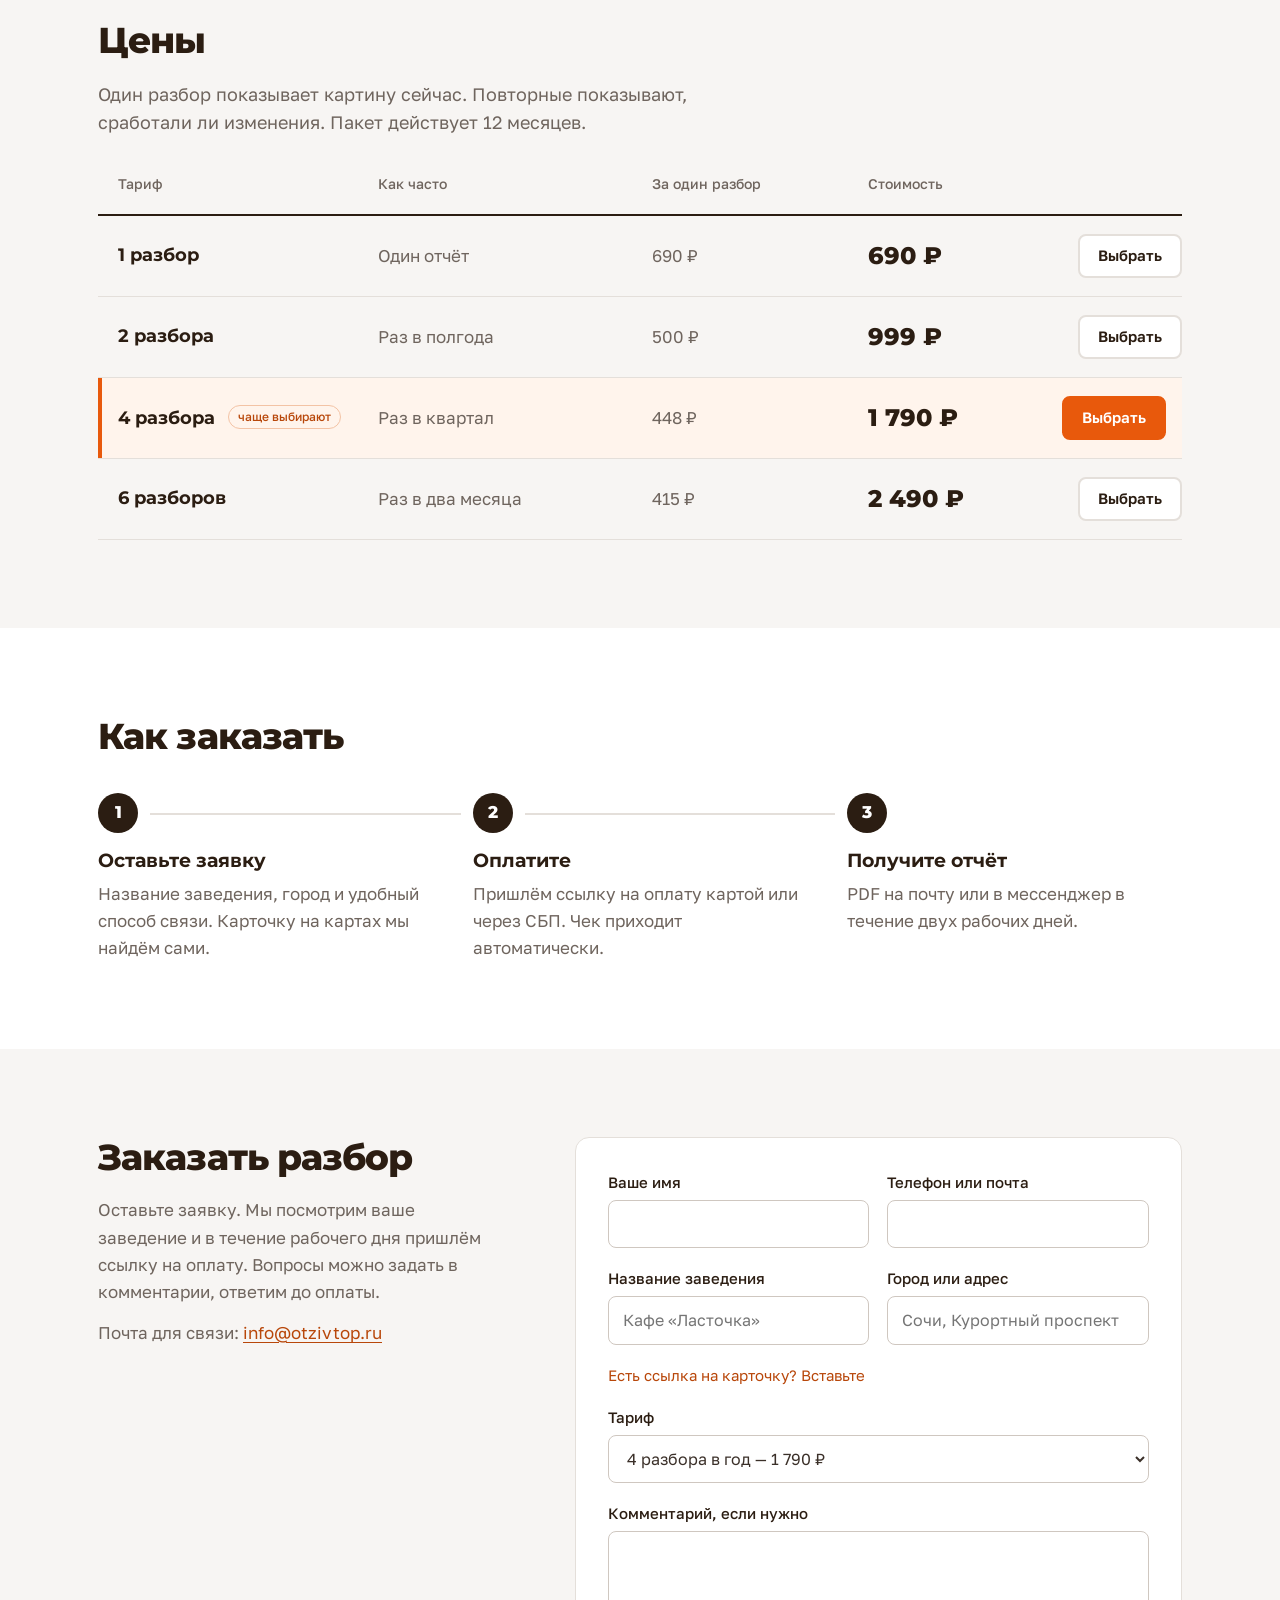
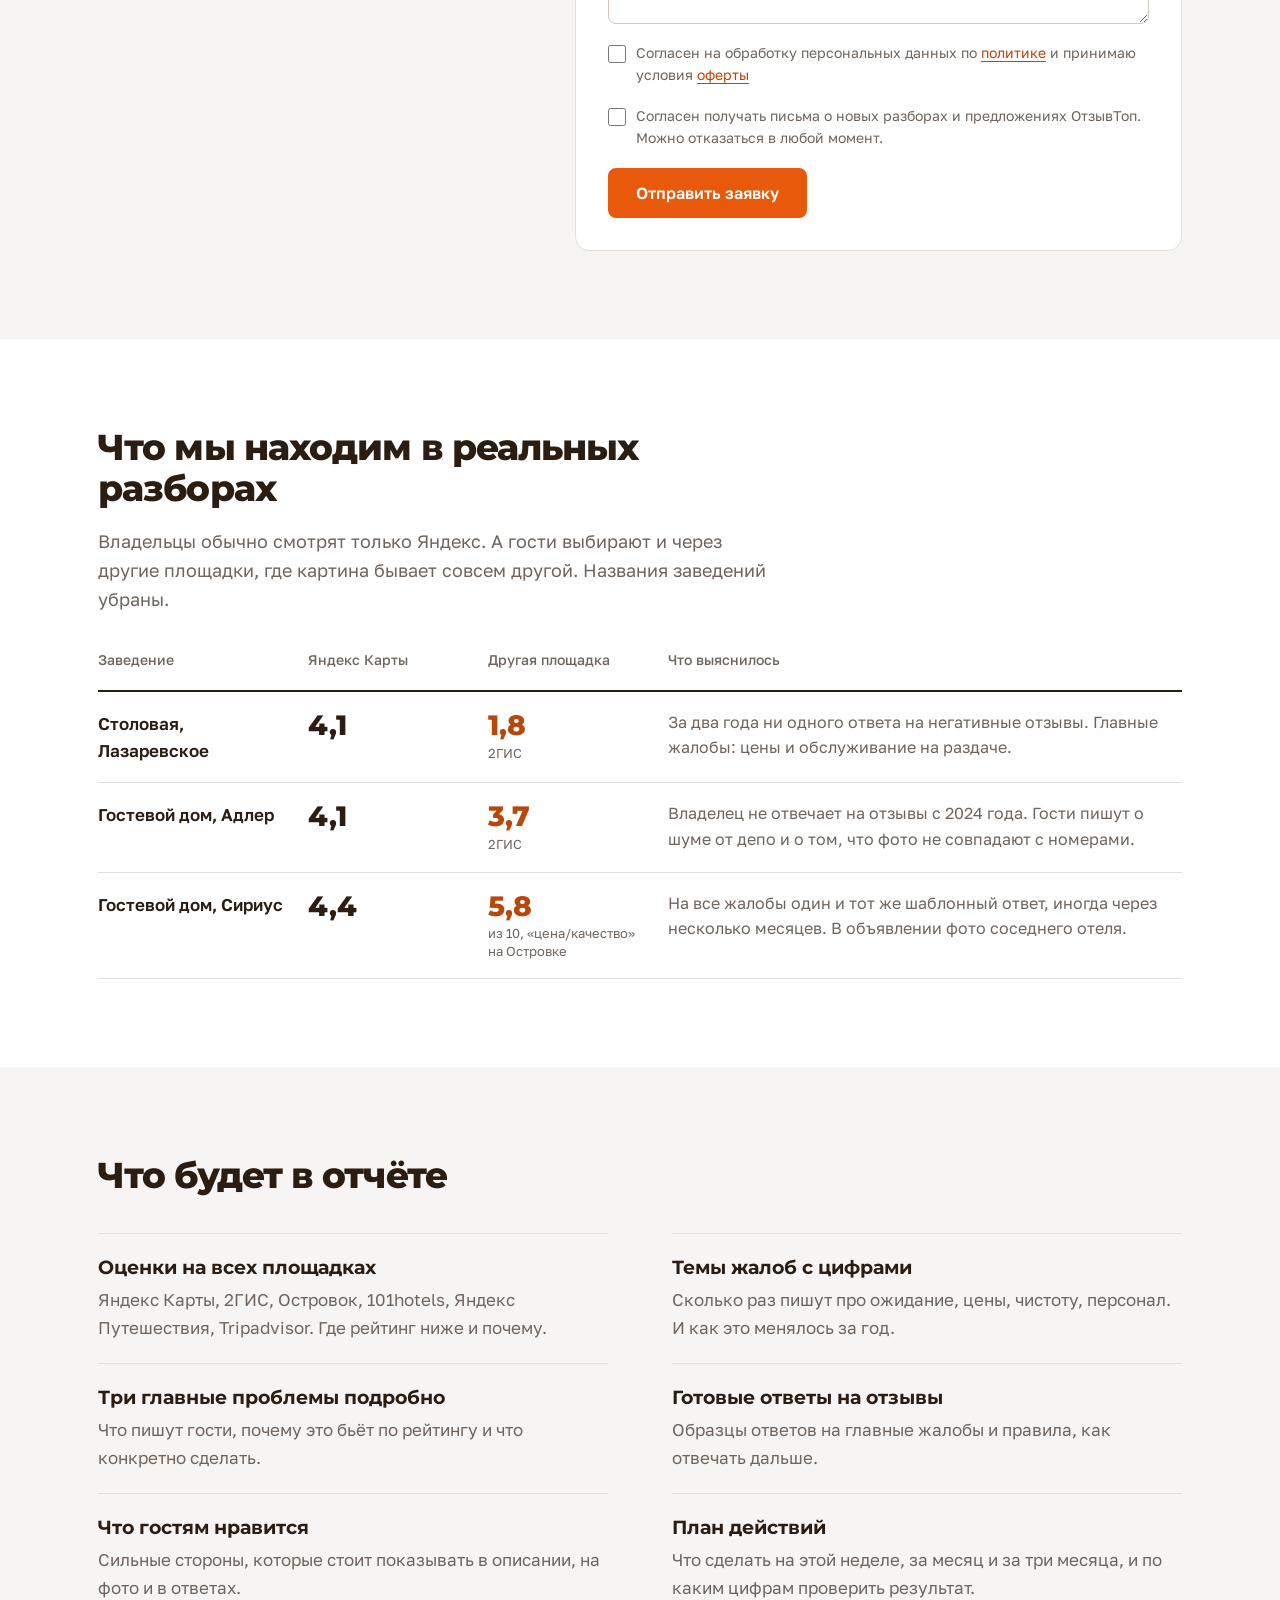
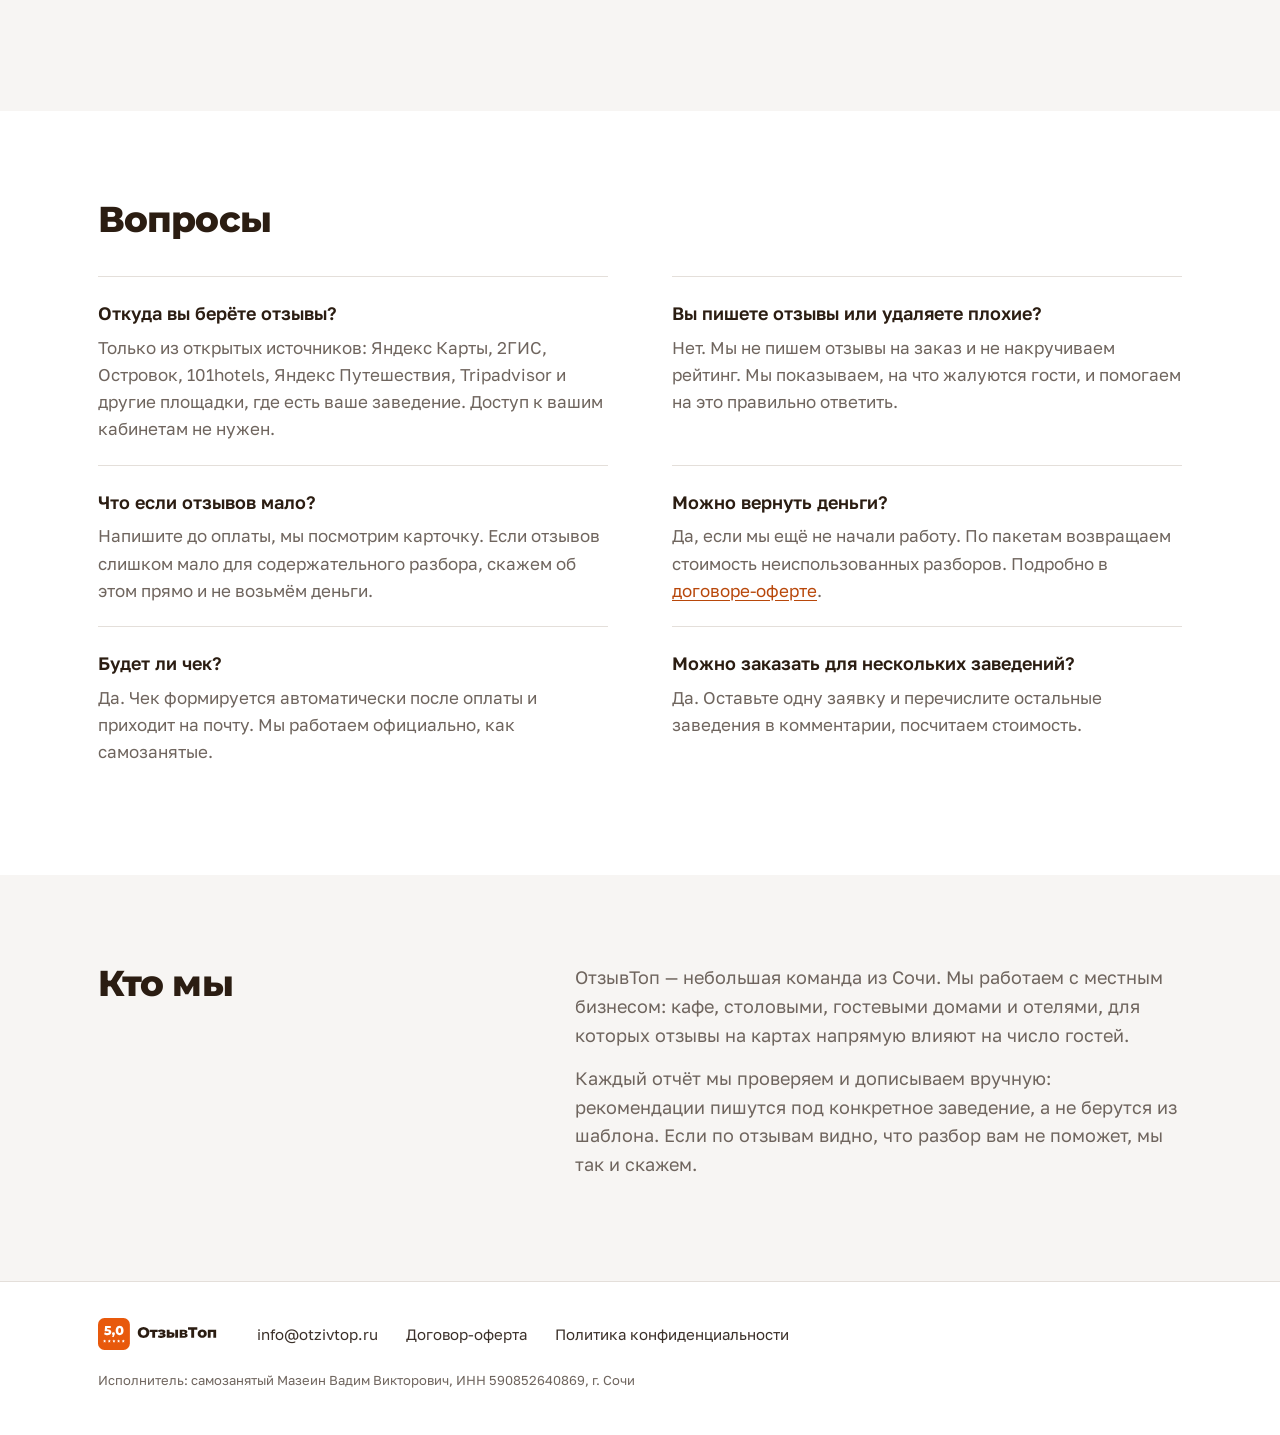
==== commit 76137782: "Цены и форма выше на странице, цены карточками на телефоне, обновлён состав отчёта Co-Authored-By: C" ====
--- a/index.html
+++ b/index.html
@@ -25,9 +25,9 @@
   <div class="wrap top__in">
     <a href="./" class="logo" aria-label="ОтзывТоп, на главную"><img src="img/logo.svg" alt="ОтзывТоп" width="150" height="40"></a>
     <nav class="nav" aria-label="Разделы">
-      <a href="#nahodki">Что мы находим</a>
       <a href="#primer">Пример отчёта</a>
       <a href="#ceny">Цены</a>
+      <a href="#nahodki">Что мы находим</a>
       <a href="#voprosy">Вопросы</a>
     </nav>
     <a href="#zakaz" class="btn btn--sm">Заказать разбор</a>
@@ -76,58 +76,6 @@
   </div>
 </section>
 
-<section class="block" id="nahodki">
-  <div class="wrap">
-    <div class="block__head">
-      <h2>Что мы находим в реальных разборах</h2>
-      <p>Владельцы обычно смотрят только Яндекс. А гости выбирают и через другие площадки, где картина бывает совсем другой. Названия заведений убраны.</p>
-    </div>
-    <div class="table-wrap">
-      <table class="finds">
-        <thead>
-          <tr><th scope="col">Заведение</th><th scope="col">Яндекс Карты</th><th scope="col">Другая площадка</th><th scope="col">Что выяснилось</th></tr>
-        </thead>
-        <tbody>
-          <tr>
-            <td>Столовая, Лазаревское</td>
-            <td class="num">4,1</td>
-            <td class="num num--bad">1,8 <small>2ГИС</small></td>
-            <td>За два года ни одного ответа на негативные отзывы. Главные жалобы: цены и обслуживание на раздаче.</td>
-          </tr>
-          <tr>
-            <td>Гостевой дом, Адлер</td>
-            <td class="num">4,1</td>
-            <td class="num num--bad">3,7 <small>2ГИС</small></td>
-            <td>Владелец не отвечает на отзывы с 2024 года. Гости пишут о шуме от депо и о том, что фото не совпадают с номерами.</td>
-          </tr>
-          <tr>
-            <td>Гостевой дом, Сириус</td>
-            <td class="num">4,4</td>
-            <td class="num num--bad">5,8 <small>из 10, «цена/качество» на Островке</small></td>
-            <td>На все жалобы один и тот же шаблонный ответ, иногда через несколько месяцев. В объявлении фото соседнего отеля.</td>
-          </tr>
-        </tbody>
-      </table>
-    </div>
-  </div>
-</section>
-
-<section class="block block--tint">
-  <div class="wrap">
-    <div class="block__head">
-      <h2>Что будет в отчёте</h2>
-    </div>
-    <dl class="contents">
-      <div><dt>Оценки на всех площадках</dt><dd>Яндекс Карты, 2ГИС, Островок, 101hotels, Яндекс Путешествия, Tripadvisor. Где рейтинг ниже и сколько там отзывов.</dd></div>
-      <div><dt>Темы жалоб с цифрами</dt><dd>Сколько раз за период пишут про ожидание, цены, чистоту, персонал, шум. Видно, что болит сильнее всего.</dd></div>
-      <div><dt>Что гостям нравится</dt><dd>Сильные стороны, которые стоит показывать в описании и на фото.</dd></div>
-      <div><dt>Цитаты из отзывов</dt><dd>Несколько коротких фраз, чтобы было понятно, как это звучит у гостей.</dd></div>
-      <div><dt>Пять первых шагов</dt><dd>Что исправить в первую очередь именно у вас, а не общие советы.</dd></div>
-      <div><dt>Готовый ответ на отзыв</dt><dd>Образец ответа на самую частую жалобу, который можно взять за основу.</dd></div>
-    </dl>
-  </div>
-</section>
-
 <section class="block" id="primer">
   <div class="wrap primer">
     <a href="primer-razbora.pdf?v=3" class="primer__img" target="_blank" rel="noopener" aria-label="Открыть пример отчёта в PDF">
@@ -141,20 +89,7 @@
   </div>
 </section>
 
-<section class="block block--tint" id="kak">
-  <div class="wrap">
-    <div class="block__head">
-      <h2>Как заказать</h2>
-    </div>
-    <ol class="steps">
-      <li><b>Оставьте заявку</b><span>Название заведения, город и удобный способ связи. Карточку на картах мы найдём сами.</span></li>
-      <li><b>Оплатите</b><span>Пришлём ссылку на оплату картой или через СБП. Чек приходит автоматически.</span></li>
-      <li><b>Получите отчёт</b><span>PDF на почту или в мессенджер в течение двух рабочих дней.</span></li>
-    </ol>
-  </div>
-</section>
-
-<section class="block" id="ceny">
+<section class="block block--tint" id="ceny">
   <div class="wrap">
     <div class="block__head">
       <h2>Цены</h2>
@@ -188,33 +123,20 @@
   </div>
 </section>
 
-<section class="block" id="voprosy">
-  <div class="wrap">
-    <div class="block__head">
-      <h2>Вопросы</h2>
-    </div>
-    <dl class="faq">
-      <div><dt>Откуда вы берёте отзывы?</dt><dd>Только из открытых источников: Яндекс Карты, 2ГИС, Островок, 101hotels, Яндекс Путешествия, Tripadvisor и другие площадки, где есть ваше заведение. Доступ к вашим кабинетам не нужен.</dd></div>
-      <div><dt>Вы пишете отзывы или удаляете плохие?</dt><dd>Нет. Мы не пишем отзывы на заказ и не накручиваем рейтинг. Мы показываем, на что жалуются гости, и помогаем на это правильно ответить.</dd></div>
-      <div><dt>Что если отзывов мало?</dt><dd>Напишите до оплаты, мы посмотрим карточку. Если отзывов слишком мало для содержательного разбора, скажем об этом прямо и не возьмём деньги.</dd></div>
-      <div><dt>Можно вернуть деньги?</dt><dd>Да, если мы ещё не начали работу. По пакетам возвращаем стоимость неиспользованных разборов. Подробно в <a href="oferta.html">договоре-оферте</a>.</dd></div>
-      <div><dt>Будет ли чек?</dt><dd>Да. Чек формируется автоматически после оплаты и приходит на почту. Мы работаем официально, как самозанятые.</dd></div>
-      <div><dt>Можно заказать для нескольких заведений?</dt><dd>Да. Оставьте одну заявку и перечислите остальные заведения в комментарии, посчитаем стоимость.</dd></div>
-    </dl>
-  </div>
-</section>
-
-<section class="block block--tint" id="kto">
-  <div class="wrap about">
-    <h2>Кто мы</h2>
-    <div class="about__text">
-      <p>ОтзывТоп — небольшая команда из Сочи. Мы работаем с местным бизнесом: кафе, столовыми, гостевыми домами и отелями, для которых отзывы на картах напрямую влияют на число гостей.</p>
-      <p>Каждый отчёт мы проверяем и дописываем вручную: рекомендации пишутся под конкретное заведение, а не берутся из шаблона. Если по отзывам видно, что разбор вам не поможет, мы так и скажем.</p>
-    </div>
-  </div>
-</section>
-
-<section class="block" id="zakaz">
+<section class="block" id="kak">
+  <div class="wrap">
+    <div class="block__head">
+      <h2>Как заказать</h2>
+    </div>
+    <ol class="steps">
+      <li><b>Оставьте заявку</b><span>Название заведения, город и удобный способ связи. Карточку на картах мы найдём сами.</span></li>
+      <li><b>Оплатите</b><span>Пришлём ссылку на оплату картой или через СБП. Чек приходит автоматически.</span></li>
+      <li><b>Получите отчёт</b><span>PDF на почту или в мессенджер в течение двух рабочих дней.</span></li>
+    </ol>
+  </div>
+</section>
+
+<section class="block block--tint" id="zakaz">
   <div class="wrap order">
     <div class="order__text">
       <h2>Заказать разбор</h2>
@@ -269,6 +191,84 @@
   </div>
 </section>
 
+<section class="block" id="nahodki">
+  <div class="wrap">
+    <div class="block__head">
+      <h2>Что мы находим в реальных разборах</h2>
+      <p>Владельцы обычно смотрят только Яндекс. А гости выбирают и через другие площадки, где картина бывает совсем другой. Названия заведений убраны.</p>
+    </div>
+    <div class="table-wrap">
+      <table class="finds">
+        <thead>
+          <tr><th scope="col">Заведение</th><th scope="col">Яндекс Карты</th><th scope="col">Другая площадка</th><th scope="col">Что выяснилось</th></tr>
+        </thead>
+        <tbody>
+          <tr>
+            <td>Столовая, Лазаревское</td>
+            <td class="num">4,1</td>
+            <td class="num num--bad">1,8 <small>2ГИС</small></td>
+            <td>За два года ни одного ответа на негативные отзывы. Главные жалобы: цены и обслуживание на раздаче.</td>
+          </tr>
+          <tr>
+            <td>Гостевой дом, Адлер</td>
+            <td class="num">4,1</td>
+            <td class="num num--bad">3,7 <small>2ГИС</small></td>
+            <td>Владелец не отвечает на отзывы с 2024 года. Гости пишут о шуме от депо и о том, что фото не совпадают с номерами.</td>
+          </tr>
+          <tr>
+            <td>Гостевой дом, Сириус</td>
+            <td class="num">4,4</td>
+            <td class="num num--bad">5,8 <small>из 10, «цена/качество» на Островке</small></td>
+            <td>На все жалобы один и тот же шаблонный ответ, иногда через несколько месяцев. В объявлении фото соседнего отеля.</td>
+          </tr>
+        </tbody>
+      </table>
+    </div>
+  </div>
+</section>
+
+<section class="block block--tint" id="otchet">
+  <div class="wrap">
+    <div class="block__head">
+      <h2>Что будет в отчёте</h2>
+    </div>
+    <dl class="contents">
+      <div><dt>Оценки на всех площадках</dt><dd>Яндекс Карты, 2ГИС, Островок, 101hotels, Яндекс Путешествия, Tripadvisor. Где рейтинг ниже и почему.</dd></div>
+      <div><dt>Темы жалоб с цифрами</dt><dd>Сколько раз пишут про ожидание, цены, чистоту, персонал. И как это менялось за год.</dd></div>
+      <div><dt>Три главные проблемы подробно</dt><dd>Что пишут гости, почему это бьёт по рейтингу и что конкретно сделать.</dd></div>
+      <div><dt>Готовые ответы на отзывы</dt><dd>Образцы ответов на главные жалобы и правила, как отвечать дальше.</dd></div>
+      <div><dt>Что гостям нравится</dt><dd>Сильные стороны, которые стоит показывать в описании, на фото и в ответах.</dd></div>
+      <div><dt>План действий</dt><dd>Что сделать на этой неделе, за месяц и за три месяца, и по каким цифрам проверить результат.</dd></div>
+    </dl>
+  </div>
+</section>
+
+<section class="block" id="voprosy">
+  <div class="wrap">
+    <div class="block__head">
+      <h2>Вопросы</h2>
+    </div>
+    <dl class="faq">
+      <div><dt>Откуда вы берёте отзывы?</dt><dd>Только из открытых источников: Яндекс Карты, 2ГИС, Островок, 101hotels, Яндекс Путешествия, Tripadvisor и другие площадки, где есть ваше заведение. Доступ к вашим кабинетам не нужен.</dd></div>
+      <div><dt>Вы пишете отзывы или удаляете плохие?</dt><dd>Нет. Мы не пишем отзывы на заказ и не накручиваем рейтинг. Мы показываем, на что жалуются гости, и помогаем на это правильно ответить.</dd></div>
+      <div><dt>Что если отзывов мало?</dt><dd>Напишите до оплаты, мы посмотрим карточку. Если отзывов слишком мало для содержательного разбора, скажем об этом прямо и не возьмём деньги.</dd></div>
+      <div><dt>Можно вернуть деньги?</dt><dd>Да, если мы ещё не начали работу. По пакетам возвращаем стоимость неиспользованных разборов. Подробно в <a href="oferta.html">договоре-оферте</a>.</dd></div>
+      <div><dt>Будет ли чек?</dt><dd>Да. Чек формируется автоматически после оплаты и приходит на почту. Мы работаем официально, как самозанятые.</dd></div>
+      <div><dt>Можно заказать для нескольких заведений?</dt><dd>Да. Оставьте одну заявку и перечислите остальные заведения в комментарии, посчитаем стоимость.</dd></div>
+    </dl>
+  </div>
+</section>
+
+<section class="block block--tint" id="kto">
+  <div class="wrap about">
+    <h2>Кто мы</h2>
+    <div class="about__text">
+      <p>ОтзывТоп — небольшая команда из Сочи. Мы работаем с местным бизнесом: кафе, столовыми, гостевыми домами и отелями, для которых отзывы на картах напрямую влияют на число гостей.</p>
+      <p>Каждый отчёт мы проверяем и дописываем вручную: рекомендации пишутся под конкретное заведение, а не берутся из шаблона. Если по отзывам видно, что разбор вам не поможет, мы так и скажем.</p>
+    </div>
+  </div>
+</section>
+
 </main>
 
 <footer class="foot">
--- a/style.css
+++ b/style.css
@@ -203,3 +203,20 @@
   .finds td.num--bad::before{content:"Другая площадка"}
 }
 @media (max-width:600px){.facts{gap:16px 18px}.facts dt{font-size:19px}.facts dd{font-size:13px}}
+/* Цены на телефоне: карточки вместо широкой таблицы */
+@media (max-width:640px){
+  .prices{min-width:0}
+  .prices thead{display:none}
+  .prices,.prices tbody{display:block}
+  .prices tr{display:grid;grid-template-columns:1fr auto;grid-template-areas:"name sum" "freq btn" "unit btn";column-gap:14px;row-gap:2px;padding:16px 16px;border-bottom:1px solid var(--line)}
+  .prices tr.is-main{background:#FFF4EC;box-shadow:inset 4px 0 0 var(--orange)}
+  .prices th,.prices td,.prices tr.is-main th,.prices tr.is-main td{display:block;padding:0;border:0;background:none;box-shadow:none;width:auto}
+  .prices th[scope=row]{grid-area:name;font-size:17px;width:auto}
+  .prices td:nth-of-type(1){grid-area:freq;font-size:14px;margin-top:4px}
+  .prices td:nth-of-type(2){grid-area:unit;font-size:14px}
+  .prices td:nth-of-type(2)::after{content:" за разбор"}
+  .prices .sum{grid-area:sum;font-size:21px;text-align:right}
+  .prices td:last-child,.prices tr.is-main td:last-child{grid-area:btn;align-self:end;text-align:right;padding:0}
+  .prices tbody th[scope=row],.prices tr.is-main th[scope=row]{padding:0}
+  .prices .badge{display:block;width:max-content;margin:6px 0 2px;padding:5px 9px;border-radius:20px}
+}
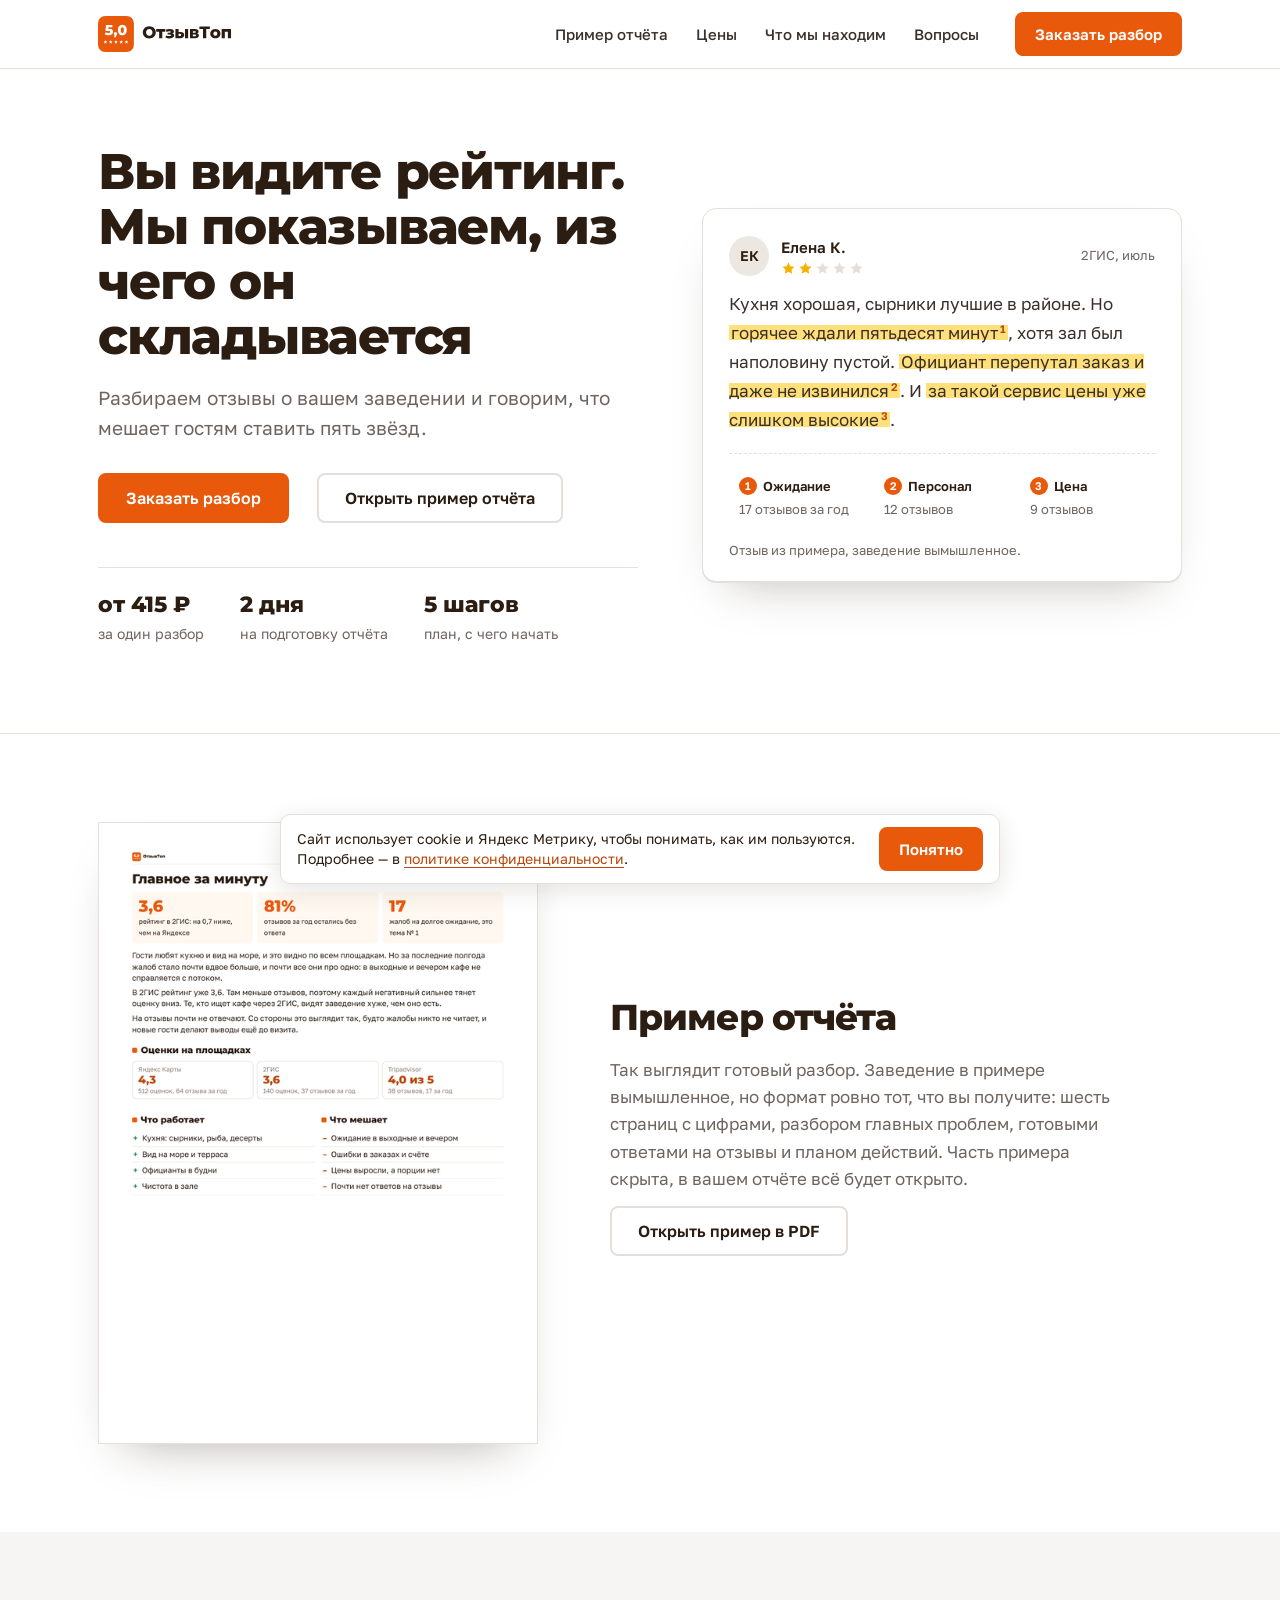
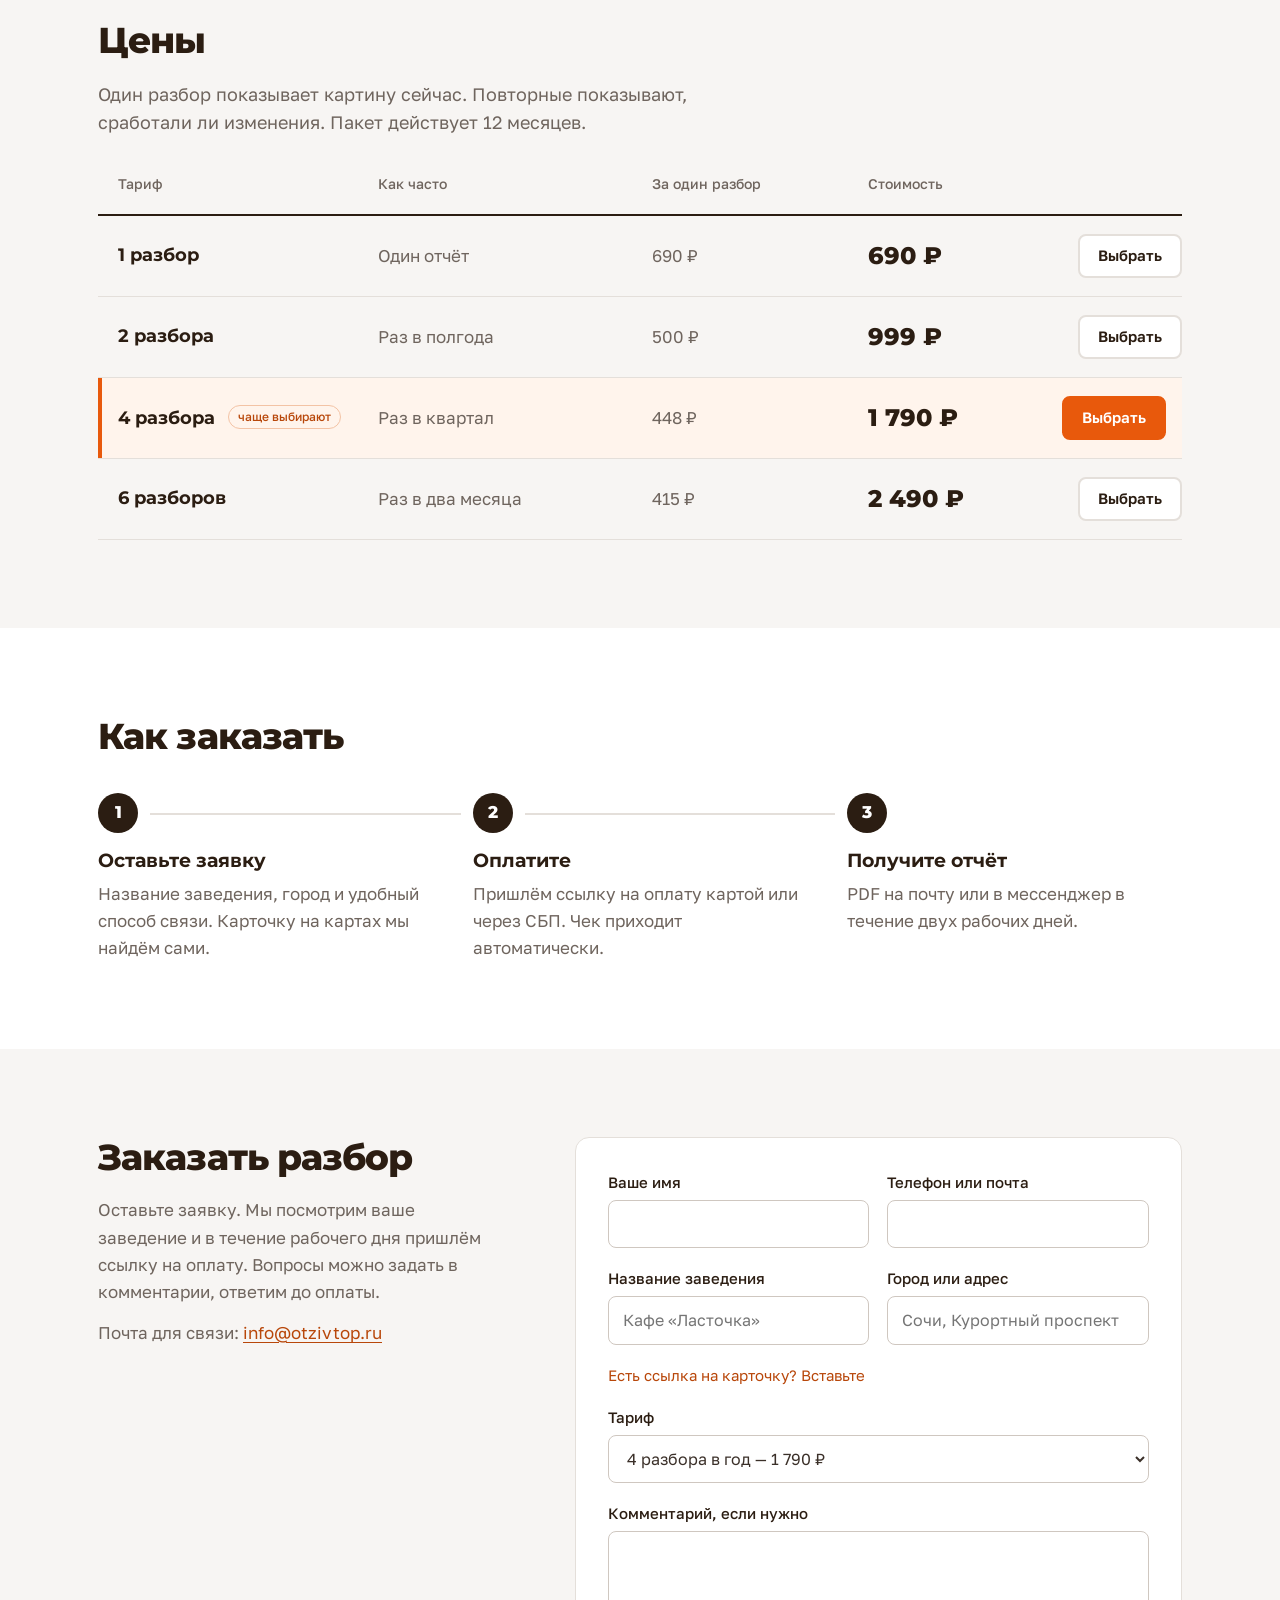
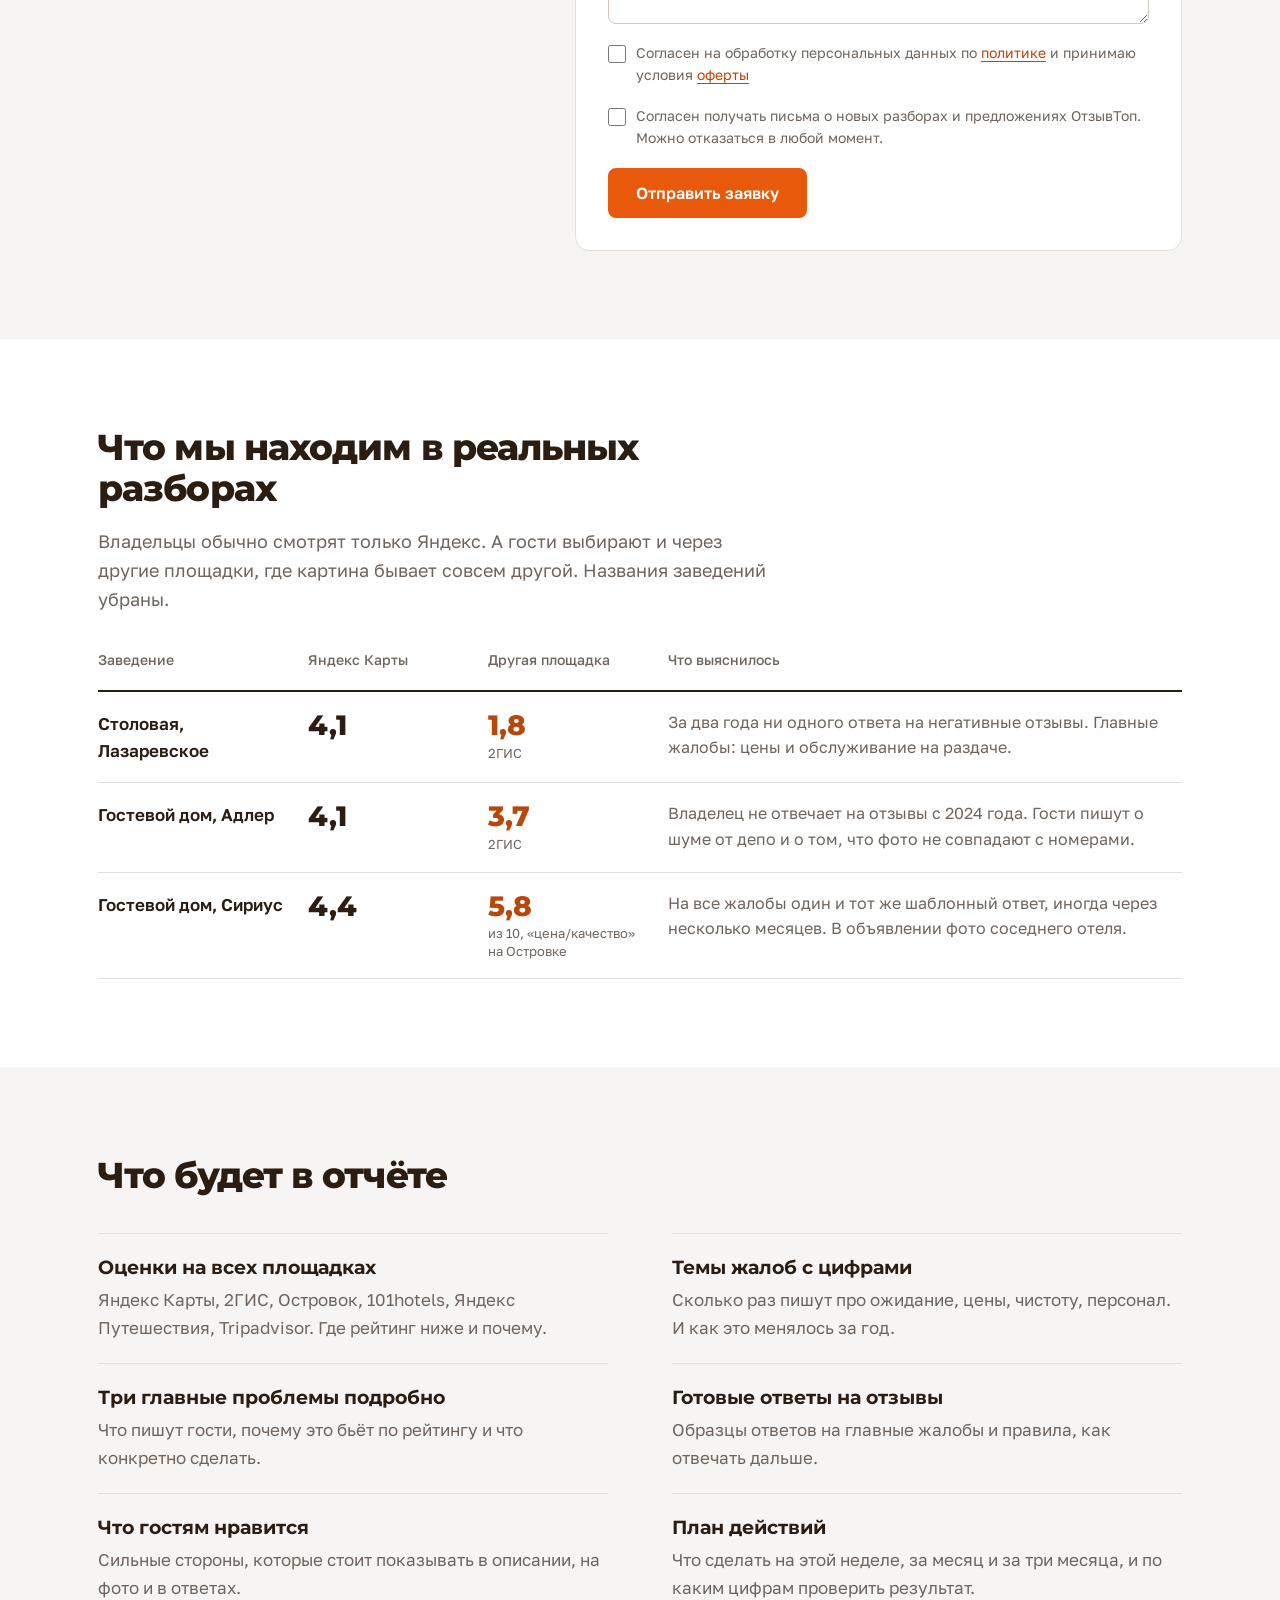
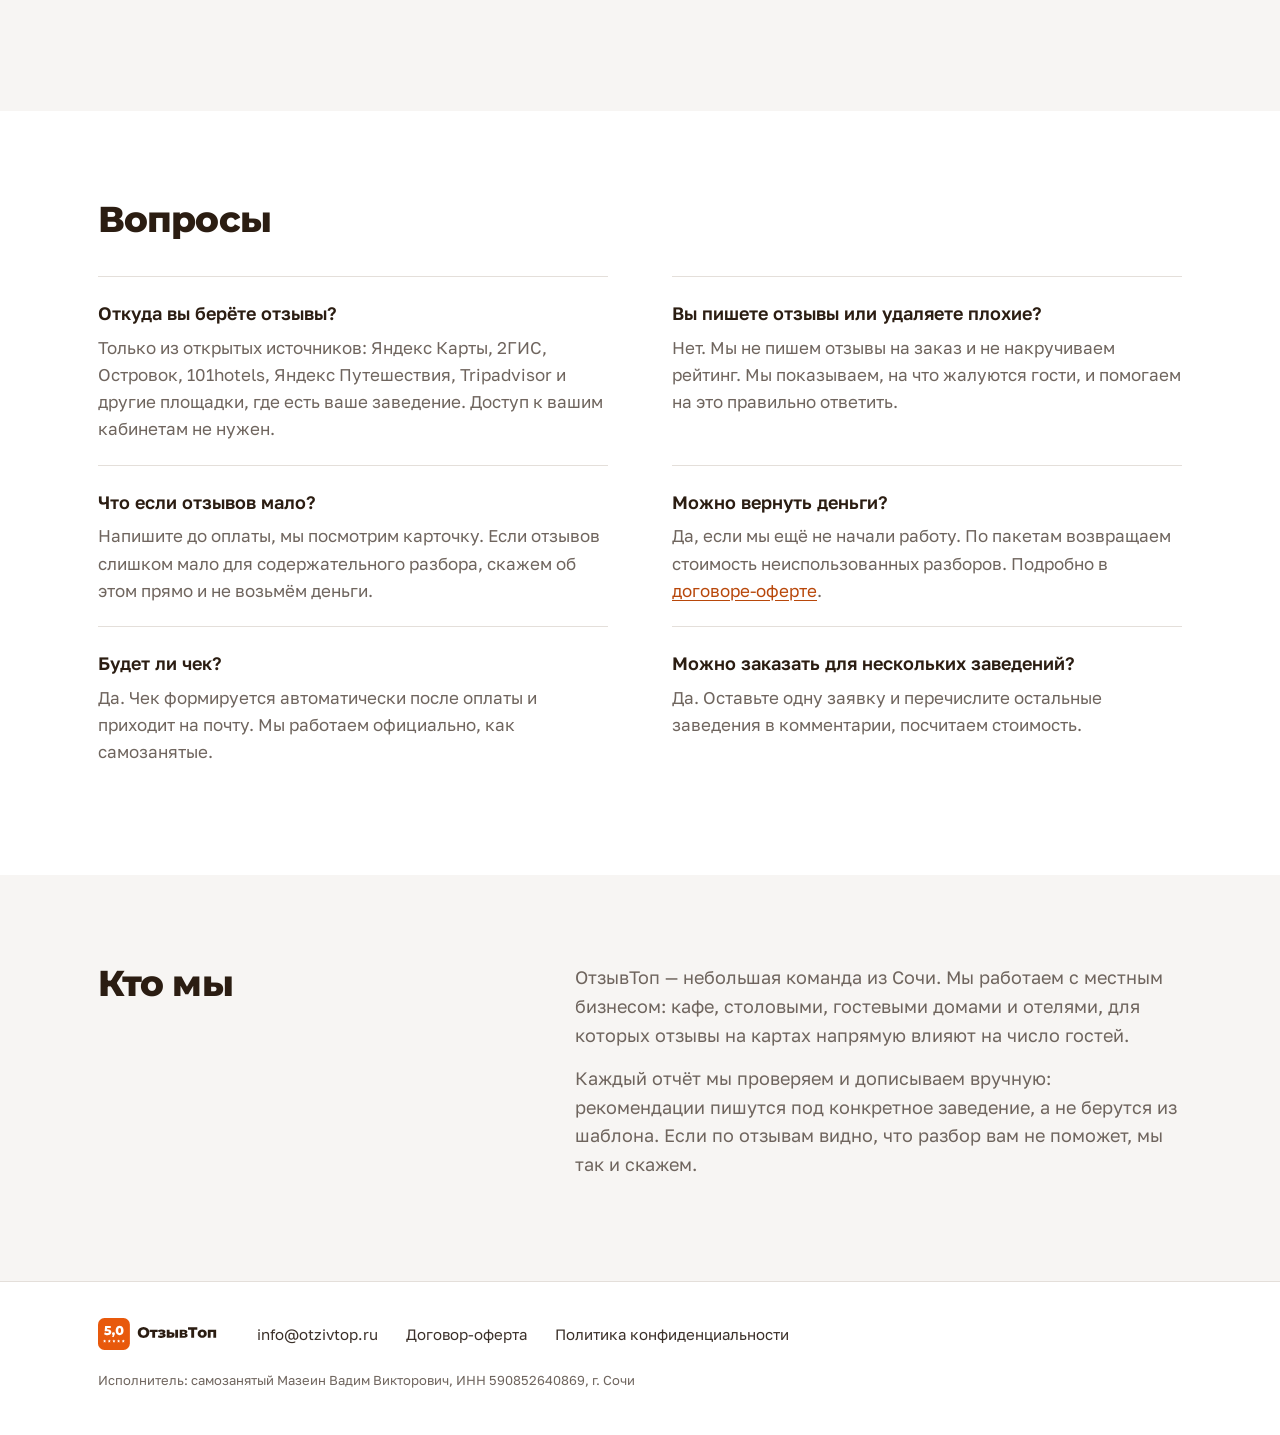
==== commit e0cd3a67: "Яндекс Метрика с целями, уведомление о cookie, политика обновлена Co-Authored-By: Claude Opus 5.5 <n" ====
--- a/index.html
+++ b/index.html
@@ -304,5 +304,7 @@
   });
 });
 </script>
+<script src="/metrika.js" defer></script>
+<noscript><div><img src="https://mc.yandex.ru/watch/114697430" style="position:absolute;left:-9999px" alt=""></div></noscript>
 </body>
 </html>
--- a/style.css
+++ b/style.css
@@ -220,3 +220,8 @@
   .prices tbody th[scope=row],.prices tr.is-main th[scope=row]{padding:0}
   .prices .badge{display:block;width:max-content;margin:6px 0 2px;padding:5px 9px;border-radius:20px}
 }
+/* Уведомление о cookie */
+.cookie{position:fixed;left:16px;right:16px;bottom:16px;z-index:50;max-width:720px;margin:0 auto;display:flex;align-items:center;gap:16px;background:#fff;border:1px solid var(--line);border-radius:10px;padding:12px 16px;box-shadow:0 6px 24px rgba(43,29,18,.12);font-size:14px;line-height:1.45}
+.cookie p{margin:0;flex:1;color:var(--ink)}
+.cookie a{color:var(--orange-ink)}
+@media (max-width:600px){.cookie{flex-direction:column;align-items:stretch;gap:10px}}
